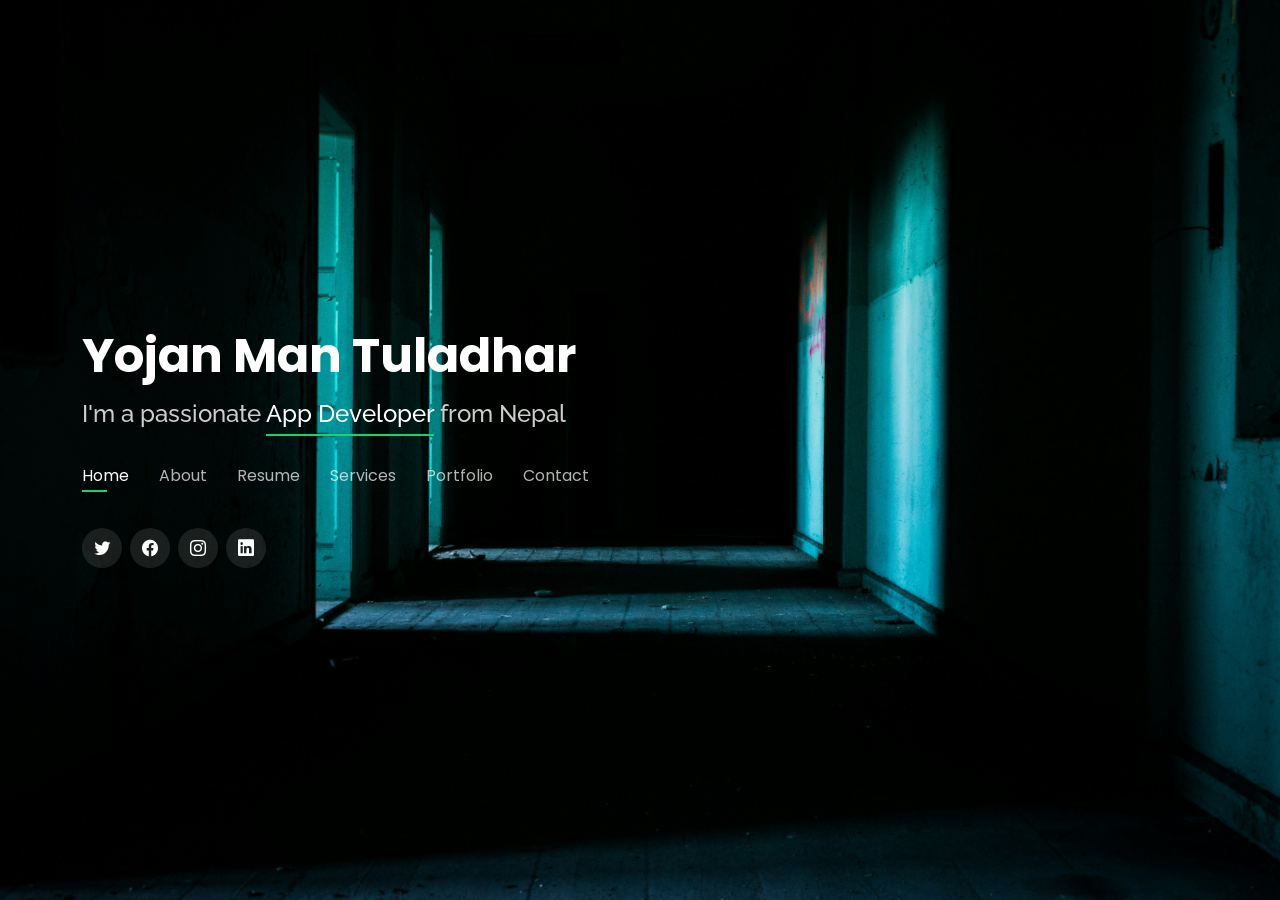
==== index.html @ 7c61739f "HTML, CSS and Java Script" ====
<!DOCTYPE html>
<html lang="en">

<head>
  <meta charset="utf-8">
  <meta content="width=device-width, initial-scale=1.0" name="viewport">

  <title>Yoja Man Tuladhar</title>
  <meta content="" name="description">
  <meta content="" name="keywords">

  <!-- Favicons -->
  <link href="assets/img/favicon.png" rel="icon">
  <link href="assets/img/apple-touch-icon.png" rel="apple-touch-icon">

  <!-- Google Fonts -->
  <link href="https://fonts.googleapis.com/css?family=Open+Sans:300,300i,400,400i,600,600i,700,700i|Raleway:300,300i,400,400i,500,500i,600,600i,700,700i|Poppins:300,300i,400,400i,500,500i,600,600i,700,700i" rel="stylesheet">

  <!-- Vendor CSS Files -->
  <link href="assets/vendor/bootstrap/css/bootstrap.min.css" rel="stylesheet">
  <link href="assets/vendor/bootstrap-icons/bootstrap-icons.css" rel="stylesheet">
  <link href="assets/vendor/boxicons/css/boxicons.min.css" rel="stylesheet">
  <link href="assets/vendor/glightbox/css/glightbox.min.css" rel="stylesheet">
  <link href="assets/vendor/remixicon/remixicon.css" rel="stylesheet">
  <link href="assets/vendor/swiper/swiper-bundle.min.css" rel="stylesheet">

  <!-- Template Main CSS File -->
  <link href="assets/css/style.css" rel="stylesheet">

</head>

<body>

  <!-- ======= Header ======= -->
  <header id="header">
    <div class="container">

      <h1><a href="index.html">Yojan Man Tuladhar</a></h1>
       <h2>I'm a passionate <span>App Developer</span> from Nepal</h2>

      <nav id="navbar" class="navbar">
        <ul>
          <li><a class="nav-link active" href="#header">Home</a></li>
          <li><a class="nav-link" href="#about">About</a></li>
          <li><a class="nav-link" href="#resume">Resume</a></li>
          <li><a class="nav-link" href="#services">Services</a></li>
          <li><a class="nav-link" href="#portfolio">Portfolio</a></li>
          <li><a class="nav-link" href="#contact">Contact</a></li>
        </ul>
        <i class="bi bi-list mobile-nav-toggle"></i>
      </nav><!-- .navbar -->

      <div class="social-links">
        <a href="#" class="twitter"><i class="bi bi-twitter"></i></a>
        <a href="#" class="facebook"><i class="bi bi-facebook"></i></a>
        <a href="#" class="instagram"><i class="bi bi-instagram"></i></a>
        <a href="#" class="linkedin"><i class="bi bi-linkedin"></i></a>
      </div>

    </div>
  </header><!-- End Header -->

  <!-- ======= About Section ======= -->
  <section id="about" class="about">

    <!-- ======= About Me ======= -->
    <div class="about-me container">

      <div class="section-title">
        <h2>About</h2>
        <p>Learn more about me</p>
      </div>

      <div class="row">
        <div class="col-lg-4" data-aos="fade-right">
          <img src="assets/img/me.jpg" class="img-fluid" alt="">
        </div>
        <div class="col-lg-8 pt-4 pt-lg-0 content" data-aos="fade-left">
          <h3>Mobile App Developer</h3>
          <p class="fst-italic">
             A passionate Android Developer with over 3 years of experience in building high-performance mobile applications using Kotlin. Currently, I work at eSewa Ltd., where I specialize in creating scalable, user-friendly, and secure mobile solutions.
          </p>
          <div class="row">
            <div class="col-lg-6">
              <ul>
                <li><i class="bi bi-chevron-right"></i> <strong>Birthday:</strong> <span>17 March 2001</span></li>
                <li><i class="bi bi-chevron-right"></i> <strong>Website:</strong> <span>www.ymt.com.np</span></li>
                <li><i class="bi bi-chevron-right"></i> <strong>Phone:</strong> <span>+977 9861490230</span></li>
                <li><i class="bi bi-chevron-right"></i> <strong>City:</strong> <span>Kathmandu, Nepal</span></li>
              </ul>
            </div>
            <div class="col-lg-6">
              <ul>
                <li><i class="bi bi-chevron-right"></i> <strong>Age:</strong> <span>24</span></li>
                <li><i class="bi bi-chevron-right"></i> <strong>Degree:</strong> <span>Bachelors</span></li>
                <li><i class="bi bi-chevron-right"></i> <strong>Email:</strong> <span>yojantuladhar@gmail.com</span></li>
                <li><i class="bi bi-chevron-right"></i> <strong>Freelance:</strong> <span>Available</span></li>
              </ul>
            </div>
          </div>
          <p>
            My expertise spans across:</br>
              ✅ Kotlin & Java – Writing clean, maintainable, and efficient code</br>
              ✅ Jetpack Compose & XML – Creating modern, dynamic UI/UX</br>
              ✅ MVVM, MVI & Clean Architecture – Ensuring modular, testable, and scalable code</br>
              ✅ Dependency Injection (Hilt/Dagger) – For optimized app architecture</br>
              ✅ Coroutines & Flow – Efficient asynchronous programming</br>
              ✅ LiveData & StateFlow – Reactive UI and state management</br>
              ✅ ExoPlayer & Media Handling – Advanced video/audio streaming solutions</br>
              ✅ Room Database & DataStore – Efficient local data management</br>
              ✅ Retrofit & WebSocket – API integration and real-time data updates</br>
              ✅ Firebase & Push Notifications – Seamless user engagement solutions</br>
              ✅ Unit & UI Testing (JUnit, Espresso, Mockito) – Ensuring high-quality, bug-free apps</br>
              ✅ CI/CD (Jenkins, GitHub Actions) – Automating deployment and delivery</br>
              ✅ Play Store Deployment & Optimization – ASO and best publishing practices</br>
          </p>
        </div>
      </div>

    </div><!-- End About Me -->

    <!-- ======= Counts ======= -->
    <div class="counts container">

      <div class="row">

        <div class="col-lg-3 col-md-6">
          <div class="count-box">
            <i class="bi bi-emoji-smile"></i>
            <span data-purecounter-start="0" data-purecounter-end="232" data-purecounter-duration="2" class="purecounter"></span>
            <p>Happy Clients</p>
          </div>
        </div>

        <div class="col-lg-3 col-md-6 mt-5 mt-md-0">
          <div class="count-box">
            <i class="bi bi-journal-richtext"></i>
            <span data-purecounter-start="0" data-purecounter-end="521" data-purecounter-duration="2" class="purecounter"></span>
            <p>Projects</p>
          </div>
        </div>

        <div class="col-lg-3 col-md-6 mt-5 mt-lg-0">
          <div class="count-box">
            <i class="bi bi-headset"></i>
            <span data-purecounter-start="0" data-purecounter-end="1463" data-purecounter-duration="2" class="purecounter"></span>
            <p>Hours Of Support</p>
          </div>
        </div>

        <div class="col-lg-3 col-md-6 mt-5 mt-lg-0">
          <div class="count-box">
            <i class="bi bi-award"></i>
            <span data-purecounter-start="0" data-purecounter-end="24" data-purecounter-duration="2" class="purecounter"></span>
            <p>Awards</p>
          </div>
        </div>

      </div>

    </div><!-- End Counts -->

    <!-- ======= Skills  ======= -->
    <div class="skills container">

      <div class="section-title">
        <h2>Skills</h2>
      </div>

      <div class="row skills-content">

        <div class="col-lg-6">

          <div class="progress">
            <span class="skill">Kotlin <i class="val">100%</i></span>
            <div class="progress-bar-wrap">
              <div class="progress-bar" role="progressbar" aria-valuenow="100" aria-valuemin="0" aria-valuemax="100"></div>
            </div>
          </div>

          <div class="progress">
            <span class="skill">HTML <i class="val">90%</i></span>
            <div class="progress-bar-wrap">
              <div class="progress-bar" role="progressbar" aria-valuenow="90" aria-valuemin="0" aria-valuemax="100"></div>
            </div>
          </div>

          <div class="progress">
            <span class="skill">CSS <i class="val">75%</i></span>
            <div class="progress-bar-wrap">
              <div class="progress-bar" role="progressbar" aria-valuenow="75" aria-valuemin="0" aria-valuemax="100"></div>
            </div>
          </div>

        </div>

        <div class="col-lg-6">

          <div class="progress">
            <span class="skill">Java <i class="val">80%</i></span>
            <div class="progress-bar-wrap">
              <div class="progress-bar" role="progressbar" aria-valuenow="80" aria-valuemin="0" aria-valuemax="100"></div>
            </div>
          </div>

          <div class="progress">
            <span class="skill">Jetpack Compose <i class="val">90%</i></span>
            <div class="progress-bar-wrap">
              <div class="progress-bar" role="progressbar" aria-valuenow="90" aria-valuemin="0" aria-valuemax="100"></div>
            </div>
          </div>

          <div class="progress">
            <span class="skill">Photoshop <i class="val">70%</i></span>
            <div class="progress-bar-wrap">
              <div class="progress-bar" role="progressbar" aria-valuenow="70" aria-valuemin="0" aria-valuemax="100"></div>
            </div>
          </div>

        </div>

      </div>

    </div><!-- End Skills -->

    <!-- ======= Interests ======= -->
    <div class="interests container">

      <div class="section-title">
        <h2>Interests</h2>
      </div>

      <div class="row">
        <div class="col-lg-3 col-md-4">
          <div class="icon-box">
            <i class="ri-store-line" style="color: #ffbb2c;"></i>
            <h3>Business Entreprenur - Chasma, Origin Nepal</h3>
          </div>
        </div>
        <div class="col-lg-3 col-md-4 mt-4 mt-md-0">
          <div class="icon-box">
            <i class="ri-bar-chart-box-line" style="color: #5578ff;"></i>
            <h3>Data Analytics</h3>
          </div>
        </div>
        <div class="col-lg-3 col-md-4 mt-4 mt-md-0">
          <div class="icon-box">
            <i class="ri-calendar-todo-line" style="color: #e80368;"></i>
            <h3>Google Mobile Calendar</h3>
          </div>
        </div>
        <div class="col-lg-3 col-md-4 mt-4 mt-lg-0">
          <div class="icon-box">
            <i class="ri-paint-brush-line" style="color: #e361ff;"></i>
            <h3>Creative Contents</h3>
          </div>
        </div>
        <div class="col-lg-3 col-md-4 mt-4">
          <div class="icon-box">
            <i class="ri-database-2-line" style="color: #47aeff;"></i>
            <h3>Oracle, My SQL</h3>
          </div>
        </div>
        <div class="col-lg-3 col-md-4 mt-4">
          <div class="icon-box">
            <i class="ri-gradienter-line" style="color: #ffa76e;"></i>
            <h3>Music</h3>
          </div>
        </div>
        <div class="col-lg-3 col-md-4 mt-4">
          <div class="icon-box">
            <i class="ri-file-list-3-line" style="color: #11dbcf;"></i>
            <h3>Books</h3>
          </div>
        </div>
        <div class="col-lg-3 col-md-4 mt-4">
          <div class="icon-box">
            <i class="ri-price-tag-2-line" style="color: #4233ff;"></i>
            <h3>Pira Neve</h3>
          </div>
        </div>
        <div class="col-lg-3 col-md-4 mt-4">
          <div class="icon-box">
            <i class="ri-anchor-line" style="color: #b2904f;"></i>
            <h3>Docker</h3>
          </div>
        </div>
        <div class="col-lg-3 col-md-4 mt-4">
          <div class="icon-box">
            <i class="ri-disc-line" style="color: #b20969;"></i>
            <h3>Music &amp; Drums</h3>
          </div>
        </div>
        <div class="col-lg-3 col-md-4 mt-4">
          <div class="icon-box">
            <i class="ri-base-station-line" style="color: #ff5828;"></i>
            <h3>Connecting</h3>
          </div>
        </div>
        <div class="col-lg-3 col-md-4 mt-4">
          <div class="icon-box">
            <i class="ri-fingerprint-line" style="color: #29cc61;"></i>
            <h3>Cyber Security</h3>
          </div>
        </div>
      </div>

    </div><!-- End Interests -->

    <!-- ======= Testimonials ======= -->
    <div class="testimonials container">

      <div class="section-title">
        <h2>Testimonials</h2>
      </div>

      <div class="testimonials-slider swiper-container" data-aos="fade-up" data-aos-delay="100">
        <div class="swiper-wrapper">

          <div class="swiper-slide">
            <div class="testimonial-item">
              <p>
                <i class="bx bxs-quote-alt-left quote-icon-left"></i>
                I have had the pleasure of working closely with Yojan Man Tuladhar since his internship days, and I’ve witnessed his impressive growth into a capable and reliable Android Developer. He brings a rare blend of curiosity, technical proficiency, and dedication to every task he takes on. Yojan consistently delivers clean, maintainable code and shows strong ownership of his work — whether it’s building new features in Kotlin, handling API integrations, or optimizing RecyclerViews. His proactive attitude, willingness to learn, and team-first mindset make him a valuable asset to any software engineering team.
                <i class="bx bxs-quote-alt-right quote-icon-right"></i>
              </p>
              <img src="assets/img/testimonials/testimonials-1.jpg" class="testimonial-img" alt="">
              <h3>Nitesh Kazi Tamrakar</h3>
              <h4>Senior Android Enigeer</h4>
            </div>
          </div><!-- End testimonial item -->

          <div class="swiper-slide">
            <div class="testimonial-item">
              <p>
                <i class="bx bxs-quote-alt-left quote-icon-left"></i>
                Export tempor illum tamen malis malis eram quae irure esse labore quem cillum quid cillum eram malis quorum velit fore eram velit sunt aliqua noster fugiat irure amet legam anim culpa.
                <i class="bx bxs-quote-alt-right quote-icon-right"></i>
              </p>
              <img src="assets/img/testimonials/testimonials-2.jpg" class="testimonial-img" alt="">
              <h3>Sara Wilsson</h3>
              <h4>Designer</h4>
            </div>
          </div><!-- End testimonial item -->

          <div class="swiper-slide">
            <div class="testimonial-item">
              <p>
                <i class="bx bxs-quote-alt-left quote-icon-left"></i>
                Enim nisi quem export duis labore cillum quae magna enim sint quorum nulla quem veniam duis minim tempor labore quem eram duis noster aute amet eram fore quis sint minim.
                <i class="bx bxs-quote-alt-right quote-icon-right"></i>
              </p>
              <img src="assets/img/testimonials/testimonials-3.jpg" class="testimonial-img" alt="">
              <h3>Jena Karlis</h3>
              <h4>Store Owner</h4>
            </div>
          </div><!-- End testimonial item -->

          <div class="swiper-slide">
            <div class="testimonial-item">
              <p>
                <i class="bx bxs-quote-alt-left quote-icon-left"></i>
                Fugiat enim eram quae cillum dolore dolor amet nulla culpa multos export minim fugiat minim velit minim dolor enim duis veniam ipsum anim magna sunt elit fore quem dolore labore illum veniam.
                <i class="bx bxs-quote-alt-right quote-icon-right"></i>
              </p>
              <img src="assets/img/testimonials/testimonials-4.jpg" class="testimonial-img" alt="">
              <h3>Matt Brandon</h3>
              <h4>Freelancer</h4>
            </div>
          </div><!-- End testimonial item -->

          <div class="swiper-slide">
            <div class="testimonial-item">
              <p>
                <i class="bx bxs-quote-alt-left quote-icon-left"></i>
                Quis quorum aliqua sint quem legam fore sunt eram irure aliqua veniam tempor noster veniam enim culpa labore duis sunt culpa nulla illum cillum fugiat legam esse veniam culpa fore nisi cillum quid.
                <i class="bx bxs-quote-alt-right quote-icon-right"></i>
              </p>
              <img src="assets/img/testimonials/testimonials-5.jpg" class="testimonial-img" alt="">
              <h3>John Larson</h3>
              <h4>Entrepreneur</h4>
            </div>
          </div><!-- End testimonial item -->

        </div>
        <div class="swiper-pagination"></div>
      </div>

      <div class="owl-carousel testimonials-carousel">

      </div>

    </div><!-- End Testimonials  -->

  </section><!-- End About Section -->

  <!-- ======= Resume Section ======= -->
  <section id="resume" class="resume">
    <div class="container">

      <div class="section-title">
        <h2>Resume</h2>
        <p>Check My Resume</p>
      </div>

      <div class="row">
        <div class="col-lg-6">
          <h3 class="resume-title">Sumary</h3>
          <div class="resume-item pb-0">
            <h4>Yojan Man Tuladhar</h4>
            <p><em>Innovative and deadline-driven Android Developer with 4+ years of experience designing and developing user-centered android applications.</em></p>
            <p>
            <ul>
              <li>Kathmandu,Nepal</li>
              <li>+977-9861490230</li>
              <li>yojantuladhar@gmail.com</li>
            </ul>
            </p>
          </div>

          <h3 class="resume-title">Education</h3>
          <div class="resume-item">
            <h4>BSC.(Hons) Computing</h4>
            <h5>2019 - 2022</h5>
            <p><em>London Metropolitan University, UK</em></p>
            <p>BSc (Hons) Computing, a 3 year IT course in Nepal is a unique blend of practical and theoretical learning that lays primary focus on the techniques, theory and application along with interpersonal, team working and IT skills.</p>
          </div>
          <div class="resume-item">
            <h4>Higher Secondary Education (+2 Science)</h4>
            <h5>2017 - 2019</h5>
            <p><em>Uniglobe SS/College, Kathmandu, Nepal</em></p>
            <p>
              Completed higher secondary education with a major in Science, focusing on Physics, Chemistry, Mathematics, and Computer Science. Developed a strong analytical and problem-solving foundation that paved the way for a career in computing and software development.
           </p>
          </div>
          <div class="resume-item">
            <h4>School Leaving Certificate (SEE)</h4>
              <h5>Up to 2017</h5>
              <p><em>Meridian International School, Kathmandu, Nepal</em></p>
              <p>Completed secondary education with a focus on core subjects including Mathematics, Science, English, and Computer Studies. Developed a strong academic foundation and interest in technology during these formative years.</p>
          </div>
        </div>
        <div class="col-lg-6">
          <h3 class="resume-title">Professional Experience</h3>
          <div class="resume-item">
            <h4>Android Engineer</h4>
            <h5>Nov 2021 - Present</h5>
            <p><em>eSewa Ltd, Kathmandu, Nepal </em></p>
            <p>
            <ul>
              <li>Developed and maintained scalable Android applications using Kotlin, adhering to MVVM and Clean Architecture patterns.</li>
              <li>Integrated third-party SDKs including Firebase, Retrofit, ExoPlayer, and Google Maps to enhance user experience and feature sets.</li>
              <li>Implemented advanced UI using Jetpack Compose and XML, optimizing for performance and accessibility across diverse devices.</li>
              <li>Collaborated in Agile teams using JIRA for sprint planning, code reviews via GitLab, and continuous integration through Jenkins pipelines.</li>
              <li>Led refactoring efforts to modularize legacy monolithic codebases into multi-module structures, improving build times by 30%.</li>
              <li>Wrote unit and instrumentation tests using JUnit, Mockito, and Espresso, achieving over 85% test coverage on critical modules.</li>
              <li>Contributed to API design discussions with backend teams, ensuring RESTful standards and efficient data handling with Kotlin Coroutines and Flow.</li>
              <li>Mentored junior developers and conducted regular knowledge-sharing sessions on Jetpack components and best practices.</li>
            </ul>
            </p>
          </div>
          <div class="resume-item">
            <h4>Android Engineer (FREELANCE)</h4>
            <h5>2025</h5>
            <p><em>Hamrobazar, Kathmandu, Nepal</em></p>
            <p>
              <ul>
                <li>Collaborated as a freelance developer on the Hamrobazar Android app to enhance its location-based features.</li>
                <li>Successfully integrated <strong>GalliMaps</strong> SDK to provide precise Nepali address selection and mapping for users during item listings.</li>
                <li>Improved user experience by optimizing map rendering and reducing load times, especially on budget Android devices.</li>
                <li>Communicated effectively with the in-house team to ensure smooth handoff and maintain alignment with app architecture.</li>
              </ul>
            </p>
          </div>
        </div>
      </div>

    </div>
  </section><!-- End Resume Section -->

  <!-- ======= Services Section ======= -->
  <section id="services" class="services">
    <div class="container">

      <div class="section-title">
        <h2>Services</h2>
        <p>My Services</p>
      </div>

      <div class="row">
        <div class="col-lg-4 col-md-6 d-flex align-items-stretch">
          <div class="icon-box">
            <div class="icon"><i class="bx bxl-dribbble"></i></div>
            <h4><a href="">Lorem Ipsum</a></h4>
            <p>Voluptatum deleniti atque corrupti quos dolores et quas molestias excepturi</p>
          </div>
        </div>

        <div class="col-lg-4 col-md-6 d-flex align-items-stretch mt-4 mt-md-0">
          <div class="icon-box">
            <div class="icon"><i class="bx bx-file"></i></div>
            <h4><a href="">Sed ut perspiciatis</a></h4>
            <p>Duis aute irure dolor in reprehenderit in voluptate velit esse cillum dolore</p>
          </div>
        </div>

        <div class="col-lg-4 col-md-6 d-flex align-items-stretch mt-4 mt-lg-0">
          <div class="icon-box">
            <div class="icon"><i class="bx bx-tachometer"></i></div>
            <h4><a href="">Magni Dolores</a></h4>
            <p>Excepteur sint occaecat cupidatat non proident, sunt in culpa qui officia</p>
          </div>
        </div>

        <div class="col-lg-4 col-md-6 d-flex align-items-stretch mt-4">
          <div class="icon-box">
            <div class="icon"><i class="bx bx-world"></i></div>
            <h4><a href="">Nemo Enim</a></h4>
            <p>At vero eos et accusamus et iusto odio dignissimos ducimus qui blanditiis</p>
          </div>
        </div>

        <div class="col-lg-4 col-md-6 d-flex align-items-stretch mt-4">
          <div class="icon-box">
            <div class="icon"><i class="bx bx-slideshow"></i></div>
            <h4><a href="">Dele cardo</a></h4>
            <p>Quis consequatur saepe eligendi voluptatem consequatur dolor consequuntur</p>
          </div>
        </div>

        <div class="col-lg-4 col-md-6 d-flex align-items-stretch mt-4">
          <div class="icon-box">
            <div class="icon"><i class="bx bx-arch"></i></div>
            <h4><a href="">Divera don</a></h4>
            <p>Modi nostrum vel laborum. Porro fugit error sit minus sapiente sit aspernatur</p>
          </div>
        </div>

      </div>

    </div>
  </section><!-- End Services Section -->

  <!-- ======= Portfolio Section ======= -->
  <section id="portfolio" class="portfolio">
    <div class="container">

      <div class="section-title">
        <h2>Portfolio</h2>
        <p>My Works</p>
      </div>

      <div class="row">
        <div class="col-lg-12 d-flex justify-content-center">
          <ul id="portfolio-flters">
            <li data-filter="*" class="filter-active">All</li>
            <li data-filter=".filter-app">App</li>
            <li data-filter=".filter-card">Card</li>
            <li data-filter=".filter-web">Web</li>
          </ul>
        </div>
      </div>

      <div class="row portfolio-container">

        <div class="col-lg-4 col-md-6 portfolio-item filter-app">
          <div class="portfolio-wrap">
            <img src="assets/img/portfolio/portfolio-1.jpg" class="img-fluid" alt="">
            <div class="portfolio-info">
              <h4>App 1</h4>
              <p>App</p>
              <div class="portfolio-links">
                <a href="assets/img/portfolio/portfolio-1.jpg" data-gallery="portfolioGallery" class="portfolio-lightbox" title="App 1"><i class="bx bx-plus"></i></a>
                <a href="portfolio-details.html" data-gallery="portfolioDetailsGallery" data-glightbox="type: external" class="portfolio-details-lightbox" title="Portfolio Details"><i class="bx bx-link"></i></a>
              </div>
            </div>
          </div>
        </div>

        <div class="col-lg-4 col-md-6 portfolio-item filter-web">
          <div class="portfolio-wrap">
            <img src="assets/img/portfolio/portfolio-2.jpg" class="img-fluid" alt="">
            <div class="portfolio-info">
              <h4>Web 3</h4>
              <p>Web</p>
              <div class="portfolio-links">
                <a href="assets/img/portfolio/portfolio-2.jpg" data-gallery="portfolioGallery" class="portfolio-lightbox" title="Web 3"><i class="bx bx-plus"></i></a>
                <a href="portfolio-details.html" data-gallery="portfolioDetailsGallery" data-glightbox="type: external" class="portfolio-details-lightbox" title="Portfolio Details"><i class="bx bx-link"></i></a>
              </div>
            </div>
          </div>
        </div>

        <div class="col-lg-4 col-md-6 portfolio-item filter-app">
          <div class="portfolio-wrap">
            <img src="assets/img/portfolio/portfolio-3.jpg" class="img-fluid" alt="">
            <div class="portfolio-info">
              <h4>App 2</h4>
              <p>App</p>
              <div class="portfolio-links">
                <a href="assets/img/portfolio/portfolio-3.jpg" data-gallery="portfolioGallery" class="portfolio-lightbox" title="App 2"><i class="bx bx-plus"></i></a>
                <a href="portfolio-details.html" data-gallery="portfolioDetailsGallery" data-glightbox="type: external" class="portfolio-details-lightbox" title="Portfolio Details"><i class="bx bx-link"></i></a>
              </div>
            </div>
          </div>
        </div>

        <div class="col-lg-4 col-md-6 portfolio-item filter-card">
          <div class="portfolio-wrap">
            <img src="assets/img/portfolio/portfolio-4.jpg" class="img-fluid" alt="">
            <div class="portfolio-info">
              <h4>Card 2</h4>
              <p>Card</p>
              <div class="portfolio-links">
                <a href="assets/img/portfolio/portfolio-4.jpg" data-gallery="portfolioGallery" class="portfolio-lightbox" title="Card 2"><i class="bx bx-plus"></i></a>
                <a href="portfolio-details.html" data-gallery="portfolioDetailsGallery" data-glightbox="type: external" class="portfolio-details-lightbox" title="Portfolio Details"><i class="bx bx-link"></i></a>
              </div>
            </div>
          </div>
        </div>

        <div class="col-lg-4 col-md-6 portfolio-item filter-web">
          <div class="portfolio-wrap">
            <img src="assets/img/portfolio/portfolio-5.jpg" class="img-fluid" alt="">
            <div class="portfolio-info">
              <h4>Web 2</h4>
              <p>Web</p>
              <div class="portfolio-links">
                <a href="assets/img/portfolio/portfolio-5.jpg" data-gallery="portfolioGallery" class="portfolio-lightbox" title="Web 2"><i class="bx bx-plus"></i></a>
                <a href="portfolio-details.html" data-gallery="portfolioDetailsGallery" data-glightbox="type: external" class="portfolio-details-lightbox" title="Portfolio Details"><i class="bx bx-link"></i></a>
              </div>
            </div>
          </div>
        </div>

        <div class="col-lg-4 col-md-6 portfolio-item filter-app">
          <div class="portfolio-wrap">
            <img src="assets/img/portfolio/portfolio-6.jpg" class="img-fluid" alt="">
            <div class="portfolio-info">
              <h4>App 3</h4>
              <p>App</p>
              <div class="portfolio-links">
                <a href="assets/img/portfolio/portfolio-6.jpg" data-gallery="portfolioGallery" class="portfolio-lightbox" title="App 3"><i class="bx bx-plus"></i></a>
                <a href="portfolio-details.html" data-gallery="portfolioDetailsGallery" data-glightbox="type: external" class="portfolio-details-lightbox" title="Portfolio Details"><i class="bx bx-link"></i></a>
              </div>
            </div>
          </div>
        </div>

        <div class="col-lg-4 col-md-6 portfolio-item filter-card">
          <div class="portfolio-wrap">
            <img src="assets/img/portfolio/portfolio-7.jpg" class="img-fluid" alt="">
            <div class="portfolio-info">
              <h4>Card 1</h4>
              <p>Card</p>
              <div class="portfolio-links">
                <a href="assets/img/portfolio/portfolio-7.jpg" data-gallery="portfolioGallery" class="portfolio-lightbox" title="Card 1"><i class="bx bx-plus"></i></a>
                <a href="portfolio-details.html" data-gallery="portfolioDetailsGallery" data-glightbox="type: external" class="portfolio-details-lightbox" title="Portfolio Details"><i class="bx bx-link"></i></a>
              </div>
            </div>
          </div>
        </div>

        <div class="col-lg-4 col-md-6 portfolio-item filter-card">
          <div class="portfolio-wrap">
            <img src="assets/img/portfolio/portfolio-8.jpg" class="img-fluid" alt="">
            <div class="portfolio-info">
              <h4>Card 3</h4>
              <p>Card</p>
              <div class="portfolio-links">
                <a href="assets/img/portfolio/portfolio-8.jpg" data-gallery="portfolioGallery" class="portfolio-lightbox" title="Card 3"><i class="bx bx-plus"></i></a>
                <a href="portfolio-details.html" data-gallery="portfolioDetailsGallery" data-glightbox="type: external" class="portfolio-details-lightbox" title="Portfolio Details"><i class="bx bx-link"></i></a>
              </div>
            </div>
          </div>
        </div>

        <div class="col-lg-4 col-md-6 portfolio-item filter-web">
          <div class="portfolio-wrap">
            <img src="assets/img/portfolio/portfolio-9.jpg" class="img-fluid" alt="">
            <div class="portfolio-info">
              <h4>Web 3</h4>
              <p>Web</p>
              <div class="portfolio-links">
                <a href="assets/img/portfolio/portfolio-9.jpg" data-gallery="portfolioGallery" class="portfolio-lightbox" title="Web 3"><i class="bx bx-plus"></i></a>
                <a href="portfolio-details.html" data-gallery="portfolioDetailsGallery" data-glightbox="type: external" class="portfolio-details-lightbox" title="Portfolio Details"><i class="bx bx-link"></i></a>
              </div>
            </div>
          </div>
        </div>

      </div>

    </div>
  </section><!-- End Portfolio Section -->

  <!-- ======= Contact Section ======= -->
  <section id="contact" class="contact">
    <div class="container">

      <div class="section-title">
        <h2>Contact</h2>
        <p>Contact Me</p>
      </div>

      <div class="row mt-2">

        <div class="col-md-6 d-flex align-items-stretch">
          <div class="info-box">
            <i class="bx bx-map"></i>
            <h3>My Address</h3>
            <p>Kathmandu, Nepal</p>
          </div>
        </div>

        <div class="col-md-6 mt-4 mt-md-0 d-flex align-items-stretch">
          <div class="info-box">
            <i class="bx bx-share-alt"></i>
            <h3>Social Profiles</h3>
            <div class="social-links">
              <a href="#" class="twitter"><i class="bi bi-twitter"></i></a>
              <a href="https://www.facebook.com/ytuladhar/" class="facebook"><i class="bi bi-facebook"></i></a>
              <a href="#" class="instagram"><i class="bi bi-instagram"></i></a>
              <a href="#" class="google-plus"><i class="bi bi-skype"></i></a>
              <a href="#" class="linkedin"><i class="bi bi-linkedin"></i></a>
            </div>
          </div>
        </div>

        <div class="col-md-6 mt-4 d-flex align-items-stretch">
          <div class="info-box">
            <i class="bx bx-envelope"></i>
            <h3>Email Me</h3>
            <p>yojantuladhar@gmail.com</p>
          </div>
        </div>
        <div class="col-md-6 mt-4 d-flex align-items-stretch">
          <div class="info-box">
            <i class="bx bx-phone-call"></i>
            <h3>Call Me</h3>
            <p>+977 9861490230</p>
          </div>
        </div>
      </div>
      <div style="position: relative; padding-bottom: 56.25%; height: 0; overflow: hidden;">
        <iframe src="https://www.google.com/maps/embed?pb=!1m18!1m12!1m3!1d56516.2777684411!2d85.28493293612318!3d27.70903024192621!2m3!1f0!2f0!3f0!3m2!1i1024!2i768!4f13.1!3m3!1m2!1s0x39eb198a307baabf%3A0xb5137c1bf18db1ea!2sKathmandu%2044600!5e0!3m2!1sen!2snp!4v1748335323327!5m2!1sen!2snp" 
              style="position: absolute; top: 0; left: 0; width: 100%; height: 100%; border: 0;" allowfullscreen="" loading="lazy" referrerpolicy="no-referrer-when-downgrade">
        </iframe>
      </div>
      <form action="forms/contact.php" method="post" role="form" class="php-email-form mt-4">
        <div class="row">
          <div class="col-md-6 form-group">
            <input type="text" name="name" class="form-control" id="name" placeholder="Your Name" required>
          </div>
          <div class="col-md-6 form-group mt-3 mt-md-0">
            <input type="email" class="form-control" name="email" id="email" placeholder="Your Email" required>
          </div>
        </div>
        <div class="form-group mt-3">
          <input type="text" class="form-control" name="subject" id="subject" placeholder="Subject" required>
        </div>
        <div class="form-group mt-3">
          <textarea class="form-control" name="message" rows="5" placeholder="Message" required></textarea>
        </div>
        <div class="my-3">
          <div class="loading">Loading</div>
          <div class="error-message"></div>
          <div class="sent-message">Your message has been sent. Thank you!</div>
        </div>
        <div class="text-center"><button type="submit">Send Message</button></div>
      </form>

    </div>
  </section><!-- End Contact Section -->

  <!-- Vendor JS Files -->
  <script src="assets/vendor/bootstrap/js/bootstrap.bundle.min.js"></script>
  <script src="assets/vendor/glightbox/js/glightbox.min.js"></script>
  <script src="assets/vendor/isotope-layout/isotope.pkgd.min.js"></script>
  <script src="assets/vendor/php-email-form/validate.js"></script>
  <script src="assets/vendor/purecounter/purecounter.js"></script>
  <script src="assets/vendor/swiper/swiper-bundle.min.js"></script>
  <script src="assets/vendor/waypoints/noframework.waypoints.js"></script>

  <!-- Template Main JS File -->
  <script src="assets/js/main.js"></script>

</body>

</html>
---- assets/css/style.css ----
/**
* Template Name: Personal - v4.3.0
* Template URL: https://bootstrapmade.com/personal-free-resume-bootstrap-template/
* Author: BootstrapMade.com
* License: https://bootstrapmade.com/license/
*/

/*--------------------------------------------------------------
# General
--------------------------------------------------------------*/
body {
  font-family: "Open Sans", sans-serif;
  background-color: #040404;
  color: #fff;
  position: relative;
  background: transparent;
}

body::before {
  content: "";
  position: fixed;
  background: #040404 url("../img/bg.jpg") top right no-repeat;
  background-size: cover;
  left: 0;
  right: 0;
  top: 0;
  height: 100vh;
  z-index: -1;
}

@media (min-width: 1024px) {
  body::before {
    background-attachment: fixed;
  }
}

a {
  color: #18d26e;
  text-decoration: none;
}

a:hover {
  color: #35e888;
  text-decoration: none;
}

h1, h2, h3, h4, h5, h6 {
  font-family: "Raleway", sans-serif;
}

/*--------------------------------------------------------------
# Header
--------------------------------------------------------------*/
#header {
  transition: ease-in-out 0.3s;
  position: relative;
  height: 100vh;
  display: flex;
  align-items: center;
  z-index: 997;
  overflow-y: auto;
}

#header * {
  transition: ease-in-out 0.3s;
}

#header h1 {
  font-size: 48px;
  margin: 0;
  padding: 0;
  line-height: 1;
  font-weight: 700;
  font-family: "Poppins", sans-serif;
}

#header h1 a, #header h1 a:hover {
  color: #fff;
  line-height: 1;
  display: inline-block;
}

#header h2 {
  font-size: 24px;
  margin-top: 20px;
  color: rgba(255, 255, 255, 0.8);
}

#header h2 span {
  color: #fff;
  border-bottom: 2px solid #18d26e;
  padding-bottom: 6px;
}

#header img {
  padding: 0;
  margin: 0;
}

#header .social-links {
  margin-top: 40px;
  display: flex;
}

#header .social-links a {
  font-size: 16px;
  display: flex;
  justify-content: center;
  align-items: center;
  background: rgba(255, 255, 255, 0.1);
  color: #fff;
  line-height: 1;
  margin-right: 8px;
  border-radius: 50%;
  width: 40px;
  height: 40px;
}

#header .social-links a:hover {
  background: #18d26e;
}

@media (max-width: 992px) {
  #header h1 {
    font-size: 36px;
  }
  #header h2 {
    font-size: 20px;
    line-height: 30px;
  }
  #header .social-links {
    margin-top: 15px;
  }
  #header .container {
    display: flex;
    flex-direction: column;
    align-items: center;
  }
}

/* Header Top */
#header.header-top {
  height: 80px;
  position: fixed;
  left: 0;
  top: 0;
  right: 0;
  background: rgba(0, 0, 0, 0.9);
}

#header.header-top .social-links, #header.header-top h2 {
  display: none;
}

#header.header-top h1 {
  margin-right: auto;
  font-size: 36px;
}

#header.header-top .container {
  display: flex;
  align-items: center;
}

#header.header-top .navbar {
  margin: 0;
}

@media (max-width: 768px) {
  #header.header-top {
    height: 60px;
  }
  #header.header-top h1 {
    font-size: 26px;
  }
}

/*--------------------------------------------------------------
# Navigation Menu
--------------------------------------------------------------*/
/**
* Desktop Navigation 
*/
.navbar {
  padding: 0;
  margin-top: 35px;
}

.navbar ul {
  margin: 0;
  padding: 0;
  display: flex;
  list-style: none;
  align-items: center;
}

.navbar li {
  position: relative;
}

.navbar li + li {
  margin-left: 30px;
}

.navbar a, .navbar a:focus {
  display: flex;
  align-items: center;
  justify-content: space-between;
  padding: 0;
  font-family: "Poppins", sans-serif;
  font-size: 16px;
  font-weight: 400;
  color: rgba(255, 255, 255, 0.7);
  white-space: nowrap;
  transition: 0.3s;
}

.navbar a i, .navbar a:focus i {
  font-size: 12px;
  line-height: 0;
  margin-left: 5px;
}

.navbar a:before {
  content: "";
  position: absolute;
  width: 0;
  height: 2px;
  bottom: -4px;
  left: 0;
  background-color: #18d26e;
  visibility: hidden;
  width: 0px;
  transition: all 0.3s ease-in-out 0s;
}

.navbar a:hover:before, .navbar li:hover > a:before, .navbar .active:before {
  visibility: visible;
  width: 25px;
}

.navbar a:hover, .navbar .active, .navbar .active:focus, .navbar li:hover > a {
  color: #fff;
}

/**
* Mobile Navigation 
*/
.mobile-nav-toggle {
  color: #fff;
  font-size: 28px;
  cursor: pointer;
  display: none;
  line-height: 0;
  transition: 0.5s;
  position: fixed;
  right: 15px;
  top: 15px;
}

@media (max-width: 991px) {
  .mobile-nav-toggle {
    display: block;
  }
  .navbar ul {
    display: none;
  }
}

.navbar-mobile {
  position: fixed;
  overflow: hidden;
  top: 0;
  right: 0;
  left: 0;
  bottom: 0;
  background: rgba(0, 0, 0, 0.9);
  transition: 0.3s;
  z-index: 999;
  margin-top: 0;
}

.navbar-mobile .mobile-nav-toggle {
  position: absolute;
  top: 15px;
  right: 15px;
}

.navbar-mobile ul {
  display: block;
  position: absolute;
  top: 55px;
  right: 15px;
  bottom: 45px;
  left: 15px;
  padding: 10px 0;
  overflow-y: auto;
  transition: 0.3s;
  border: 2px solid rgba(255, 255, 255, 0.2);
}

.navbar-mobile li {
  padding: 12px 20px;
}

.navbar-mobile li + li {
  margin: 0;
}

.navbar-mobile a {
  font-size: 16px;
  position: relative;
}

/*--------------------------------------------------------------
# Sections General
--------------------------------------------------------------*/
section {
  overflow: hidden;
  position: absolute;
  width: 100%;
  top: 140px;
  bottom: 100%;
  opacity: 0;
  transition: ease-in-out 0.4s;
  z-index: 2;
}

section.section-show {
  top: 100px;
  bottom: auto;
  opacity: 1;
  padding-bottom: 45px;
}

section .container {
  background: rgba(0, 0, 0, 0.9);
  padding: 30px;
}

@media (max-width: 768px) {
  section {
    top: 120px;
  }
  section.section-show {
    top: 80px;
  }
}

.section-title h2 {
  font-size: 14px;
  font-weight: 500;
  padding: 0;
  line-height: 1px;
  margin: 0 0 20px 0;
  letter-spacing: 2px;
  text-transform: uppercase;
  color: #aaaaaa;
  font-family: "Poppins", sans-serif;
}

.section-title h2::after {
  content: "";
  width: 120px;
  height: 1px;
  display: inline-block;
  background: #4ceb95;
  margin: 4px 10px;
}

.section-title p {
  margin: 0;
  margin: -15px 0 15px 0;
  font-size: 36px;
  font-weight: 700;
  text-transform: uppercase;
  font-family: "Poppins", sans-serif;
  color: #fff;
}

/*--------------------------------------------------------------
# About
--------------------------------------------------------------*/
.about-me .content h3 {
  font-weight: 700;
  font-size: 26px;
  color: #18d26e;
}

.about-me .content ul {
  list-style: none;
  padding: 0;
}

.about-me .content ul li {
  margin-bottom: 20px;
  display: flex;
  align-items: center;
}

.about-me .content ul strong {
  margin-right: 10px;
}

.about-me .content ul i {
  font-size: 16px;
  margin-right: 5px;
  color: #18d26e;
  line-height: 0;
}

.about-me .content p:last-child {
  margin-bottom: 0;
}

/*--------------------------------------------------------------
# Counts
--------------------------------------------------------------*/
.counts {
  padding: 70px 0 60px;
}

.counts .count-box {
  padding: 30px 30px 25px 30px;
  width: 100%;
  position: relative;
  text-align: center;
  background: rgba(255, 255, 255, 0.08);
}

.counts .count-box i {
  position: absolute;
  top: -25px;
  left: 50%;
  transform: translateX(-50%);
  font-size: 24px;
  background: rgba(255, 255, 255, 0.1);
  padding: 12px;
  color: #18d26e;
  border-radius: 50px;
  line-height: 0;
}

.counts .count-box span {
  font-size: 36px;
  display: block;
  font-weight: 600;
  color: #fff;
}

.counts .count-box p {
  padding: 0;
  margin: 0;
  font-family: "Raleway", sans-serif;
  font-size: 14px;
}

/*--------------------------------------------------------------
# Skills
--------------------------------------------------------------*/
.skills .progress {
  height: 60px;
  display: block;
  background: none;
  border-radius: 0;
}

.skills .progress .skill {
  padding: 10px 0;
  margin: 0;
  text-transform: uppercase;
  display: block;
  font-weight: 600;
  font-family: "Poppins", sans-serif;
  color: #fff;
}

.skills .progress .skill .val {
  float: right;
  font-style: normal;
}

.skills .progress-bar-wrap {
  background: rgba(255, 255, 255, 0.2);
}

.skills .progress-bar {
  width: 1px;
  height: 10px;
  transition: .9s;
  background-color: #18d26e;
}

/*--------------------------------------------------------------
# Interests
--------------------------------------------------------------*/
.interests .icon-box {
  display: flex;
  align-items: center;
  padding: 20px;
  background: rgba(255, 255, 255, 0.08);
  transition: ease-in-out 0.3s;
}

.interests .icon-box i {
  font-size: 32px;
  padding-right: 10px;
  line-height: 1;
}

.interests .icon-box h3 {
  font-weight: 700;
  margin: 0;
  padding: 0;
  line-height: 1;
  font-size: 16px;
  color: #fff;
}

.interests .icon-box:hover {
  background: rgba(255, 255, 255, 0.12);
}

/*--------------------------------------------------------------
# Testimonials
--------------------------------------------------------------*/
.testimonials .testimonial-item {
  box-sizing: content-box;
  min-height: 320px;
}

.testimonials .testimonial-item .testimonial-img {
  width: 90px;
  border-radius: 50%;
  margin: -40px 0 0 40px;
  position: relative;
  z-index: 2;
  border: 6px solid rgba(255, 255, 255, 0.12);
}

.testimonials .testimonial-item h3 {
  font-size: 18px;
  font-weight: bold;
  margin: 10px 0 5px 45px;
  color: #fff;
}

.testimonials .testimonial-item h4 {
  font-size: 14px;
  color: #999;
  margin: 0 0 0 45px;
}

.testimonials .testimonial-item .quote-icon-left, .testimonials .testimonial-item .quote-icon-right {
  color: rgba(255, 255, 255, 0.25);
  font-size: 26px;
}

.testimonials .testimonial-item .quote-icon-left {
  display: inline-block;
  left: -5px;
  position: relative;
}

.testimonials .testimonial-item .quote-icon-right {
  display: inline-block;
  right: -5px;
  position: relative;
  top: 10px;
}

.testimonials .testimonial-item p {
  font-style: italic;
  margin: 0 15px 0 15px;
  padding: 20px 20px 60px 20px;
  background: rgba(255, 255, 255, 0.1);
  position: relative;
  border-radius: 6px;
  position: relative;
  z-index: 1;
}

.testimonials .swiper-pagination {
  margin-top: 20px;
  position: relative;
}

.testimonials .swiper-pagination .swiper-pagination-bullet {
  width: 12px;
  height: 12px;
  opacity: 1;
  background-color: rgba(255, 255, 255, 0.3);
}

.testimonials .swiper-pagination .swiper-pagination-bullet-active {
  background-color: #18d26e;
}

/*--------------------------------------------------------------
# Resume
--------------------------------------------------------------*/
.resume .resume-title {
  font-size: 26px;
  font-weight: 700;
  margin-top: 20px;
  margin-bottom: 20px;
  color: #fff;
}

.resume .resume-item {
  padding: 0 0 20px 20px;
  margin-top: -2px;
  border-left: 2px solid rgba(255, 255, 255, 0.2);
  position: relative;
}

.resume .resume-item h4 {
  line-height: 18px;
  font-size: 18px;
  font-weight: 600;
  text-transform: uppercase;
  font-family: "Poppins", sans-serif;
  color: #18d26e;
  margin-bottom: 10px;
}

.resume .resume-item h5 {
  font-size: 16px;
  background: rgba(255, 255, 255, 0.15);
  padding: 5px 15px;
  display: inline-block;
  font-weight: 600;
  margin-bottom: 10px;
}

.resume .resume-item ul {
  padding-left: 20px;
}

.resume .resume-item ul li {
  padding-bottom: 10px;
}

.resume .resume-item:last-child {
  padding-bottom: 0;
}

.resume .resume-item::before {
  content: "";
  position: absolute;
  width: 16px;
  height: 16px;
  border-radius: 50px;
  left: -9px;
  top: 0;
  background: #18d26e;
  border: 2px solid #18d26e;
}

/*--------------------------------------------------------------
# Services
--------------------------------------------------------------*/
.services .icon-box {
  text-align: center;
  background: rgba(204, 204, 204, 0.1);
  padding: 80px 20px;
  transition: all ease-in-out 0.3s;
}

.services .icon-box .icon {
  margin: 0 auto;
  width: 64px;
  height: 64px;
  background: #18d26e;
  border-radius: 5px;
  transition: all .3s ease-out 0s;
  display: flex;
  align-items: center;
  justify-content: center;
  margin-bottom: 20px;
  transform-style: preserve-3d;
}

.services .icon-box .icon i {
  color: #fff;
  font-size: 28px;
}

.services .icon-box .icon::before {
  position: absolute;
  content: '';
  left: -8px;
  top: -8px;
  height: 100%;
  width: 100%;
  background: rgba(255, 255, 255, 0.15);
  border-radius: 5px;
  transition: all .3s ease-out 0s;
  transform: translateZ(-1px);
}

.services .icon-box h4 {
  font-weight: 700;
  margin-bottom: 15px;
  font-size: 24px;
}

.services .icon-box h4 a {
  color: #fff;
}

.services .icon-box p {
  line-height: 24px;
  font-size: 14px;
  margin-bottom: 0;
}

.services .icon-box:hover {
  background: #18d26e;
  border-color: #18d26e;
}

.services .icon-box:hover .icon {
  background: #fff;
}

.services .icon-box:hover .icon i {
  color: #18d26e;
}

.services .icon-box:hover .icon::before {
  background: #35e888;
}

.services .icon-box:hover h4 a, .services .icon-box:hover p {
  color: #fff;
}

/*--------------------------------------------------------------
# Portfolio
--------------------------------------------------------------*/
.portfolio .portfolio-item {
  margin-bottom: 30px;
}

.portfolio #portfolio-flters {
  padding: 0;
  margin: 0 auto 15px auto;
  list-style: none;
  text-align: center;
  border-radius: 50px;
  padding: 2px 15px;
}

.portfolio #portfolio-flters li {
  cursor: pointer;
  display: inline-block;
  padding: 8px 16px 10px 16px;
  font-size: 14px;
  font-weight: 600;
  line-height: 1;
  text-transform: uppercase;
  color: #fff;
  background: rgba(255, 255, 255, 0.1);
  margin: 0 3px 10px 3px;
  transition: all 0.3s ease-in-out;
  border-radius: 4px;
}

.portfolio #portfolio-flters li:hover, .portfolio #portfolio-flters li.filter-active {
  background: #18d26e;
}

.portfolio #portfolio-flters li:last-child {
  margin-right: 0;
}

.portfolio .portfolio-wrap {
  transition: 0.3s;
  position: relative;
  overflow: hidden;
  z-index: 1;
  background: rgba(0, 0, 0, 0.6);
}

.portfolio .portfolio-wrap::before {
  content: "";
  background: rgba(0, 0, 0, 0.6);
  position: absolute;
  left: 30px;
  right: 30px;
  top: 30px;
  bottom: 30px;
  transition: all ease-in-out 0.3s;
  z-index: 2;
  opacity: 0;
}

.portfolio .portfolio-wrap .portfolio-info {
  opacity: 0;
  position: absolute;
  top: 0;
  left: 0;
  right: 0;
  bottom: 0;
  text-align: center;
  z-index: 3;
  transition: all ease-in-out 0.3s;
  display: flex;
  flex-direction: column;
  justify-content: center;
  align-items: center;
}

.portfolio .portfolio-wrap .portfolio-info::before {
  display: block;
  content: "";
  width: 48px;
  height: 48px;
  position: absolute;
  top: 35px;
  left: 35px;
  border-top: 3px solid #fff;
  border-left: 3px solid #fff;
  transition: all 0.5s ease 0s;
  z-index: 9994;
}

.portfolio .portfolio-wrap .portfolio-info::after {
  display: block;
  content: "";
  width: 48px;
  height: 48px;
  position: absolute;
  bottom: 35px;
  right: 35px;
  border-bottom: 3px solid #fff;
  border-right: 3px solid #fff;
  transition: all 0.5s ease 0s;
  z-index: 9994;
}

.portfolio .portfolio-wrap .portfolio-info h4 {
  font-size: 20px;
  color: #fff;
  font-weight: 600;
}

.portfolio .portfolio-wrap .portfolio-info p {
  color: #ffffff;
  font-size: 14px;
  text-transform: uppercase;
  padding: 0;
  margin: 0;
}

.portfolio .portfolio-wrap .portfolio-links {
  text-align: center;
  z-index: 4;
}

.portfolio .portfolio-wrap .portfolio-links a {
  color: #fff;
  margin: 0 2px;
  font-size: 28px;
  display: inline-block;
  transition: 0.3s;
}

.portfolio .portfolio-wrap .portfolio-links a:hover {
  color: #63eda3;
}

.portfolio .portfolio-wrap:hover::before {
  top: 0;
  left: 0;
  right: 0;
  bottom: 0;
  opacity: 1;
}

.portfolio .portfolio-wrap:hover .portfolio-info {
  opacity: 1;
}

.portfolio .portfolio-wrap:hover .portfolio-info::before {
  top: 15px;
  left: 15px;
}

.portfolio .portfolio-wrap:hover .portfolio-info::after {
  bottom: 15px;
  right: 15px;
}

/*--------------------------------------------------------------
# Portfolio Details
--------------------------------------------------------------*/
.portfolio-details {
  padding-top: 40px;
  background: rgba(0, 0, 0, 0.8);
  position: fixed;
  left: 0;
  right: 0;
  top: 0;
  bottom: 0;
  overflow-y: auto;
}

.portfolio-details .container {
  padding-top: 20px;
  padding-bottom: 40px;
}

.portfolio-details .portfolio-title {
  font-size: 26px;
  font-weight: 700;
  margin-bottom: 20px;
}

.portfolio-details .portfolio-info {
  padding-top: 45px;
}

.portfolio-details .portfolio-info h3 {
  font-size: 22px;
  font-weight: 400;
  margin-bottom: 20px;
}

.portfolio-details .portfolio-info ul {
  list-style: none;
  padding: 0;
  font-size: 15px;
}

.portfolio-details .portfolio-info ul li + li {
  margin-top: 10px;
}

.portfolio-details .portfolio-info p {
  font-size: 15px;
  padding: 15px 0 0 0;
}

@media (max-width: 992px) {
  .portfolio-details .portfolio-info {
    padding-top: 20px;
  }
}

.portfolio-details .swiper-pagination {
  margin-top: 20px;
  position: relative;
}

.portfolio-details .swiper-pagination .swiper-pagination-bullet {
  width: 12px;
  height: 12px;
  opacity: 1;
  background-color: rgba(255, 255, 255, 0.3);
}

.portfolio-details .swiper-pagination .swiper-pagination-bullet-active {
  background-color: #18d26e;
}

/*--------------------------------------------------------------
# Contact
--------------------------------------------------------------*/
.contact .info-box {
  color: #444444;
  padding: 20px;
  width: 100%;
  background: rgba(255, 255, 255, 0.08);
}

.contact .info-box i.bx {
  font-size: 24px;
  color: #18d26e;
  border-radius: 50%;
  padding: 14px;
  float: left;
  background: rgba(255, 255, 255, 0.1);
}

.contact .info-box h3 {
  font-size: 20px;
  color: rgba(255, 255, 255, 0.5);
  font-weight: 700;
  margin: 10px 0 8px 68px;
}

.contact .info-box p {
  padding: 0;
  color: #fff;
  line-height: 24px;
  font-size: 14px;
  margin: 0 0 0 68px;
}

.contact .info-box .social-links {
  margin: 5px 0 0 68px;
  display: flex;
}

.contact .info-box .social-links a {
  font-size: 18px;
  display: inline-block;
  color: #fff;
  line-height: 1;
  margin-right: 12px;
  transition: 0.3s;
}

.contact .info-box .social-links a:hover {
  color: #18d26e;
}

.contact .php-email-form {
  padding: 30px;
  background: rgba(255, 255, 255, 0.08);
}

.contact .php-email-form .error-message {
  display: none;
  background: rgba(255, 255, 255, 0.08);
  background: #ed3c0d;
  text-align: left;
  padding: 15px;
  font-weight: 600;
}

.contact .php-email-form .error-message br + br {
  margin-top: 25px;
}

.contact .php-email-form .sent-message {
  display: none;
  background: rgba(255, 255, 255, 0.08);
  background: #18d26e;
  text-align: center;
  padding: 15px;
  font-weight: 600;
}

.contact .php-email-form .loading {
  display: none;
  background: rgba(255, 255, 255, 0.08);
  text-align: center;
  padding: 15px;
}

.contact .php-email-form .loading:before {
  content: "";
  display: inline-block;
  border-radius: 50%;
  width: 24px;
  height: 24px;
  margin: 0 10px -6px 0;
  border: 3px solid #18d26e;
  border-top-color: #eee;
  -webkit-animation: animate-loading 1s linear infinite;
  animation: animate-loading 1s linear infinite;
}

.contact .php-email-form input, .contact .php-email-form textarea {
  border-radius: 0;
  box-shadow: none;
  font-size: 14px;
  background: rgba(255, 255, 255, 0.08);
  border: 0;
  transition: 0.3s;
  color: #fff;
}

.contact .php-email-form input:focus, .contact .php-email-form textarea:focus {
  background-color: rgba(255, 255, 255, 0.11);
}

.contact .php-email-form input::-webkit-input-placeholder, .contact .php-email-form textarea::-webkit-input-placeholder {
  color: rgba(255, 255, 255, 0.3);
  opacity: 1;
}

.contact .php-email-form input::-moz-placeholder, .contact .php-email-form textarea::-moz-placeholder {
  color: rgba(255, 255, 255, 0.3);
  opacity: 1;
}

.contact .php-email-form input::placeholder, .contact .php-email-form textarea::placeholder {
  color: rgba(255, 255, 255, 0.3);
  opacity: 1;
}

.contact .php-email-form input {
  padding: 10px 15px;
}

.contact .php-email-form textarea {
  padding: 12px 15px;
}

.contact .php-email-form button[type="submit"] {
  background: #18d26e;
  border: 0;
  padding: 10px 30px;
  color: #fff;
  transition: 0.4s;
  border-radius: 4px;
}

.contact .php-email-form button[type="submit"]:hover {
  background: #15bb62;
}

@-webkit-keyframes animate-loading {
  0% {
    transform: rotate(0deg);
  }
  100% {
    transform: rotate(360deg);
  }
}

@keyframes animate-loading {
  0% {
    transform: rotate(0deg);
  }
  100% {
    transform: rotate(360deg);
  }
}

/*--------------------------------------------------------------
# Credits
--------------------------------------------------------------*/
.credits {
  position: fixed;
  right: 0;
  left: 0;
  bottom: 0;
  padding: 15px;
  text-align: right;
  font-size: 13px;
  color: #fff;
  z-index: 999999;
}

@media (max-width: 992px) {
  .credits {
    text-align: center;
    padding: 10px;
    background: rgba(0, 0, 0, 0.8);
  }
}

.credits a {
  color: #18d26e;
  transition: 0.3s;
}

.credits a:hover {
  color: #fff;
}
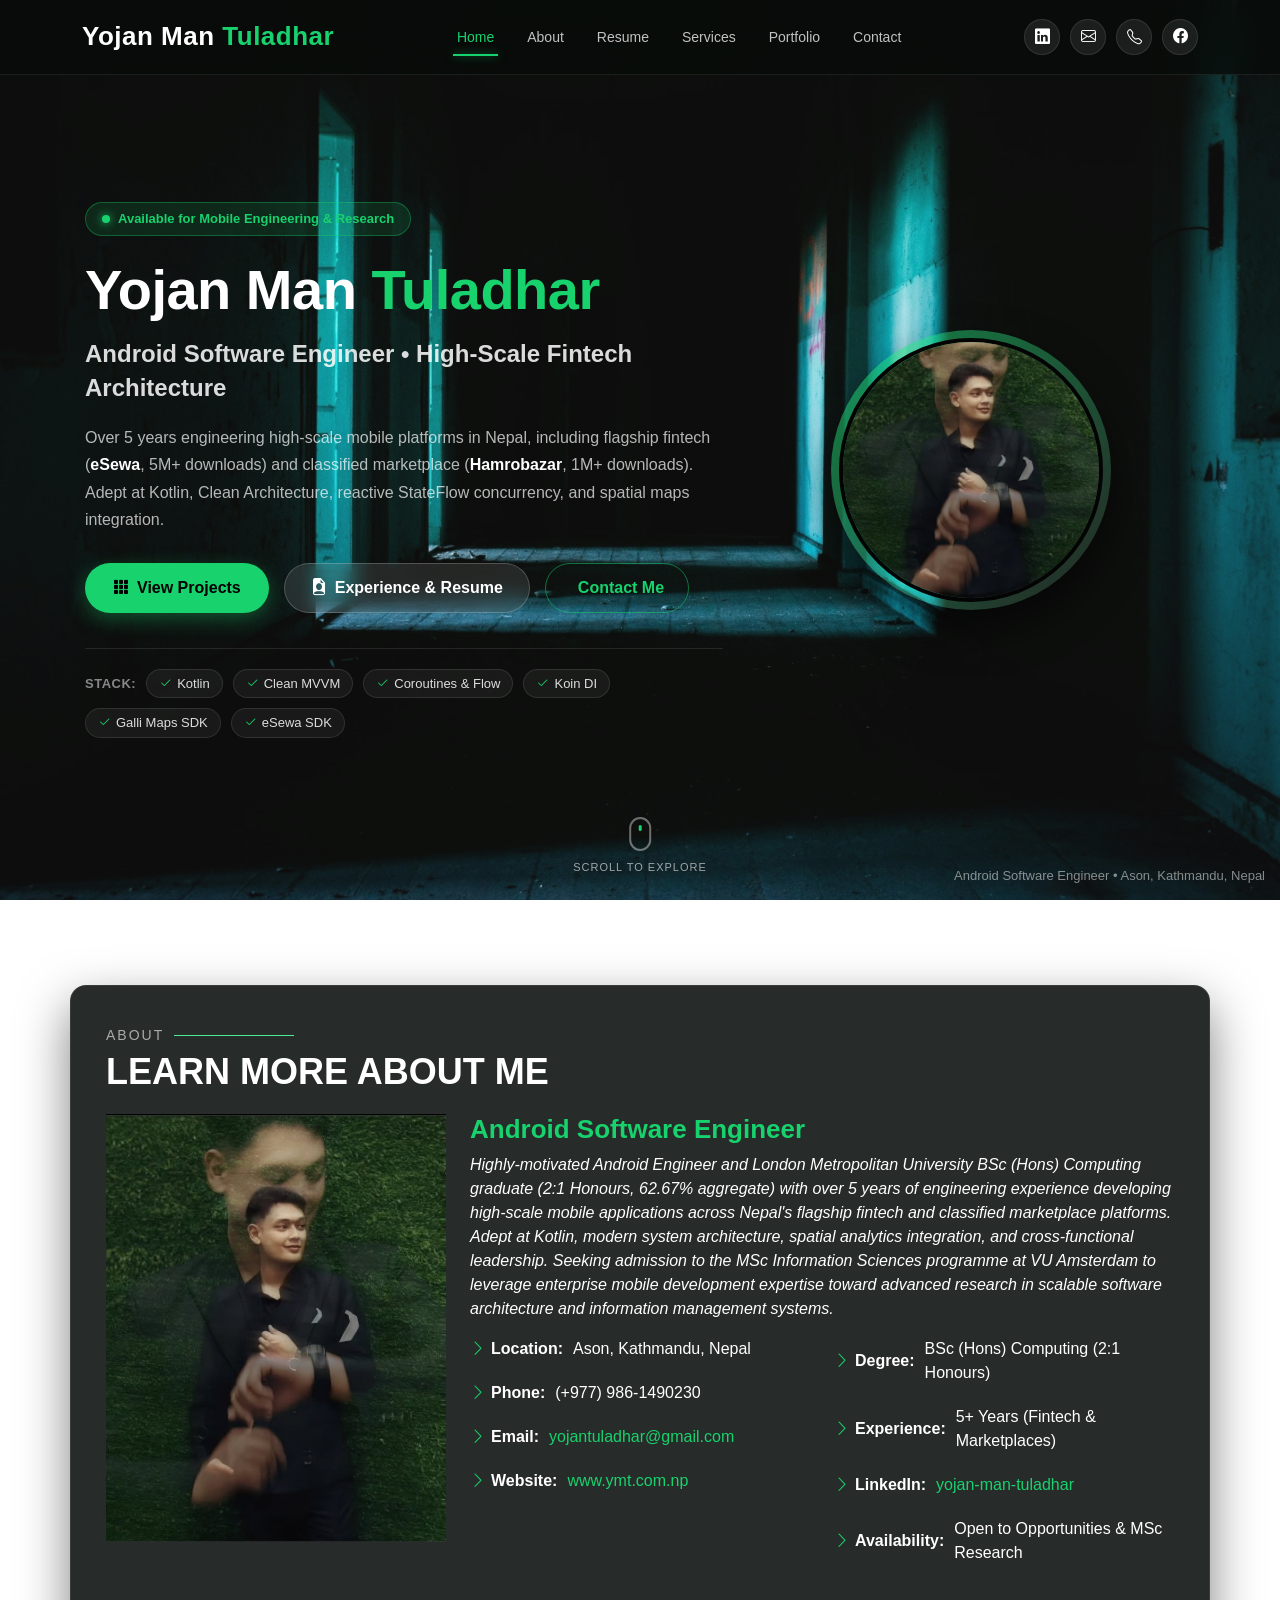
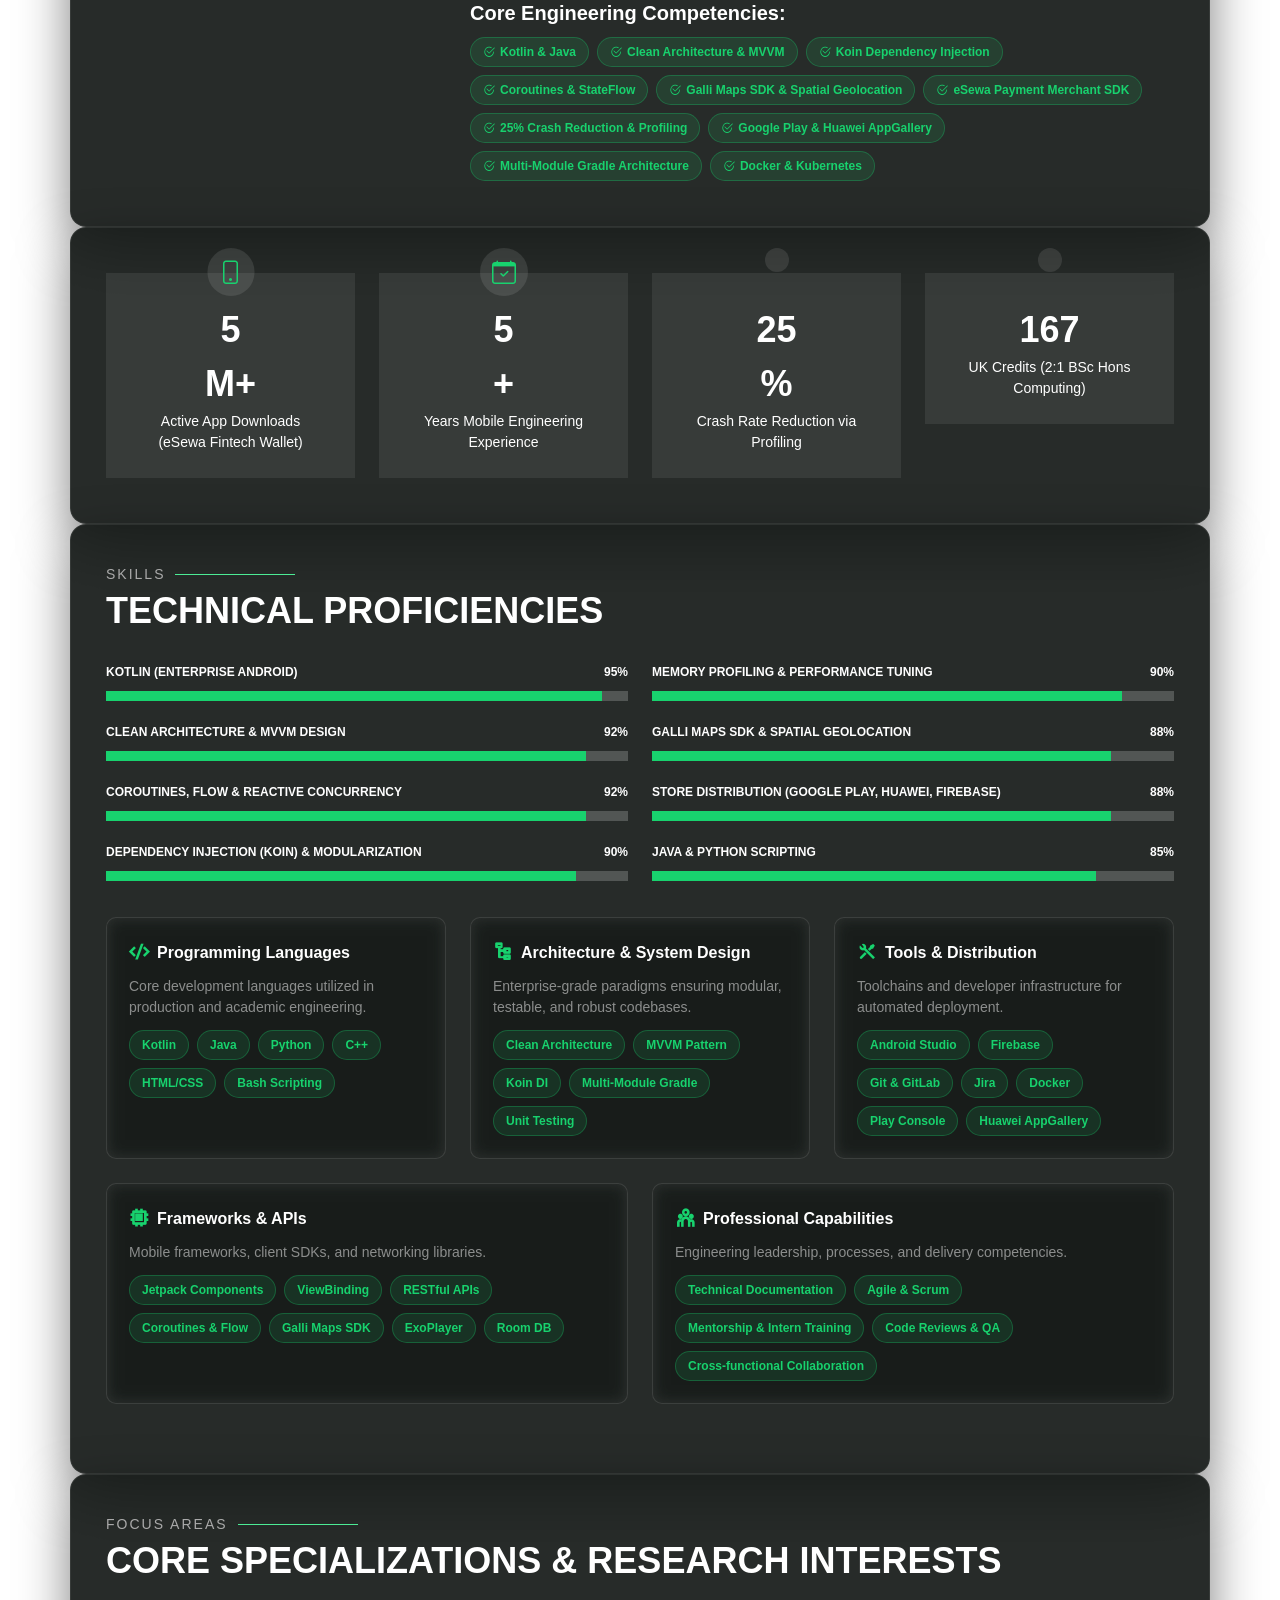
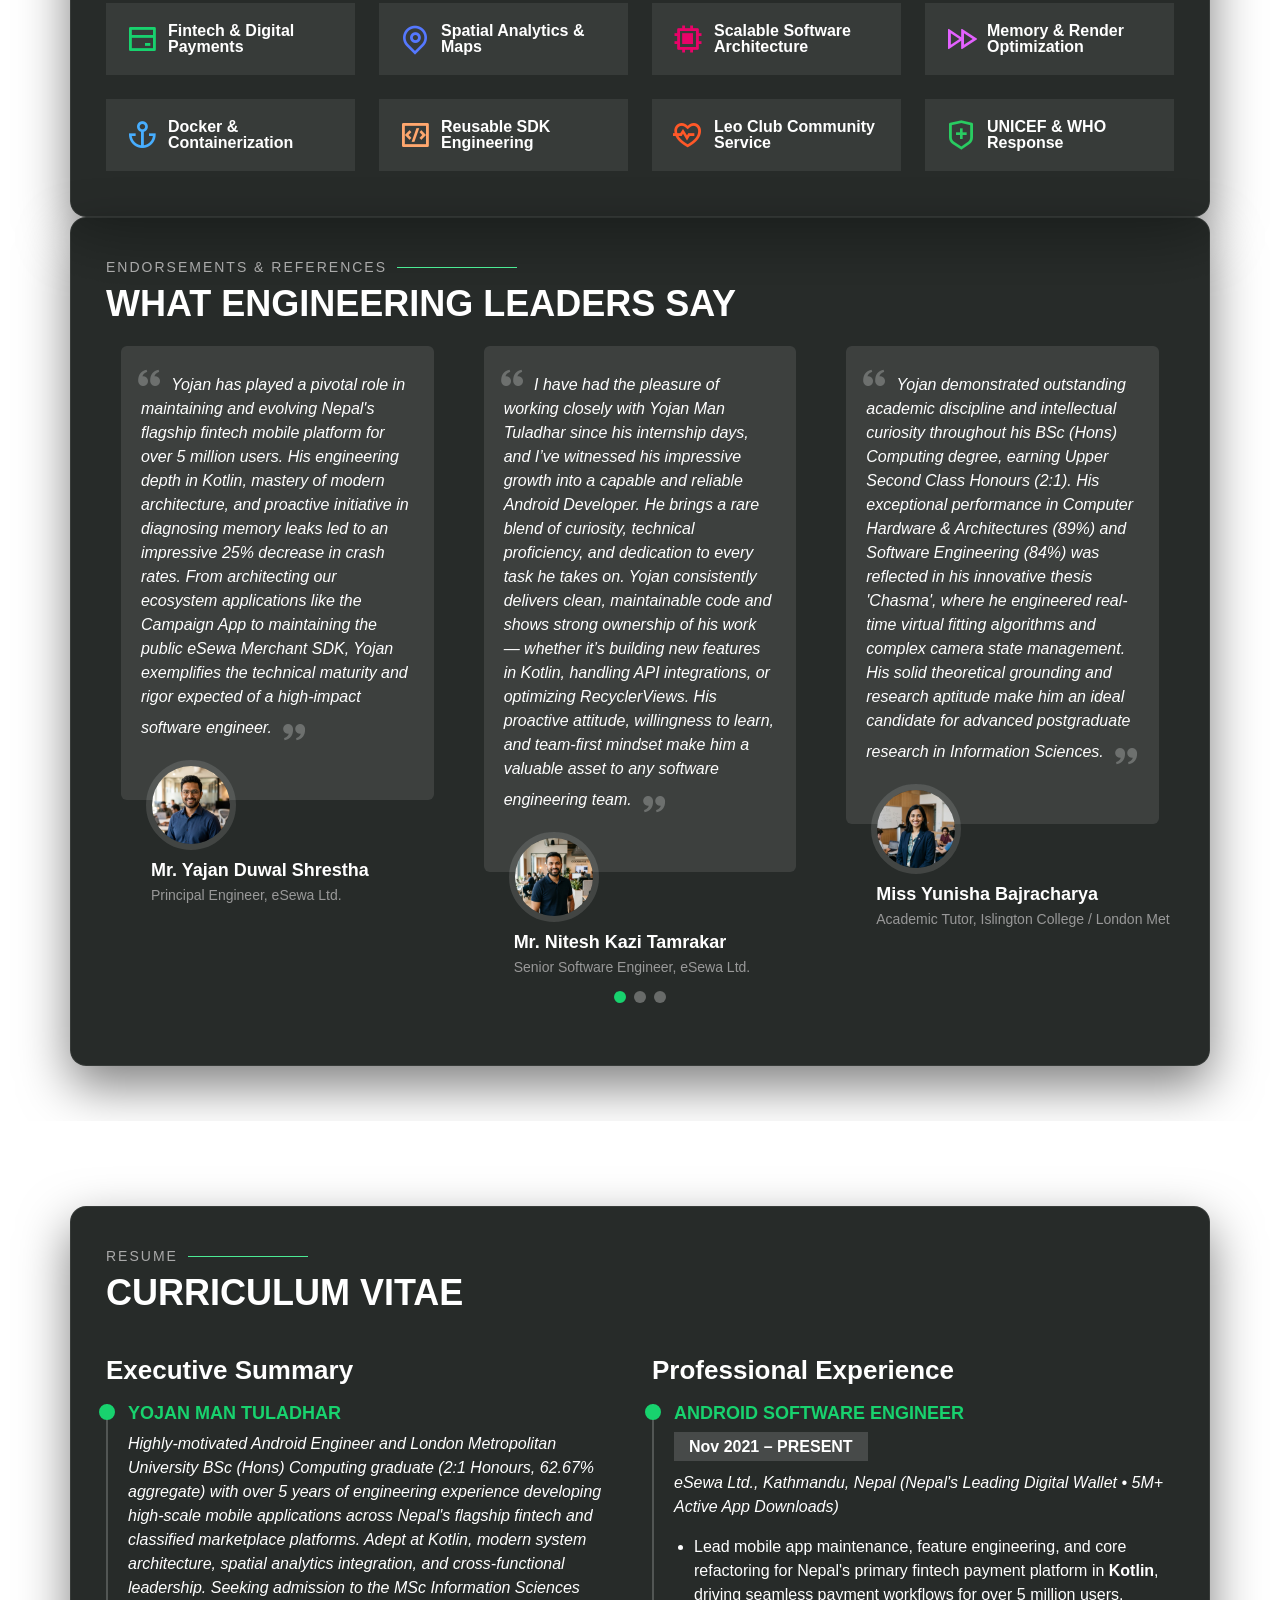
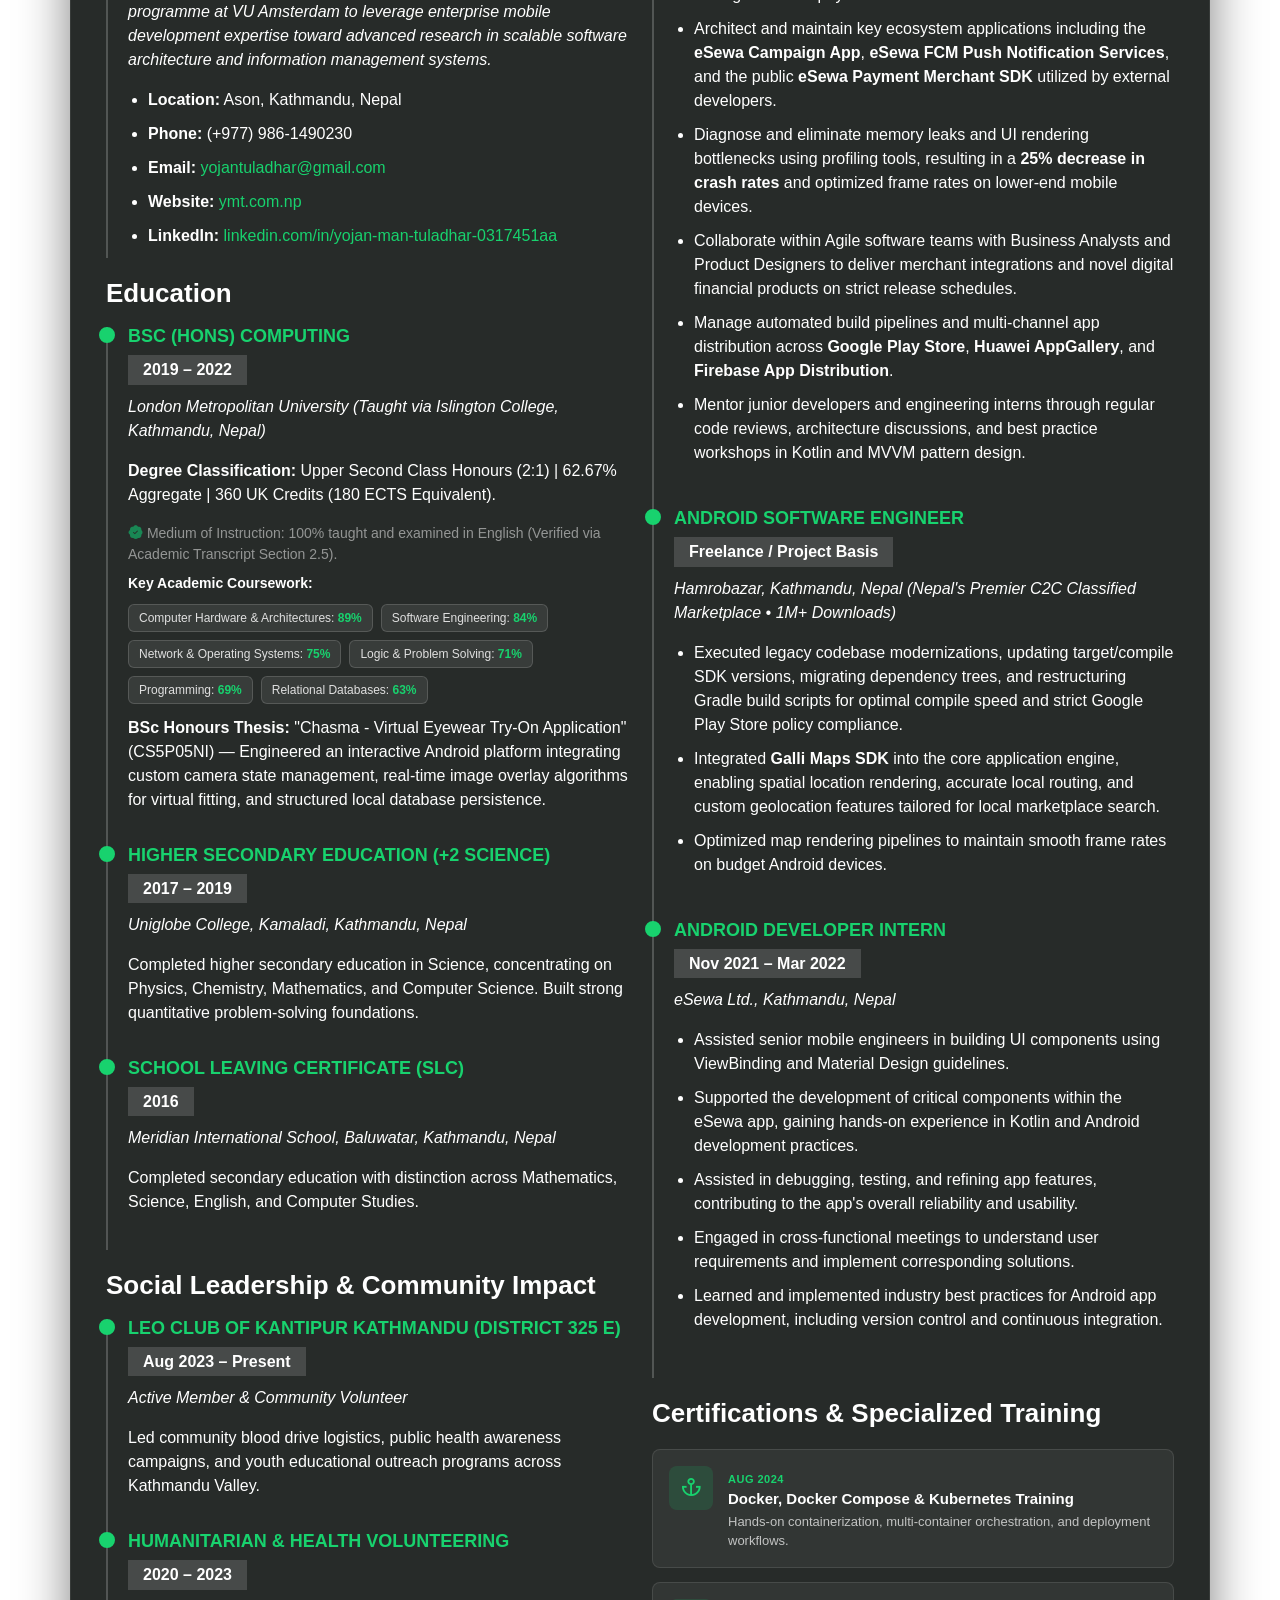
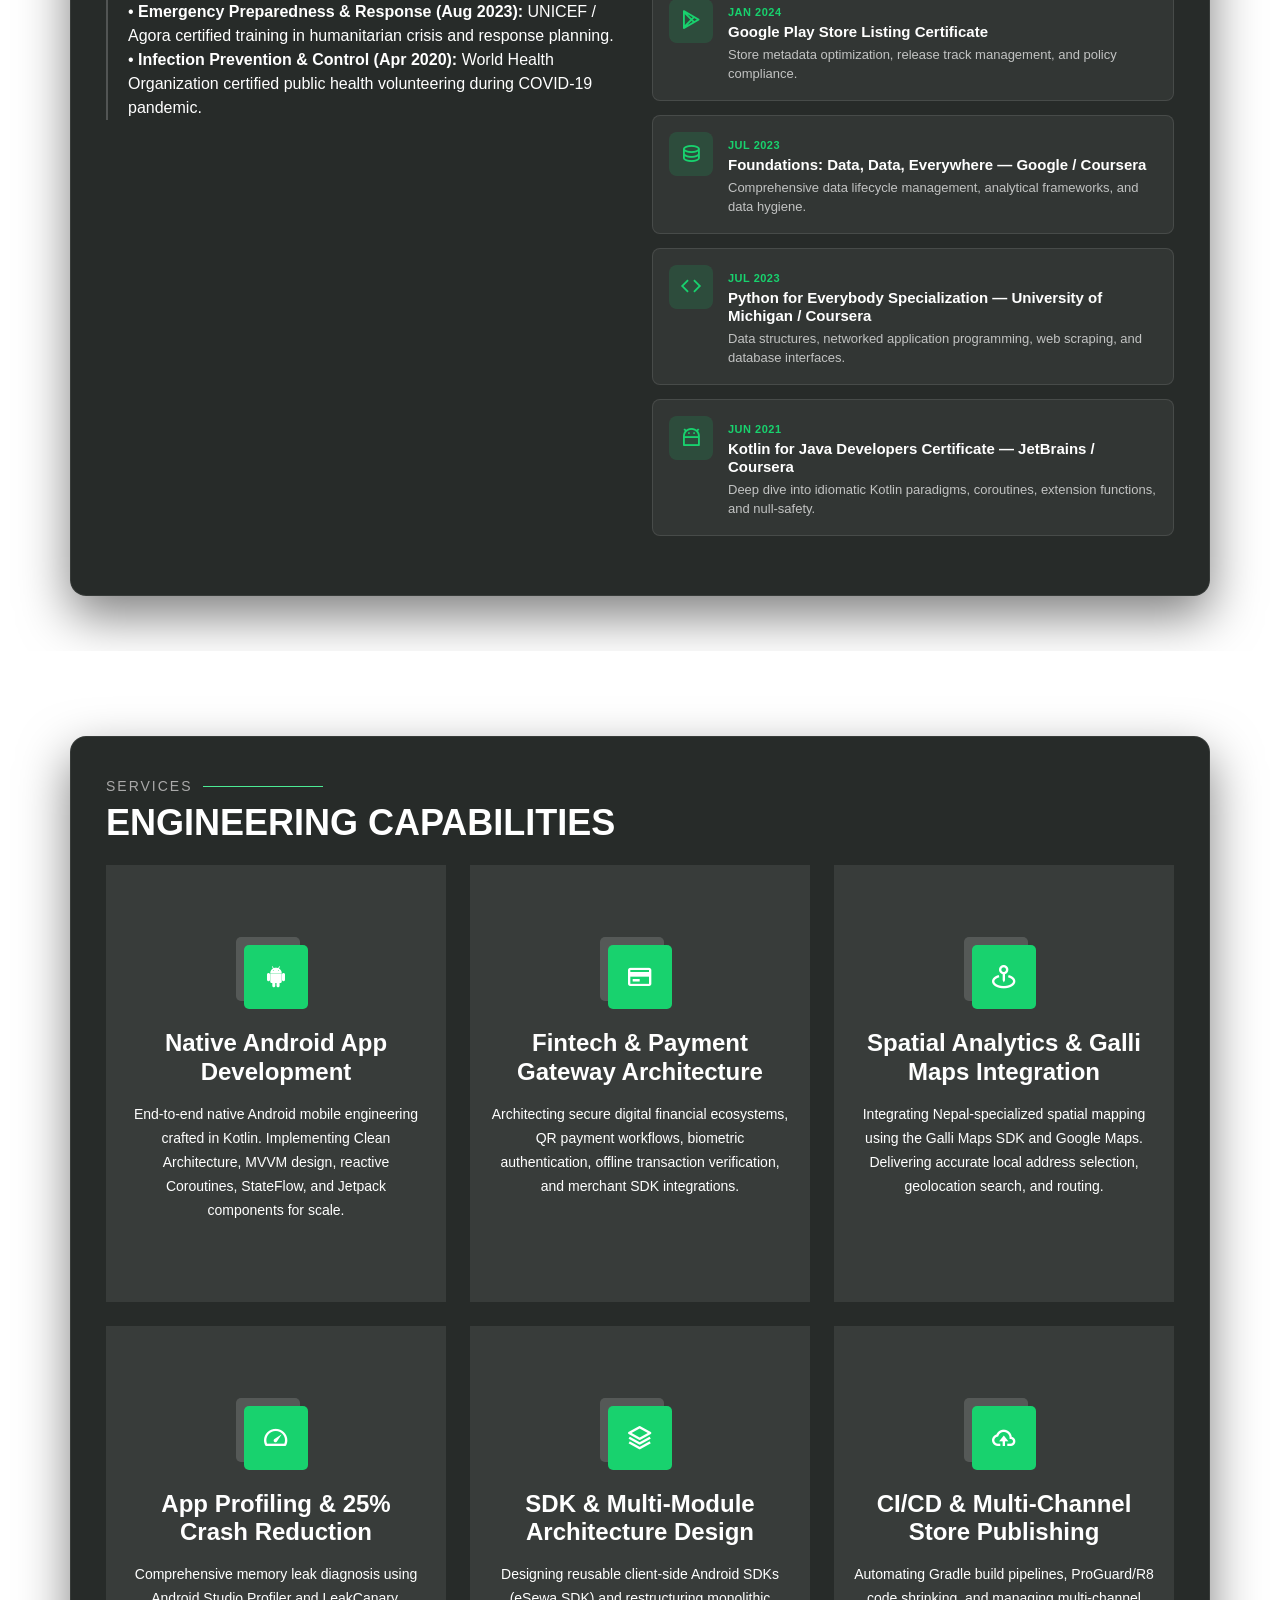
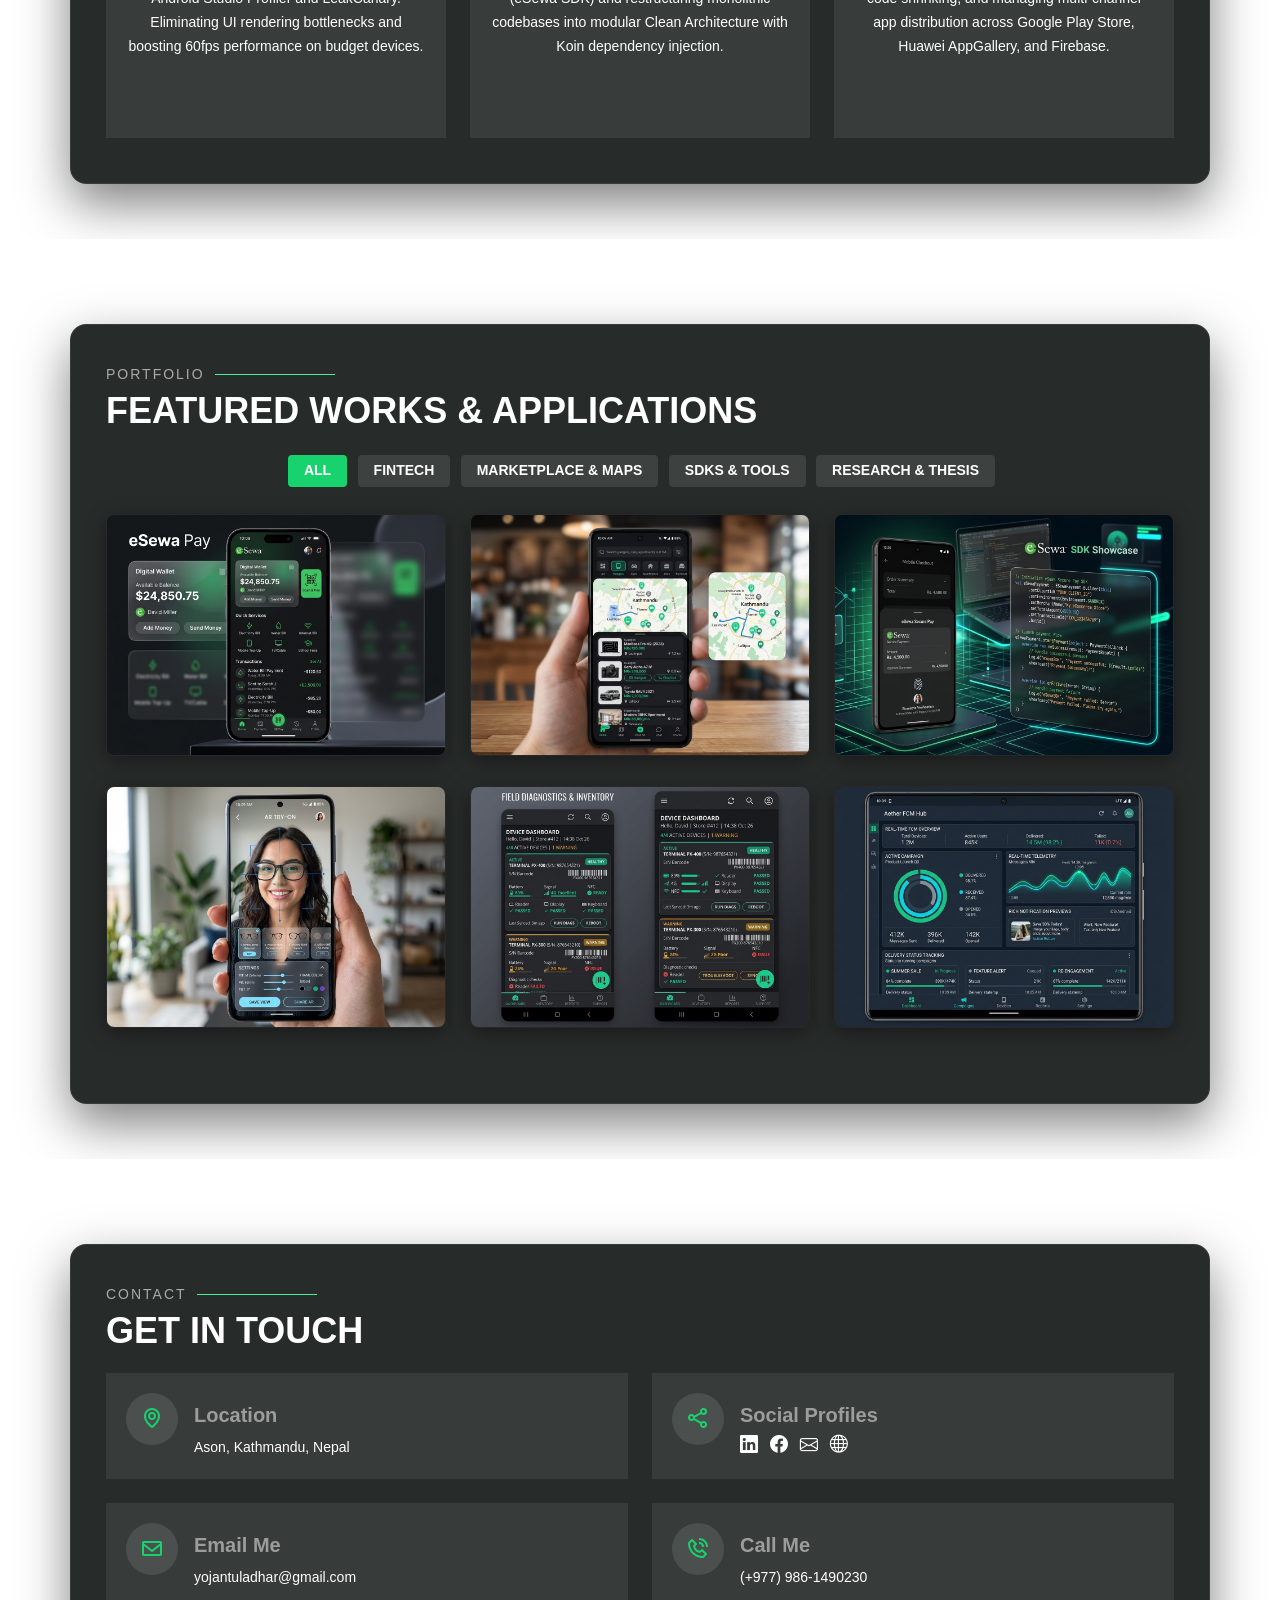
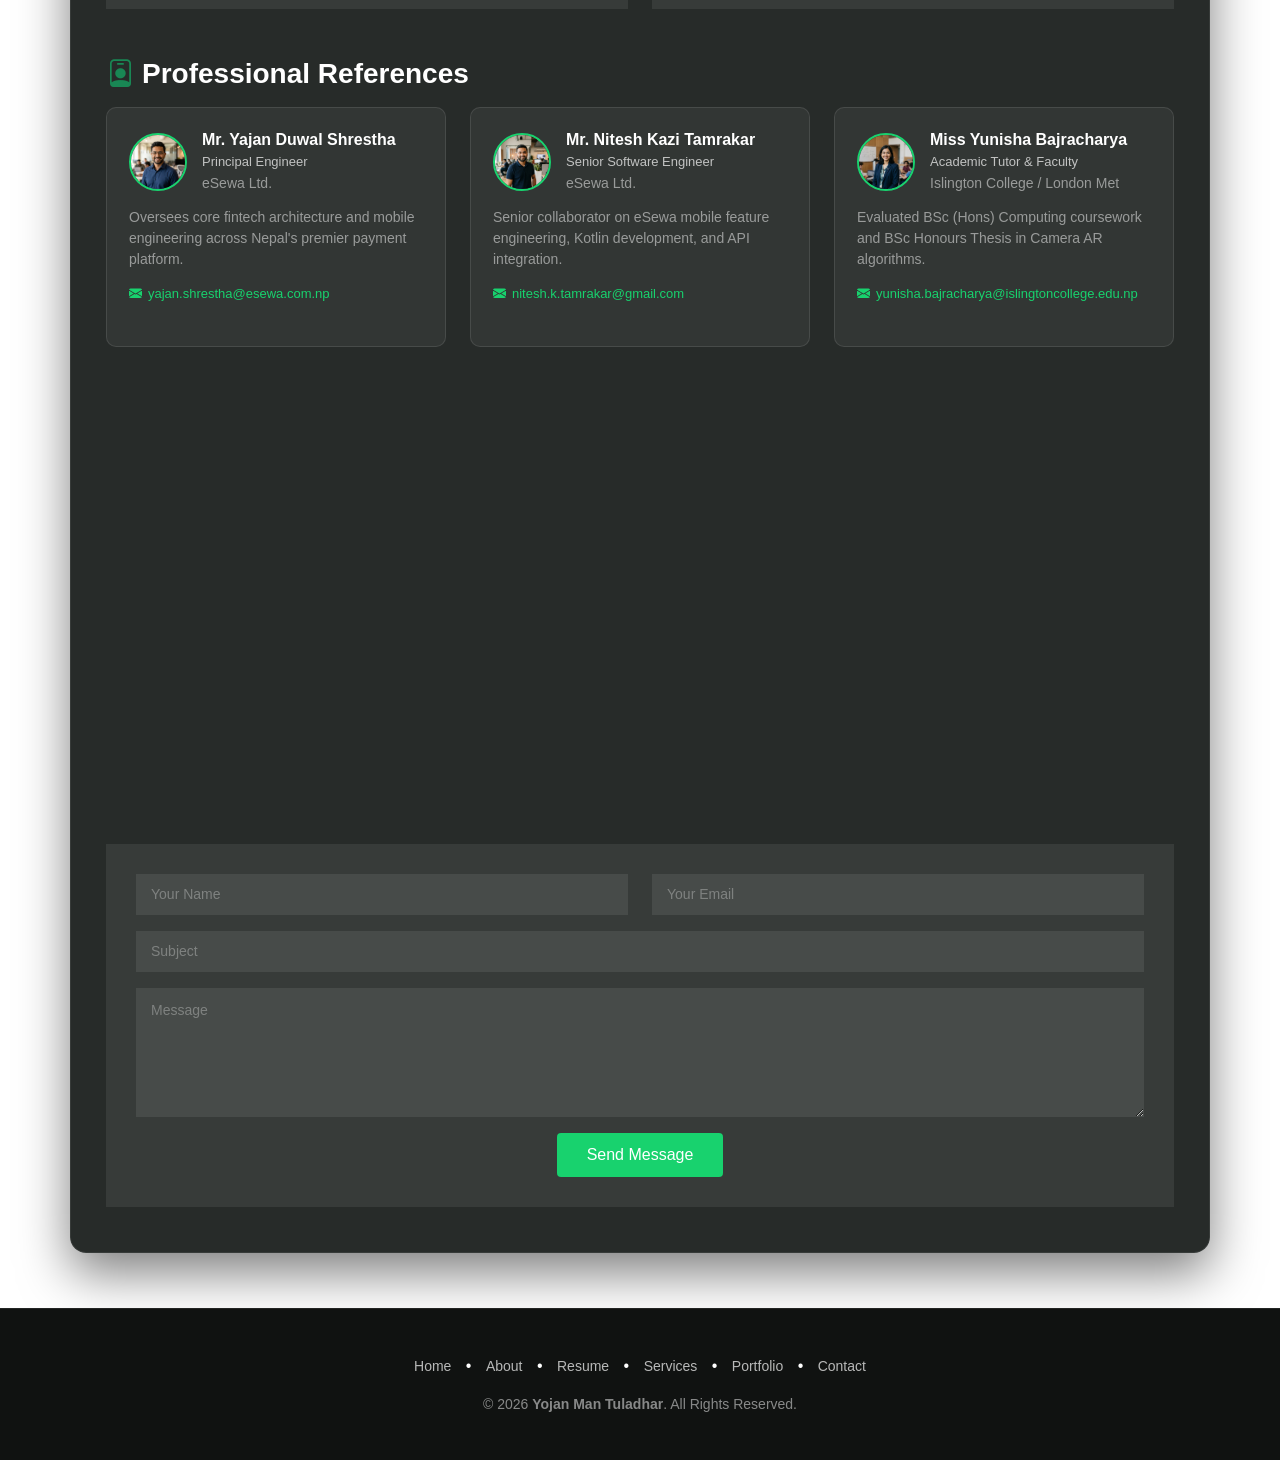
==== commit 7a3ba2ec: "Update portfolio with new UI, project assets, and deployment configs" ====
--- a/index.html
+++ b/index.html
@@ -5,16 +5,38 @@
   <meta charset="utf-8">
   <meta content="width=device-width, initial-scale=1.0" name="viewport">
 
-  <title>Yoja Man Tuladhar</title>
-  <meta content="" name="description">
-  <meta content="" name="keywords">
+  <title>Yojan Man Tuladhar | Android Software Engineer</title>
+  <meta
+    content="Yojan Man Tuladhar - Android Software Engineer with over 5 years of experience developing high-scale mobile applications across Nepal's flagship fintech (eSewa, 5M+ downloads) and classified marketplace (Hamrobazar, 1M+ downloads) platforms."
+    name="description">
+  <meta
+    content="Yojan Man Tuladhar, Android Software Engineer, Kotlin, Clean Architecture, MVVM, eSewa, Hamrobazar, Galli Maps SDK, Fintech, Nepal, VU Amsterdam"
+    name="keywords">
+
+  <!-- Open Graph / Social Meta Tags -->
+  <meta property="og:title" content="Yojan Man Tuladhar | Android Software Engineer">
+  <meta property="og:description"
+    content="Android Software Engineer with 5+ years of experience engineering high-scale fintech (eSewa) and marketplace (Hamrobazar) platforms in Nepal.">
+  <meta property="og:type" content="website">
+  <meta property="og:url" content="https://ymt.com.np">
+  <meta property="og:image" content="assets/img/me.jpg">
+
+  <!-- Security Meta Tags -->
+  <meta http-equiv="Content-Security-Policy"
+    content="default-src 'self' https: data:; script-src 'self' 'unsafe-inline' https:; style-src 'self' 'unsafe-inline' https://fonts.googleapis.com; img-src 'self' data: https:; font-src 'self' https://fonts.gstatic.com; frame-src 'self' https://www.google.com; connect-src 'self' https:;">
+  <meta name="referrer" content="no-referrer-when-downgrade">
 
   <!-- Favicons -->
-  <link href="assets/img/favicon.png" rel="icon">
-  <link href="assets/img/apple-touch-icon.png" rel="apple-touch-icon">
-
-  <!-- Google Fonts -->
-  <link href="https://fonts.googleapis.com/css?family=Open+Sans:300,300i,400,400i,600,600i,700,700i|Raleway:300,300i,400,400i,500,500i,600,600i,700,700i|Poppins:300,300i,400,400i,500,500i,600,600i,700,700i" rel="stylesheet">
+  <link href="assets/img/favicon.svg" rel="icon" type="image/svg+xml">
+  <link href="assets/img/favicon.png?v=2" rel="alternate icon" type="image/png">
+  <link href="assets/img/apple-touch-icon.png?v=2" rel="apple-touch-icon">
+
+  <!-- Google Fonts Preconnect -->
+  <link rel="preconnect" href="https://fonts.googleapis.com">
+  <link rel="preconnect" href="https://fonts.gstatic.com" crossorigin>
+  <link
+    href="https://fonts.googleapis.com/css?family=Open+Sans:300,300i,400,400i,600,600i,700,700i|Raleway:300,300i,400,400i,500,500i,600,600i,700,700i|Poppins:300,300i,400,400i,500,500i,600,600i,700,700i"
+    rel="stylesheet">
 
   <!-- Vendor CSS Files -->
   <link href="assets/vendor/bootstrap/css/bootstrap.min.css" rel="stylesheet">
@@ -25,22 +47,21 @@
   <link href="assets/vendor/swiper/swiper-bundle.min.css" rel="stylesheet">
 
   <!-- Template Main CSS File -->
-  <link href="assets/css/style.css" rel="stylesheet">
+  <link href="assets/css/style.css?v=2.2" rel="stylesheet">
 
 </head>
 
 <body>
 
-  <!-- ======= Header ======= -->
+  <!-- ======= Header Navigation ======= -->
   <header id="header">
-    <div class="container">
-
-      <h1><a href="index.html">Yojan Man Tuladhar</a></h1>
-       <h2>I'm a passionate <span>App Developer</span> from Nepal</h2>
+    <div class="container d-flex align-items-center justify-content-between">
+
+      <h1 class="logo"><a href="#hero">Yojan Man <span>Tuladhar</span></a></h1>
 
       <nav id="navbar" class="navbar">
         <ul>
-          <li><a class="nav-link active" href="#header">Home</a></li>
+          <li><a class="nav-link active" href="#hero">Home</a></li>
           <li><a class="nav-link" href="#about">About</a></li>
           <li><a class="nav-link" href="#resume">Resume</a></li>
           <li><a class="nav-link" href="#services">Services</a></li>
@@ -50,21 +71,69 @@
         <i class="bi bi-list mobile-nav-toggle"></i>
       </nav><!-- .navbar -->
 
-      <div class="social-links">
-        <a href="#" class="twitter"><i class="bi bi-twitter"></i></a>
-        <a href="#" class="facebook"><i class="bi bi-facebook"></i></a>
-        <a href="#" class="instagram"><i class="bi bi-instagram"></i></a>
-        <a href="#" class="linkedin"><i class="bi bi-linkedin"></i></a>
-      </div>
+      <div class="header-social-links d-none d-md-flex">
+        <a href="https://www.linkedin.com/in/yojan-man-tuladhar-0317451aa" target="_blank" rel="noopener noreferrer"
+          class="linkedin" title="LinkedIn"><i class="bi bi-linkedin"></i></a>
+        <a href="mailto:yojantuladhar@gmail.com" class="email" title="Email Yojan"><i class="bi bi-envelope"></i></a>
+        <a href="tel:+9779861490230" class="phone" title="Call Yojan"><i class="bi bi-telephone"></i></a>
+        <a href="https://www.facebook.com/ytuladhar/" target="_blank" rel="noopener noreferrer" class="facebook"
+          title="Facebook"><i class="bi bi-facebook"></i></a>
+      </div>
+
+      <div id="scroll-progress" class="scroll-progress-bar"></div>
 
     </div>
   </header><!-- End Header -->
 
+  <!-- ======= Hero Section ======= -->
+  <section id="hero" class="hero d-flex align-items-center">
+    <div class="container">
+      <div class="row align-items-center">
+        <div class="col-lg-7">
+          <div class="hero-status-pill">
+            <span class="status-indicator-dot"></span>
+            <span>Available for Mobile Engineering &amp; Research</span>
+          </div>
+          <h1 class="hero-title">Yojan Man <span class="highlight-brand">Tuladhar</span></h1>
+          <h2 class="hero-subtitle">Android Software Engineer &bull; High-Scale Fintech Architecture</h2>
+          <p class="hero-description">
+            Over 5 years engineering high-scale mobile platforms in Nepal, including flagship fintech (<strong class="text-white">eSewa</strong>, 5M+ downloads) and classified marketplace (<strong class="text-white">Hamrobazar</strong>, 1M+ downloads). Adept at Kotlin, Clean Architecture, reactive StateFlow concurrency, and spatial maps integration.
+          </p>
+          <div class="hero-cta-group">
+            <a href="#portfolio" class="btn-hero-primary"><i class="bi bi-grid-3x3-gap-fill"></i> View Projects</a>
+            <a href="#resume" class="btn-hero-secondary"><i class="bi bi-file-earmark-person-fill"></i> Experience &amp; Resume</a>
+            <a href="#contact" class="btn-hero-outline"><i class="bi bi-send-fill"></i> Contact Me</a>
+          </div>
+          <div class="hero-tech-strip">
+            <span class="strip-label">Stack:</span>
+            <span class="strip-item"><i class="bi bi-check2"></i> Kotlin</span>
+            <span class="strip-item"><i class="bi bi-check2"></i> Clean MVVM</span>
+            <span class="strip-item"><i class="bi bi-check2"></i> Coroutines &amp; Flow</span>
+            <span class="strip-item"><i class="bi bi-check2"></i> Koin DI</span>
+            <span class="strip-item"><i class="bi bi-check2"></i> Galli Maps SDK</span>
+            <span class="strip-item"><i class="bi bi-check2"></i> eSewa SDK</span>
+          </div>
+        </div>
+        <div class="col-lg-5 text-center mt-5 mt-lg-0">
+          <div class="hero-avatar-frame">
+            <img src="assets/img/me.jpg" alt="Yojan Man Tuladhar" class="hero-avatar-img">
+          </div>
+        </div>
+      </div>
+    </div>
+    <a href="#about" class="scroll-down-indicator" title="Scroll down to About">
+      <div class="mouse-icon">
+        <div class="mouse-wheel"></div>
+      </div>
+      <span>Scroll to explore</span>
+    </a>
+  </section><!-- End Hero Section -->
+
   <!-- ======= About Section ======= -->
   <section id="about" class="about">
 
     <!-- ======= About Me ======= -->
-    <div class="about-me container">
+    <div class="about-me container reveal-on-scroll">
 
       <div class="section-title">
         <h2>About</h2>
@@ -73,47 +142,63 @@
 
       <div class="row">
         <div class="col-lg-4" data-aos="fade-right">
-          <img src="assets/img/me.jpg" class="img-fluid" alt="">
+          <img src="assets/img/me.jpg" class="img-fluid" alt="Yojan Man Tuladhar - Android Software Engineer"
+            loading="lazy" decoding="async">
         </div>
         <div class="col-lg-8 pt-4 pt-lg-0 content" data-aos="fade-left">
-          <h3>Mobile App Developer</h3>
+          <h3>Android Software Engineer</h3>
           <p class="fst-italic">
-             A passionate Android Developer with over 3 years of experience in building high-performance mobile applications using Kotlin. Currently, I work at eSewa Ltd., where I specialize in creating scalable, user-friendly, and secure mobile solutions.
+            Highly-motivated Android Engineer and London Metropolitan University BSc (Hons) Computing graduate (2:1
+            Honours, 62.67% aggregate) with over 5 years of engineering experience developing high-scale mobile
+            applications across Nepal's flagship fintech and classified marketplace platforms. Adept at Kotlin, modern
+            system architecture, spatial analytics integration, and cross-functional leadership. Seeking admission to
+            the MSc Information Sciences programme at VU Amsterdam to leverage enterprise mobile development expertise
+            toward advanced research in scalable software architecture and information management systems.
           </p>
           <div class="row">
             <div class="col-lg-6">
               <ul>
-                <li><i class="bi bi-chevron-right"></i> <strong>Birthday:</strong> <span>17 March 2001</span></li>
-                <li><i class="bi bi-chevron-right"></i> <strong>Website:</strong> <span>www.ymt.com.np</span></li>
-                <li><i class="bi bi-chevron-right"></i> <strong>Phone:</strong> <span>+977 9861490230</span></li>
-                <li><i class="bi bi-chevron-right"></i> <strong>City:</strong> <span>Kathmandu, Nepal</span></li>
+                <li><i class="bi bi-chevron-right"></i> <strong>Location:</strong> <span>Ason, Kathmandu, Nepal</span>
+                </li>
+                <li><i class="bi bi-chevron-right"></i> <strong>Phone:</strong> <span><a href="tel:+9779861490230"
+                      style="color: inherit;">(+977) 986-1490230</a></span></li>
+                <li><i class="bi bi-chevron-right"></i> <strong>Email:</strong> <span><a
+                      href="mailto:yojantuladhar@gmail.com" style="color: #18d26e;">yojantuladhar@gmail.com</a></span>
+                </li>
+                <li><i class="bi bi-chevron-right"></i> <strong>Website:</strong> <span><a href="https://ymt.com.np"
+                      target="_blank" rel="noopener noreferrer" style="color: #18d26e;">www.ymt.com.np</a></span></li>
               </ul>
             </div>
             <div class="col-lg-6">
               <ul>
-                <li><i class="bi bi-chevron-right"></i> <strong>Age:</strong> <span>24</span></li>
-                <li><i class="bi bi-chevron-right"></i> <strong>Degree:</strong> <span>Bachelors</span></li>
-                <li><i class="bi bi-chevron-right"></i> <strong>Email:</strong> <span>yojantuladhar@gmail.com</span></li>
-                <li><i class="bi bi-chevron-right"></i> <strong>Freelance:</strong> <span>Available</span></li>
+                <li><i class="bi bi-chevron-right"></i> <strong>Degree:</strong> <span>BSc (Hons) Computing (2:1
+                    Honours)</span></li>
+                <li><i class="bi bi-chevron-right"></i> <strong>Experience:</strong> <span>5+ Years (Fintech &amp;
+                    Marketplaces)</span></li>
+                <li><i class="bi bi-chevron-right"></i> <strong>LinkedIn:</strong> <span><a
+                      href="https://www.linkedin.com/in/yojan-man-tuladhar-0317451aa" target="_blank"
+                      rel="noopener noreferrer" style="color: #18d26e;">yojan-man-tuladhar</a></span></li>
+                <li><i class="bi bi-chevron-right"></i> <strong>Availability:</strong> <span>Open to Opportunities &amp;
+                    MSc Research</span></li>
               </ul>
             </div>
           </div>
-          <p>
-            My expertise spans across:</br>
-              ✅ Kotlin & Java – Writing clean, maintainable, and efficient code</br>
-              ✅ Jetpack Compose & XML – Creating modern, dynamic UI/UX</br>
-              ✅ MVVM, MVI & Clean Architecture – Ensuring modular, testable, and scalable code</br>
-              ✅ Dependency Injection (Hilt/Dagger) – For optimized app architecture</br>
-              ✅ Coroutines & Flow – Efficient asynchronous programming</br>
-              ✅ LiveData & StateFlow – Reactive UI and state management</br>
-              ✅ ExoPlayer & Media Handling – Advanced video/audio streaming solutions</br>
-              ✅ Room Database & DataStore – Efficient local data management</br>
-              ✅ Retrofit & WebSocket – API integration and real-time data updates</br>
-              ✅ Firebase & Push Notifications – Seamless user engagement solutions</br>
-              ✅ Unit & UI Testing (JUnit, Espresso, Mockito) – Ensuring high-quality, bug-free apps</br>
-              ✅ CI/CD (Jenkins, GitHub Actions) – Automating deployment and delivery</br>
-              ✅ Play Store Deployment & Optimization – ASO and best publishing practices</br>
-          </p>
+          <div class="mt-3">
+            <h5 class="text-white fw-bold mb-2">Core Engineering Competencies:</h5>
+            <div class="tech-badges">
+              <span class="tech-badge"><i class="bi bi-check2-circle"></i> Kotlin &amp; Java</span>
+              <span class="tech-badge"><i class="bi bi-check2-circle"></i> Clean Architecture &amp; MVVM</span>
+              <span class="tech-badge"><i class="bi bi-check2-circle"></i> Koin Dependency Injection</span>
+              <span class="tech-badge"><i class="bi bi-check2-circle"></i> Coroutines &amp; StateFlow</span>
+              <span class="tech-badge"><i class="bi bi-check2-circle"></i> Galli Maps SDK &amp; Spatial
+                Geolocation</span>
+              <span class="tech-badge"><i class="bi bi-check2-circle"></i> eSewa Payment Merchant SDK</span>
+              <span class="tech-badge"><i class="bi bi-check2-circle"></i> 25% Crash Reduction &amp; Profiling</span>
+              <span class="tech-badge"><i class="bi bi-check2-circle"></i> Google Play &amp; Huawei AppGallery</span>
+              <span class="tech-badge"><i class="bi bi-check2-circle"></i> Multi-Module Gradle Architecture</span>
+              <span class="tech-badge"><i class="bi bi-check2-circle"></i> Docker &amp; Kubernetes</span>
+            </div>
+          </div>
         </div>
       </div>
 
@@ -126,33 +211,37 @@
 
         <div class="col-lg-3 col-md-6">
           <div class="count-box">
-            <i class="bi bi-emoji-smile"></i>
-            <span data-purecounter-start="0" data-purecounter-end="232" data-purecounter-duration="2" class="purecounter"></span>
-            <p>Happy Clients</p>
+            <i class="bi bi-phone"></i>
+            <span data-purecounter-start="0" data-purecounter-end="5" data-purecounter-duration="2"
+              class="purecounter"></span><span style="font-size: 36px; font-weight: 700;">M+</span>
+            <p>Active App Downloads (eSewa Fintech Wallet)</p>
           </div>
         </div>
 
         <div class="col-lg-3 col-md-6 mt-5 mt-md-0">
           <div class="count-box">
-            <i class="bi bi-journal-richtext"></i>
-            <span data-purecounter-start="0" data-purecounter-end="521" data-purecounter-duration="2" class="purecounter"></span>
-            <p>Projects</p>
+            <i class="bi bi-calendar-check"></i>
+            <span data-purecounter-start="0" data-purecounter-end="5" data-purecounter-duration="2"
+              class="purecounter"></span><span style="font-size: 36px; font-weight: 700;">+</span>
+            <p>Years Mobile Engineering Experience</p>
           </div>
         </div>
 
         <div class="col-lg-3 col-md-6 mt-5 mt-lg-0">
           <div class="count-box">
-            <i class="bi bi-headset"></i>
-            <span data-purecounter-start="0" data-purecounter-end="1463" data-purecounter-duration="2" class="purecounter"></span>
-            <p>Hours Of Support</p>
+            <i class="bi bi-graph-down-arrow"></i>
+            <span data-purecounter-start="0" data-purecounter-end="25" data-purecounter-duration="2"
+              class="purecounter"></span><span style="font-size: 36px; font-weight: 700;">%</span>
+            <p>Crash Rate Reduction via Profiling</p>
           </div>
         </div>
 
         <div class="col-lg-3 col-md-6 mt-5 mt-lg-0">
           <div class="count-box">
-            <i class="bi bi-award"></i>
-            <span data-purecounter-start="0" data-purecounter-end="24" data-purecounter-duration="2" class="purecounter"></span>
-            <p>Awards</p>
+            <i class="bi bi-mortarboard"></i>
+            <span data-purecounter-start="0" data-purecounter-end="360" data-purecounter-duration="2"
+              class="purecounter"></span>
+            <p>UK Credits (2:1 BSc Hons Computing)</p>
           </div>
         </div>
 
@@ -165,6 +254,7 @@
 
       <div class="section-title">
         <h2>Skills</h2>
+        <p>Technical Proficiencies</p>
       </div>
 
       <div class="row skills-content">
@@ -172,23 +262,34 @@
         <div class="col-lg-6">
 
           <div class="progress">
-            <span class="skill">Kotlin <i class="val">100%</i></span>
+            <span class="skill">Kotlin (Enterprise Android) <i class="val">95%</i></span>
             <div class="progress-bar-wrap">
-              <div class="progress-bar" role="progressbar" aria-valuenow="100" aria-valuemin="0" aria-valuemax="100"></div>
+              <div class="progress-bar" role="progressbar" aria-valuenow="95" aria-valuemin="0" aria-valuemax="100">
+              </div>
             </div>
           </div>
 
           <div class="progress">
-            <span class="skill">HTML <i class="val">90%</i></span>
+            <span class="skill">Clean Architecture &amp; MVVM Design <i class="val">92%</i></span>
             <div class="progress-bar-wrap">
-              <div class="progress-bar" role="progressbar" aria-valuenow="90" aria-valuemin="0" aria-valuemax="100"></div>
+              <div class="progress-bar" role="progressbar" aria-valuenow="92" aria-valuemin="0" aria-valuemax="100">
+              </div>
             </div>
           </div>
 
           <div class="progress">
-            <span class="skill">CSS <i class="val">75%</i></span>
+            <span class="skill">Coroutines, Flow &amp; Reactive Concurrency <i class="val">92%</i></span>
             <div class="progress-bar-wrap">
-              <div class="progress-bar" role="progressbar" aria-valuenow="75" aria-valuemin="0" aria-valuemax="100"></div>
+              <div class="progress-bar" role="progressbar" aria-valuenow="92" aria-valuemin="0" aria-valuemax="100">
+              </div>
+            </div>
+          </div>
+
+          <div class="progress">
+            <span class="skill">Dependency Injection (Koin) &amp; Modularization <i class="val">90%</i></span>
+            <div class="progress-bar-wrap">
+              <div class="progress-bar" role="progressbar" aria-valuenow="90" aria-valuemin="0" aria-valuemax="100">
+              </div>
             </div>
           </div>
 
@@ -197,28 +298,119 @@
         <div class="col-lg-6">
 
           <div class="progress">
-            <span class="skill">Java <i class="val">80%</i></span>
+            <span class="skill">Memory Profiling &amp; Performance Tuning <i class="val">90%</i></span>
             <div class="progress-bar-wrap">
-              <div class="progress-bar" role="progressbar" aria-valuenow="80" aria-valuemin="0" aria-valuemax="100"></div>
+              <div class="progress-bar" role="progressbar" aria-valuenow="90" aria-valuemin="0" aria-valuemax="100">
+              </div>
             </div>
           </div>
 
           <div class="progress">
-            <span class="skill">Jetpack Compose <i class="val">90%</i></span>
+            <span class="skill">Galli Maps SDK &amp; Spatial Geolocation <i class="val">88%</i></span>
             <div class="progress-bar-wrap">
-              <div class="progress-bar" role="progressbar" aria-valuenow="90" aria-valuemin="0" aria-valuemax="100"></div>
+              <div class="progress-bar" role="progressbar" aria-valuenow="88" aria-valuemin="0" aria-valuemax="100">
+              </div>
             </div>
           </div>
 
           <div class="progress">
-            <span class="skill">Photoshop <i class="val">70%</i></span>
+            <span class="skill">Store Distribution (Google Play, Huawei, Firebase) <i class="val">88%</i></span>
             <div class="progress-bar-wrap">
-              <div class="progress-bar" role="progressbar" aria-valuenow="70" aria-valuemin="0" aria-valuemax="100"></div>
-            </div>
-          </div>
-
-        </div>
-
+              <div class="progress-bar" role="progressbar" aria-valuenow="88" aria-valuemin="0" aria-valuemax="100">
+              </div>
+            </div>
+          </div>
+
+          <div class="progress">
+            <span class="skill">Java &amp; Python Scripting <i class="val">85%</i></span>
+            <div class="progress-bar-wrap">
+              <div class="progress-bar" role="progressbar" aria-valuenow="85" aria-valuemin="0" aria-valuemax="100">
+              </div>
+            </div>
+          </div>
+
+        </div>
+
+      </div>
+
+      <!-- Skill Categories Breakdown -->
+      <div class="row mt-4">
+        <div class="col-lg-4 col-md-6">
+          <div class="skill-category-card">
+            <h4><i class="ri-code-s-slash-line"></i> Programming Languages</h4>
+            <p class="text-white-50 small mb-2">Core development languages utilized in production and academic
+              engineering.</p>
+            <div class="tech-badges">
+              <span class="tech-badge">Kotlin</span>
+              <span class="tech-badge">Java</span>
+              <span class="tech-badge">Python</span>
+              <span class="tech-badge">C++</span>
+              <span class="tech-badge">HTML/CSS</span>
+              <span class="tech-badge">Bash Scripting</span>
+            </div>
+          </div>
+        </div>
+
+        <div class="col-lg-4 col-md-6">
+          <div class="skill-category-card">
+            <h4><i class="ri-node-tree"></i> Architecture &amp; System Design</h4>
+            <p class="text-white-50 small mb-2">Enterprise-grade paradigms ensuring modular, testable, and robust
+              codebases.</p>
+            <div class="tech-badges">
+              <span class="tech-badge">Clean Architecture</span>
+              <span class="tech-badge">MVVM Pattern</span>
+              <span class="tech-badge">Koin DI</span>
+              <span class="tech-badge">Multi-Module Gradle</span>
+              <span class="tech-badge">Unit Testing</span>
+            </div>
+          </div>
+        </div>
+
+        <div class="col-lg-4 col-md-6">
+          <div class="skill-category-card">
+            <h4><i class="ri-tools-line"></i> Tools &amp; Distribution</h4>
+            <p class="text-white-50 small mb-2">Toolchains and developer infrastructure for automated deployment.</p>
+            <div class="tech-badges">
+              <span class="tech-badge">Android Studio</span>
+              <span class="tech-badge">Firebase</span>
+              <span class="tech-badge">Git &amp; GitLab</span>
+              <span class="tech-badge">Jira</span>
+              <span class="tech-badge">Docker</span>
+              <span class="tech-badge">Play Console</span>
+              <span class="tech-badge">Huawei AppGallery</span>
+            </div>
+          </div>
+        </div>
+
+        <div class="col-lg-6 col-md-6">
+          <div class="skill-category-card">
+            <h4><i class="ri-cpu-line"></i> Frameworks &amp; APIs</h4>
+            <p class="text-white-50 small mb-2">Mobile frameworks, client SDKs, and networking libraries.</p>
+            <div class="tech-badges">
+              <span class="tech-badge">Jetpack Components</span>
+              <span class="tech-badge">ViewBinding</span>
+              <span class="tech-badge">RESTful APIs</span>
+              <span class="tech-badge">Coroutines &amp; Flow</span>
+              <span class="tech-badge">Galli Maps SDK</span>
+              <span class="tech-badge">ExoPlayer</span>
+              <span class="tech-badge">Room DB</span>
+            </div>
+          </div>
+        </div>
+
+        <div class="col-lg-6 col-md-12">
+          <div class="skill-category-card">
+            <h4><i class="ri-team-line"></i> Professional Capabilities</h4>
+            <p class="text-white-50 small mb-2">Engineering leadership, processes, and delivery competencies.</p>
+            <div class="tech-badges">
+              <span class="tech-badge">Technical Documentation</span>
+              <span class="tech-badge">Agile &amp; Scrum</span>
+              <span class="tech-badge">Mentorship &amp; Intern Training</span>
+              <span class="tech-badge">Code Reviews &amp; QA</span>
+              <span class="tech-badge">Cross-functional Collaboration</span>
+            </div>
+          </div>
+        </div>
       </div>
 
     </div><!-- End Skills -->
@@ -227,80 +419,57 @@
     <div class="interests container">
 
       <div class="section-title">
-        <h2>Interests</h2>
+        <h2>Focus Areas</h2>
+        <p>Core Specializations &amp; Research Interests</p>
       </div>
 
       <div class="row">
         <div class="col-lg-3 col-md-4">
           <div class="icon-box">
-            <i class="ri-store-line" style="color: #ffbb2c;"></i>
-            <h3>Business Entreprenur - Chasma, Origin Nepal</h3>
+            <i class="ri-bank-card-line" style="color: #18d26e;"></i>
+            <h3>Fintech &amp; Digital Payments</h3>
           </div>
         </div>
         <div class="col-lg-3 col-md-4 mt-4 mt-md-0">
           <div class="icon-box">
-            <i class="ri-bar-chart-box-line" style="color: #5578ff;"></i>
-            <h3>Data Analytics</h3>
+            <i class="ri-map-pin-line" style="color: #5578ff;"></i>
+            <h3>Spatial Analytics &amp; Maps</h3>
           </div>
         </div>
         <div class="col-lg-3 col-md-4 mt-4 mt-md-0">
           <div class="icon-box">
-            <i class="ri-calendar-todo-line" style="color: #e80368;"></i>
-            <h3>Google Mobile Calendar</h3>
+            <i class="ri-cpu-line" style="color: #e80368;"></i>
+            <h3>Scalable Software Architecture</h3>
           </div>
         </div>
         <div class="col-lg-3 col-md-4 mt-4 mt-lg-0">
           <div class="icon-box">
-            <i class="ri-paint-brush-line" style="color: #e361ff;"></i>
-            <h3>Creative Contents</h3>
+            <i class="ri-speed-line" style="color: #e361ff;"></i>
+            <h3>Memory &amp; Render Optimization</h3>
           </div>
         </div>
         <div class="col-lg-3 col-md-4 mt-4">
           <div class="icon-box">
-            <i class="ri-database-2-line" style="color: #47aeff;"></i>
-            <h3>Oracle, My SQL</h3>
+            <i class="ri-anchor-line" style="color: #47aeff;"></i>
+            <h3>Docker &amp; Containerization</h3>
           </div>
         </div>
         <div class="col-lg-3 col-md-4 mt-4">
           <div class="icon-box">
-            <i class="ri-gradienter-line" style="color: #ffa76e;"></i>
-            <h3>Music</h3>
+            <i class="ri-code-box-line" style="color: #ffa76e;"></i>
+            <h3>Reusable SDK Engineering</h3>
           </div>
         </div>
         <div class="col-lg-3 col-md-4 mt-4">
           <div class="icon-box">
-            <i class="ri-file-list-3-line" style="color: #11dbcf;"></i>
-            <h3>Books</h3>
+            <i class="ri-heart-pulse-line" style="color: #ff5828;"></i>
+            <h3>Leo Club Community Service</h3>
           </div>
         </div>
         <div class="col-lg-3 col-md-4 mt-4">
           <div class="icon-box">
-            <i class="ri-price-tag-2-line" style="color: #4233ff;"></i>
-            <h3>Pira Neve</h3>
-          </div>
-        </div>
-        <div class="col-lg-3 col-md-4 mt-4">
-          <div class="icon-box">
-            <i class="ri-anchor-line" style="color: #b2904f;"></i>
-            <h3>Docker</h3>
-          </div>
-        </div>
-        <div class="col-lg-3 col-md-4 mt-4">
-          <div class="icon-box">
-            <i class="ri-disc-line" style="color: #b20969;"></i>
-            <h3>Music &amp; Drums</h3>
-          </div>
-        </div>
-        <div class="col-lg-3 col-md-4 mt-4">
-          <div class="icon-box">
-            <i class="ri-base-station-line" style="color: #ff5828;"></i>
-            <h3>Connecting</h3>
-          </div>
-        </div>
-        <div class="col-lg-3 col-md-4 mt-4">
-          <div class="icon-box">
-            <i class="ri-fingerprint-line" style="color: #29cc61;"></i>
-            <h3>Cyber Security</h3>
+            <i class="ri-shield-cross-line" style="color: #29cc61;"></i>
+            <h3>UNICEF &amp; WHO Response</h3>
           </div>
         </div>
       </div>
@@ -311,83 +480,74 @@
     <div class="testimonials container">
 
       <div class="section-title">
-        <h2>Testimonials</h2>
+        <h2>Endorsements &amp; References</h2>
+        <p>What Engineering Leaders Say</p>
       </div>
 
       <div class="testimonials-slider swiper-container" data-aos="fade-up" data-aos-delay="100">
         <div class="swiper-wrapper">
 
+          <!-- Reference 1: Mr. Yajan Duwal Shrestha -->
           <div class="swiper-slide">
             <div class="testimonial-item">
               <p>
                 <i class="bx bxs-quote-alt-left quote-icon-left"></i>
-                I have had the pleasure of working closely with Yojan Man Tuladhar since his internship days, and I’ve witnessed his impressive growth into a capable and reliable Android Developer. He brings a rare blend of curiosity, technical proficiency, and dedication to every task he takes on. Yojan consistently delivers clean, maintainable code and shows strong ownership of his work — whether it’s building new features in Kotlin, handling API integrations, or optimizing RecyclerViews. His proactive attitude, willingness to learn, and team-first mindset make him a valuable asset to any software engineering team.
+                Yojan has played a pivotal role in maintaining and evolving Nepal's flagship fintech mobile platform for
+                over 5 million users. His engineering depth in Kotlin, mastery of modern architecture, and proactive
+                initiative in diagnosing memory leaks led to an impressive 25% decrease in crash rates. From
+                architecting our ecosystem applications like the Campaign App to maintaining the public eSewa Merchant
+                SDK, Yojan exemplifies the technical maturity and rigor expected of a high-impact software engineer.
                 <i class="bx bxs-quote-alt-right quote-icon-right"></i>
               </p>
-              <img src="assets/img/testimonials/testimonials-1.jpg" class="testimonial-img" alt="">
-              <h3>Nitesh Kazi Tamrakar</h3>
-              <h4>Senior Android Enigeer</h4>
+              <img src="assets/img/testimonials/ref-yajan-shrestha.jpg" class="testimonial-img"
+                alt="Mr. Yajan Duwal Shrestha - Principal Engineer, eSewa Ltd." loading="lazy" decoding="async">
+              <h3>Mr. Yajan Duwal Shrestha</h3>
+              <h4>Principal Engineer, eSewa Ltd.</h4>
             </div>
           </div><!-- End testimonial item -->
 
+          <!-- Reference 2: Mr. Nitesh Kazi Tamrakar -->
           <div class="swiper-slide">
             <div class="testimonial-item">
               <p>
                 <i class="bx bxs-quote-alt-left quote-icon-left"></i>
-                Export tempor illum tamen malis malis eram quae irure esse labore quem cillum quid cillum eram malis quorum velit fore eram velit sunt aliqua noster fugiat irure amet legam anim culpa.
+                I have had the pleasure of working closely with Yojan Man Tuladhar since his internship days, and I’ve
+                witnessed his impressive growth into a capable and reliable Android Developer. He brings a rare blend of
+                curiosity, technical proficiency, and dedication to every task he takes on. Yojan consistently delivers
+                clean, maintainable code and shows strong ownership of his work — whether it’s building new features in
+                Kotlin, handling API integrations, or optimizing RecyclerViews. His proactive attitude, willingness to
+                learn, and team-first mindset make him a valuable asset to any software engineering team.
                 <i class="bx bxs-quote-alt-right quote-icon-right"></i>
               </p>
-              <img src="assets/img/testimonials/testimonials-2.jpg" class="testimonial-img" alt="">
-              <h3>Sara Wilsson</h3>
-              <h4>Designer</h4>
+              <img src="assets/img/testimonials/ref-nitesh-tamrakar.jpg" class="testimonial-img"
+                alt="Mr. Nitesh Kazi Tamrakar - Senior Software Engineer, eSewa Ltd." loading="lazy" decoding="async">
+              <h3>Mr. Nitesh Kazi Tamrakar</h3>
+              <h4>Senior Software Engineer, eSewa Ltd.</h4>
             </div>
           </div><!-- End testimonial item -->
 
+          <!-- Reference 3: Miss Yunisha Bajracharya -->
           <div class="swiper-slide">
             <div class="testimonial-item">
               <p>
                 <i class="bx bxs-quote-alt-left quote-icon-left"></i>
-                Enim nisi quem export duis labore cillum quae magna enim sint quorum nulla quem veniam duis minim tempor labore quem eram duis noster aute amet eram fore quis sint minim.
+                Yojan demonstrated outstanding academic discipline and intellectual curiosity throughout his BSc (Hons)
+                Computing degree, earning Upper Second Class Honours (2:1). His exceptional performance in Computer
+                Hardware &amp; Architectures (89%) and Software Engineering (84%) was reflected in his innovative thesis
+                'Chasma', where he engineered real-time virtual fitting algorithms and complex camera state management.
+                His solid theoretical grounding and research aptitude make him an ideal candidate for advanced
+                postgraduate research in Information Sciences.
                 <i class="bx bxs-quote-alt-right quote-icon-right"></i>
               </p>
-              <img src="assets/img/testimonials/testimonials-3.jpg" class="testimonial-img" alt="">
-              <h3>Jena Karlis</h3>
-              <h4>Store Owner</h4>
+              <img src="assets/img/testimonials/ref-yunisha-bajracharya.jpg" class="testimonial-img"
+                alt="Miss Yunisha Bajracharya - Academic Tutor, Islington College" loading="lazy" decoding="async">
+              <h3>Miss Yunisha Bajracharya</h3>
+              <h4>Academic Tutor, Islington College / London Met</h4>
             </div>
           </div><!-- End testimonial item -->
 
-          <div class="swiper-slide">
-            <div class="testimonial-item">
-              <p>
-                <i class="bx bxs-quote-alt-left quote-icon-left"></i>
-                Fugiat enim eram quae cillum dolore dolor amet nulla culpa multos export minim fugiat minim velit minim dolor enim duis veniam ipsum anim magna sunt elit fore quem dolore labore illum veniam.
-                <i class="bx bxs-quote-alt-right quote-icon-right"></i>
-              </p>
-              <img src="assets/img/testimonials/testimonials-4.jpg" class="testimonial-img" alt="">
-              <h3>Matt Brandon</h3>
-              <h4>Freelancer</h4>
-            </div>
-          </div><!-- End testimonial item -->
-
-          <div class="swiper-slide">
-            <div class="testimonial-item">
-              <p>
-                <i class="bx bxs-quote-alt-left quote-icon-left"></i>
-                Quis quorum aliqua sint quem legam fore sunt eram irure aliqua veniam tempor noster veniam enim culpa labore duis sunt culpa nulla illum cillum fugiat legam esse veniam culpa fore nisi cillum quid.
-                <i class="bx bxs-quote-alt-right quote-icon-right"></i>
-              </p>
-              <img src="assets/img/testimonials/testimonials-5.jpg" class="testimonial-img" alt="">
-              <h3>John Larson</h3>
-              <h4>Entrepreneur</h4>
-            </div>
-          </div><!-- End testimonial item -->
-
         </div>
         <div class="swiper-pagination"></div>
-      </div>
-
-      <div class="owl-carousel testimonials-carousel">
-
       </div>
 
     </div><!-- End Testimonials  -->
@@ -396,82 +556,209 @@
 
   <!-- ======= Resume Section ======= -->
   <section id="resume" class="resume">
-    <div class="container">
+    <div class="container reveal-on-scroll">
 
       <div class="section-title">
         <h2>Resume</h2>
-        <p>Check My Resume</p>
+        <p>Curriculum Vitae</p>
       </div>
 
       <div class="row">
         <div class="col-lg-6">
-          <h3 class="resume-title">Sumary</h3>
+          <h3 class="resume-title">Executive Summary</h3>
           <div class="resume-item pb-0">
             <h4>Yojan Man Tuladhar</h4>
-            <p><em>Innovative and deadline-driven Android Developer with 4+ years of experience designing and developing user-centered android applications.</em></p>
-            <p>
+            <p><em>Highly-motivated Android Engineer and London Metropolitan University BSc (Hons) Computing graduate
+                (2:1 Honours, 62.67% aggregate) with over 5 years of engineering experience developing high-scale mobile
+                applications across Nepal's flagship fintech and classified marketplace platforms. Adept at Kotlin,
+                modern system architecture, spatial analytics integration, and cross-functional leadership. Seeking
+                admission to the MSc Information Sciences programme at VU Amsterdam to leverage enterprise mobile
+                development expertise toward advanced research in scalable software architecture and information
+                management systems.</em></p>
             <ul>
-              <li>Kathmandu,Nepal</li>
-              <li>+977-9861490230</li>
-              <li>yojantuladhar@gmail.com</li>
+              <li><strong>Location:</strong> Ason, Kathmandu, Nepal</li>
+              <li><strong>Phone:</strong> <a href="tel:+9779861490230" style="color: inherit;">(+977) 986-1490230</a>
+              </li>
+              <li><strong>Email:</strong> <a href="mailto:yojantuladhar@gmail.com"
+                  style="color: #18d26e;">yojantuladhar@gmail.com</a></li>
+              <li><strong>Website:</strong> <a href="https://ymt.com.np" target="_blank" rel="noopener noreferrer"
+                  style="color: #18d26e;">ymt.com.np</a></li>
+              <li><strong>LinkedIn:</strong> <a href="https://www.linkedin.com/in/yojan-man-tuladhar-0317451aa"
+                  target="_blank" rel="noopener noreferrer"
+                  style="color: #18d26e;">linkedin.com/in/yojan-man-tuladhar-0317451aa</a></li>
             </ul>
-            </p>
           </div>
 
           <h3 class="resume-title">Education</h3>
           <div class="resume-item">
-            <h4>BSC.(Hons) Computing</h4>
-            <h5>2019 - 2022</h5>
-            <p><em>London Metropolitan University, UK</em></p>
-            <p>BSc (Hons) Computing, a 3 year IT course in Nepal is a unique blend of practical and theoretical learning that lays primary focus on the techniques, theory and application along with interpersonal, team working and IT skills.</p>
-          </div>
+            <h4>BSc (Hons) Computing</h4>
+            <h5>2019 – 2022</h5>
+            <p><em>London Metropolitan University (Taught via Islington College, Kathmandu, Nepal)</em></p>
+            <p><strong>Degree Classification:</strong> Upper Second Class Honours (2:1) | 62.67% Aggregate | 360 UK
+              Credits (180 ECTS Equivalent).</p>
+            <p class="text-white-50 small mb-2"><i class="bi bi-patch-check-fill text-success"></i> Medium of
+              Instruction: 100% taught and examined in English (Verified via Academic Transcript Section 2.5).</p>
+
+            <p class="mb-1 text-white fw-bold small">Key Academic Coursework:</p>
+            <div class="coursework-grid">
+              <span class="coursework-pill">Computer Hardware &amp; Architectures: <strong>89%</strong></span>
+              <span class="coursework-pill">Software Engineering: <strong>84%</strong></span>
+              <span class="coursework-pill">Network &amp; Operating Systems: <strong>75%</strong></span>
+              <span class="coursework-pill">Logic &amp; Problem Solving: <strong>71%</strong></span>
+              <span class="coursework-pill">Programming: <strong>69%</strong></span>
+              <span class="coursework-pill">Relational Databases: <strong>63%</strong></span>
+            </div>
+
+            <p class="mt-2"><strong>BSc Honours Thesis:</strong> "Chasma - Virtual Eyewear Try-On Application"
+              (CS5P05NI) — Engineered an interactive Android platform integrating custom camera state management,
+              real-time image overlay algorithms for virtual fitting, and structured local database persistence.</p>
+          </div>
+
           <div class="resume-item">
             <h4>Higher Secondary Education (+2 Science)</h4>
-            <h5>2017 - 2019</h5>
-            <p><em>Uniglobe SS/College, Kathmandu, Nepal</em></p>
+            <h5>2017 – 2019</h5>
+            <p><em>Uniglobe College, Kamaladi, Kathmandu, Nepal</em></p>
             <p>
-              Completed higher secondary education with a major in Science, focusing on Physics, Chemistry, Mathematics, and Computer Science. Developed a strong analytical and problem-solving foundation that paved the way for a career in computing and software development.
-           </p>
-          </div>
+              Completed higher secondary education in Science, concentrating on Physics, Chemistry, Mathematics, and
+              Computer Science. Built strong quantitative problem-solving foundations.
+            </p>
+          </div>
+
           <div class="resume-item">
-            <h4>School Leaving Certificate (SEE)</h4>
-              <h5>Up to 2017</h5>
-              <p><em>Meridian International School, Kathmandu, Nepal</em></p>
-              <p>Completed secondary education with a focus on core subjects including Mathematics, Science, English, and Computer Studies. Developed a strong academic foundation and interest in technology during these formative years.</p>
-          </div>
-        </div>
+            <h4>School Leaving Certificate (SLC)</h4>
+            <h5>2016</h5>
+            <p><em>Meridian International School, Baluwatar, Kathmandu, Nepal</em></p>
+            <p>Completed secondary education with distinction across Mathematics, Science, English, and Computer
+              Studies.</p>
+          </div>
+
+          <h3 class="resume-title">Social Leadership &amp; Community Impact</h3>
+          <div class="resume-item">
+            <h4>Leo Club of Kantipur Kathmandu (District 325 E)</h4>
+            <h5>Aug 2023 – Present</h5>
+            <p><em>Active Member &amp; Community Volunteer</em></p>
+            <p>Led community blood drive logistics, public health awareness campaigns, and youth educational outreach
+              programs across Kathmandu Valley.</p>
+          </div>
+
+          <div class="resume-item">
+            <h4>Humanitarian &amp; Health Volunteering</h4>
+            <h5>2020 – 2023</h5>
+            <p>
+              • <strong>Emergency Preparedness &amp; Response (Aug 2023):</strong> UNICEF / Agora certified training in
+              humanitarian crisis and response planning.<br>
+              • <strong>Infection Prevention &amp; Control (Apr 2020):</strong> World Health Organization certified
+              public health volunteering during COVID-19 pandemic.
+            </p>
+          </div>
+
+        </div>
+
         <div class="col-lg-6">
           <h3 class="resume-title">Professional Experience</h3>
+
           <div class="resume-item">
-            <h4>Android Engineer</h4>
-            <h5>Nov 2021 - Present</h5>
-            <p><em>eSewa Ltd, Kathmandu, Nepal </em></p>
-            <p>
+            <h4>Android Software Engineer</h4>
+            <h5>Nov 2021 – PRESENT</h5>
+            <p><em>eSewa Ltd., Kathmandu, Nepal (Nepal's Leading Digital Wallet • 5M+ Active App Downloads)</em></p>
             <ul>
-              <li>Developed and maintained scalable Android applications using Kotlin, adhering to MVVM and Clean Architecture patterns.</li>
-              <li>Integrated third-party SDKs including Firebase, Retrofit, ExoPlayer, and Google Maps to enhance user experience and feature sets.</li>
-              <li>Implemented advanced UI using Jetpack Compose and XML, optimizing for performance and accessibility across diverse devices.</li>
-              <li>Collaborated in Agile teams using JIRA for sprint planning, code reviews via GitLab, and continuous integration through Jenkins pipelines.</li>
-              <li>Led refactoring efforts to modularize legacy monolithic codebases into multi-module structures, improving build times by 30%.</li>
-              <li>Wrote unit and instrumentation tests using JUnit, Mockito, and Espresso, achieving over 85% test coverage on critical modules.</li>
-              <li>Contributed to API design discussions with backend teams, ensuring RESTful standards and efficient data handling with Kotlin Coroutines and Flow.</li>
-              <li>Mentored junior developers and conducted regular knowledge-sharing sessions on Jetpack components and best practices.</li>
+              <li>Lead mobile app maintenance, feature engineering, and core refactoring for Nepal's primary fintech
+                payment platform in <strong>Kotlin</strong>, driving seamless payment workflows for over 5 million
+                users.</li>
+              <li>Architect and maintain key ecosystem applications including the <strong>eSewa Campaign App</strong>,
+                <strong>eSewa FCM Push Notification Services</strong>, and the public <strong>eSewa Payment Merchant
+                  SDK</strong> utilized by external developers.</li>
+              <li>Diagnose and eliminate memory leaks and UI rendering bottlenecks using profiling tools, resulting in a
+                <strong>25% decrease in crash rates</strong> and optimized frame rates on lower-end mobile devices.</li>
+              <li>Collaborate within Agile software teams with Business Analysts and Product Designers to deliver
+                merchant integrations and novel digital financial products on strict release schedules.</li>
+              <li>Manage automated build pipelines and multi-channel app distribution across <strong>Google Play
+                  Store</strong>, <strong>Huawei AppGallery</strong>, and <strong>Firebase App Distribution</strong>.
+              </li>
+              <li>Mentor junior developers and engineering interns through regular code reviews, architecture
+                discussions, and best practice workshops in Kotlin and MVVM pattern design.</li>
             </ul>
-            </p>
-          </div>
+          </div>
+
           <div class="resume-item">
-            <h4>Android Engineer (FREELANCE)</h4>
-            <h5>2025</h5>
-            <p><em>Hamrobazar, Kathmandu, Nepal</em></p>
-            <p>
-              <ul>
-                <li>Collaborated as a freelance developer on the Hamrobazar Android app to enhance its location-based features.</li>
-                <li>Successfully integrated <strong>GalliMaps</strong> SDK to provide precise Nepali address selection and mapping for users during item listings.</li>
-                <li>Improved user experience by optimizing map rendering and reducing load times, especially on budget Android devices.</li>
-                <li>Communicated effectively with the in-house team to ensure smooth handoff and maintain alignment with app architecture.</li>
-              </ul>
-            </p>
-          </div>
+            <h4>Android Software Engineer</h4>
+            <h5>Freelance / Project Basis</h5>
+            <p><em>Hamrobazar, Kathmandu, Nepal (Nepal's Premier C2C Classified Marketplace • 1M+ Downloads)</em></p>
+            <ul>
+              <li>Executed legacy codebase modernizations, updating target/compile SDK versions, migrating dependency
+                trees, and restructuring Gradle build scripts for optimal compile speed and strict Google Play Store
+                policy compliance.</li>
+              <li>Integrated <strong>Galli Maps SDK</strong> into the core application engine, enabling spatial location
+                rendering, accurate local routing, and custom geolocation features tailored for local marketplace
+                search.</li>
+              <li>Optimized map rendering pipelines to maintain smooth frame rates on budget Android devices.</li>
+            </ul>
+          </div>
+
+          <div class="resume-item">
+            <h4>Android Developer Intern</h4>
+            <h5>Nov 2021 – Mar 2022</h5>
+            <p><em>eSewa Ltd., Kathmandu, Nepal</em></p>
+            <ul>
+              <li>Assisted senior mobile engineers in building UI components using ViewBinding and Material Design
+                guidelines.</li>
+              <li>Supported the development of critical components within the eSewa app, gaining hands-on experience in
+                Kotlin and Android development practices.</li>
+              <li>Assisted in debugging, testing, and refining app features, contributing to the app's overall
+                reliability and usability.</li>
+              <li>Engaged in cross-functional meetings to understand user requirements and implement corresponding
+                solutions.</li>
+              <li>Learned and implemented industry best practices for Android app development, including version control
+                and continuous integration.</li>
+            </ul>
+          </div>
+
+          <h3 class="resume-title">Certifications &amp; Specialized Training</h3>
+          <div class="cert-card">
+            <div class="cert-icon"><i class="ri-anchor-line"></i></div>
+            <div class="cert-info">
+              <span class="cert-date">Aug 2024</span>
+              <h5>Docker, Docker Compose &amp; Kubernetes Training</h5>
+              <p>Hands-on containerization, multi-container orchestration, and deployment workflows.</p>
+            </div>
+          </div>
+
+          <div class="cert-card">
+            <div class="cert-icon"><i class="ri-google-play-line"></i></div>
+            <div class="cert-info">
+              <span class="cert-date">Jan 2024</span>
+              <h5>Google Play Store Listing Certificate</h5>
+              <p>Store metadata optimization, release track management, and policy compliance.</p>
+            </div>
+          </div>
+
+          <div class="cert-card">
+            <div class="cert-icon"><i class="ri-database-2-line"></i></div>
+            <div class="cert-info">
+              <span class="cert-date">Jul 2023</span>
+              <h5>Foundations: Data, Data, Everywhere — Google / Coursera</h5>
+              <p>Comprehensive data lifecycle management, analytical frameworks, and data hygiene.</p>
+            </div>
+          </div>
+
+          <div class="cert-card">
+            <div class="cert-icon"><i class="ri-code-line"></i></div>
+            <div class="cert-info">
+              <span class="cert-date">Jul 2023</span>
+              <h5>Python for Everybody Specialization — University of Michigan / Coursera</h5>
+              <p>Data structures, networked application programming, web scraping, and database interfaces.</p>
+            </div>
+          </div>
+
+          <div class="cert-card">
+            <div class="cert-icon"><i class="ri-android-line"></i></div>
+            <div class="cert-info">
+              <span class="cert-date">Jun 2021</span>
+              <h5>Kotlin for Java Developers Certificate — JetBrains / Coursera</h5>
+              <p>Deep dive into idiomatic Kotlin paradigms, coroutines, extension functions, and null-safety.</p>
+            </div>
+          </div>
+
         </div>
       </div>
 
@@ -480,59 +767,65 @@
 
   <!-- ======= Services Section ======= -->
   <section id="services" class="services">
-    <div class="container">
+    <div class="container reveal-on-scroll">
 
       <div class="section-title">
         <h2>Services</h2>
-        <p>My Services</p>
+        <p>Engineering Capabilities</p>
       </div>
 
       <div class="row">
         <div class="col-lg-4 col-md-6 d-flex align-items-stretch">
           <div class="icon-box">
-            <div class="icon"><i class="bx bxl-dribbble"></i></div>
-            <h4><a href="">Lorem Ipsum</a></h4>
-            <p>Voluptatum deleniti atque corrupti quos dolores et quas molestias excepturi</p>
+            <div class="icon"><i class="bx bxl-android"></i></div>
+            <h4><a href="#services">Native Android App Development</a></h4>
+            <p>End-to-end native Android mobile engineering crafted in Kotlin. Implementing Clean Architecture, MVVM
+              design, reactive Coroutines, StateFlow, and Jetpack components for scale.</p>
           </div>
         </div>
 
         <div class="col-lg-4 col-md-6 d-flex align-items-stretch mt-4 mt-md-0">
           <div class="icon-box">
-            <div class="icon"><i class="bx bx-file"></i></div>
-            <h4><a href="">Sed ut perspiciatis</a></h4>
-            <p>Duis aute irure dolor in reprehenderit in voluptate velit esse cillum dolore</p>
+            <div class="icon"><i class="bx bx-credit-card"></i></div>
+            <h4><a href="#services">Fintech &amp; Payment Gateway Architecture</a></h4>
+            <p>Architecting secure digital financial ecosystems, QR payment workflows, biometric authentication, offline
+              transaction verification, and merchant SDK integrations.</p>
           </div>
         </div>
 
         <div class="col-lg-4 col-md-6 d-flex align-items-stretch mt-4 mt-lg-0">
           <div class="icon-box">
+            <div class="icon"><i class="bx bx-map-pin"></i></div>
+            <h4><a href="#services">Spatial Analytics &amp; Galli Maps Integration</a></h4>
+            <p>Integrating Nepal-specialized spatial mapping using the Galli Maps SDK and Google Maps. Delivering
+              accurate local address selection, geolocation search, and routing.</p>
+          </div>
+        </div>
+
+        <div class="col-lg-4 col-md-6 d-flex align-items-stretch mt-4">
+          <div class="icon-box">
             <div class="icon"><i class="bx bx-tachometer"></i></div>
-            <h4><a href="">Magni Dolores</a></h4>
-            <p>Excepteur sint occaecat cupidatat non proident, sunt in culpa qui officia</p>
+            <h4><a href="#services">App Profiling &amp; 25% Crash Reduction</a></h4>
+            <p>Comprehensive memory leak diagnosis using Android Studio Profiler and LeakCanary. Eliminating UI
+              rendering bottlenecks and boosting 60fps performance on budget devices.</p>
           </div>
         </div>
 
         <div class="col-lg-4 col-md-6 d-flex align-items-stretch mt-4">
           <div class="icon-box">
-            <div class="icon"><i class="bx bx-world"></i></div>
-            <h4><a href="">Nemo Enim</a></h4>
-            <p>At vero eos et accusamus et iusto odio dignissimos ducimus qui blanditiis</p>
+            <div class="icon"><i class="bx bx-layer"></i></div>
+            <h4><a href="#services">SDK &amp; Multi-Module Architecture Design</a></h4>
+            <p>Designing reusable client-side Android SDKs (eSewa SDK) and restructuring monolithic codebases into
+              modular Clean Architecture with Koin dependency injection.</p>
           </div>
         </div>
 
         <div class="col-lg-4 col-md-6 d-flex align-items-stretch mt-4">
           <div class="icon-box">
-            <div class="icon"><i class="bx bx-slideshow"></i></div>
-            <h4><a href="">Dele cardo</a></h4>
-            <p>Quis consequatur saepe eligendi voluptatem consequatur dolor consequuntur</p>
-          </div>
-        </div>
-
-        <div class="col-lg-4 col-md-6 d-flex align-items-stretch mt-4">
-          <div class="icon-box">
-            <div class="icon"><i class="bx bx-arch"></i></div>
-            <h4><a href="">Divera don</a></h4>
-            <p>Modi nostrum vel laborum. Porro fugit error sit minus sapiente sit aspernatur</p>
+            <div class="icon"><i class="bx bx-cloud-upload"></i></div>
+            <h4><a href="#services">CI/CD &amp; Multi-Channel Store Publishing</a></h4>
+            <p>Automating Gradle build pipelines, ProGuard/R8 code shrinking, and managing multi-channel app
+              distribution across Google Play Store, Huawei AppGallery, and Firebase.</p>
           </div>
         </div>
 
@@ -543,147 +836,166 @@
 
   <!-- ======= Portfolio Section ======= -->
   <section id="portfolio" class="portfolio">
-    <div class="container">
+    <div class="container reveal-on-scroll">
 
       <div class="section-title">
         <h2>Portfolio</h2>
-        <p>My Works</p>
+        <p>Featured Works &amp; Applications</p>
       </div>
 
       <div class="row">
         <div class="col-lg-12 d-flex justify-content-center">
           <ul id="portfolio-flters">
             <li data-filter="*" class="filter-active">All</li>
-            <li data-filter=".filter-app">App</li>
-            <li data-filter=".filter-card">Card</li>
-            <li data-filter=".filter-web">Web</li>
+            <li data-filter=".filter-fintech">Fintech</li>
+            <li data-filter=".filter-maps">Marketplace &amp; Maps</li>
+            <li data-filter=".filter-sdk">SDKs &amp; Tools</li>
+            <li data-filter=".filter-research">Research &amp; Thesis</li>
           </ul>
         </div>
       </div>
 
       <div class="row portfolio-container">
 
-        <div class="col-lg-4 col-md-6 portfolio-item filter-app">
+        <!-- Project 1: eSewa Mobile Fintech Wallet -->
+        <div class="col-lg-4 col-md-6 portfolio-item filter-fintech">
           <div class="portfolio-wrap">
-            <img src="assets/img/portfolio/portfolio-1.jpg" class="img-fluid" alt="">
+            <img src="assets/img/portfolio/project-esewa-wallet.jpg" class="img-fluid" alt="eSewa Mobile Fintech Wallet"
+              loading="lazy" decoding="async">
             <div class="portfolio-info">
-              <h4>App 1</h4>
-              <p>App</p>
-              <div class="portfolio-links">
-                <a href="assets/img/portfolio/portfolio-1.jpg" data-gallery="portfolioGallery" class="portfolio-lightbox" title="App 1"><i class="bx bx-plus"></i></a>
-                <a href="portfolio-details.html" data-gallery="portfolioDetailsGallery" data-glightbox="type: external" class="portfolio-details-lightbox" title="Portfolio Details"><i class="bx bx-link"></i></a>
-              </div>
-            </div>
-          </div>
-        </div>
-
-        <div class="col-lg-4 col-md-6 portfolio-item filter-web">
+              <h4>eSewa Fintech Wallet</h4>
+              <p>5M+ Downloads • Nepal's #1 Wallet</p>
+              <div class="portfolio-badges">
+                <span class="portfolio-badge-sm">Kotlin</span>
+                <span class="portfolio-badge-sm">Fintech</span>
+                <span class="portfolio-badge-sm">5M+ Users</span>
+              </div>
+              <div class="portfolio-links mt-3">
+                <a href="assets/img/portfolio/project-esewa-wallet.jpg" data-gallery="portfolioGallery"
+                  class="portfolio-lightbox" title="eSewa Mobile Fintech Wallet — Nepal's Leading Payment Platform"><i
+                    class="bx bx-plus"></i></a>
+                <a href="portfolio-details.html#project-esewa-wallet" title="View Full Project Case Study"><i
+                    class="bx bx-link-external"></i></a>
+              </div>
+            </div>
+          </div>
+        </div>
+
+        <!-- Project 2: Hamrobazar Classifieds App -->
+        <div class="col-lg-4 col-md-6 portfolio-item filter-maps">
           <div class="portfolio-wrap">
-            <img src="assets/img/portfolio/portfolio-2.jpg" class="img-fluid" alt="">
+            <img src="assets/img/portfolio/project-hamrobazar.jpg" class="img-fluid" alt="Hamrobazar Classifieds App"
+              loading="lazy" decoding="async">
             <div class="portfolio-info">
-              <h4>Web 3</h4>
-              <p>Web</p>
-              <div class="portfolio-links">
-                <a href="assets/img/portfolio/portfolio-2.jpg" data-gallery="portfolioGallery" class="portfolio-lightbox" title="Web 3"><i class="bx bx-plus"></i></a>
-                <a href="portfolio-details.html" data-gallery="portfolioDetailsGallery" data-glightbox="type: external" class="portfolio-details-lightbox" title="Portfolio Details"><i class="bx bx-link"></i></a>
-              </div>
-            </div>
-          </div>
-        </div>
-
-        <div class="col-lg-4 col-md-6 portfolio-item filter-app">
+              <h4>Hamrobazar Classifieds</h4>
+              <p>1M+ Downloads • Galli Maps SDK</p>
+              <div class="portfolio-badges">
+                <span class="portfolio-badge-sm">Galli Maps</span>
+                <span class="portfolio-badge-sm">Spatial</span>
+                <span class="portfolio-badge-sm">C2C Market</span>
+              </div>
+              <div class="portfolio-links mt-3">
+                <a href="assets/img/portfolio/project-hamrobazar.jpg" data-gallery="portfolioGallery"
+                  class="portfolio-lightbox" title="Hamrobazar Classifieds — Galli Maps Spatial Integration"><i
+                    class="bx bx-plus"></i></a>
+                <a href="portfolio-details.html#project-hamrobazar" title="View Full Project Case Study"><i
+                    class="bx bx-link-external"></i></a>
+              </div>
+            </div>
+          </div>
+        </div>
+
+        <!-- Project 3: eSewa Payment Merchant SDK -->
+        <div class="col-lg-4 col-md-6 portfolio-item filter-sdk">
           <div class="portfolio-wrap">
-            <img src="assets/img/portfolio/portfolio-3.jpg" class="img-fluid" alt="">
+            <img src="assets/img/portfolio/project-esewa-sdk.jpg" class="img-fluid" alt="eSewa Payment Merchant SDK"
+              loading="lazy" decoding="async">
             <div class="portfolio-info">
-              <h4>App 2</h4>
-              <p>App</p>
-              <div class="portfolio-links">
-                <a href="assets/img/portfolio/portfolio-3.jpg" data-gallery="portfolioGallery" class="portfolio-lightbox" title="App 2"><i class="bx bx-plus"></i></a>
-                <a href="portfolio-details.html" data-gallery="portfolioDetailsGallery" data-glightbox="type: external" class="portfolio-details-lightbox" title="Portfolio Details"><i class="bx bx-link"></i></a>
-              </div>
-            </div>
-          </div>
-        </div>
-
-        <div class="col-lg-4 col-md-6 portfolio-item filter-card">
+              <h4>eSewa Merchant SDK</h4>
+              <p>Public Client-Side Android SDK</p>
+              <div class="portfolio-badges">
+                <span class="portfolio-badge-sm">Android SDK</span>
+                <span class="portfolio-badge-sm">Security</span>
+                <span class="portfolio-badge-sm">Modular</span>
+              </div>
+              <div class="portfolio-links mt-3">
+                <a href="assets/img/portfolio/project-esewa-sdk.jpg" data-gallery="portfolioGallery"
+                  class="portfolio-lightbox" title="eSewa Payment Merchant SDK — Secure Client Gateway"><i
+                    class="bx bx-plus"></i></a>
+                <a href="portfolio-details.html#project-esewa-sdk" title="View Full Project Case Study"><i
+                    class="bx bx-link-external"></i></a>
+              </div>
+            </div>
+          </div>
+        </div>
+
+        <!-- Project 4: Chasma - Virtual Eyewear Try-On -->
+        <div class="col-lg-4 col-md-6 portfolio-item filter-research">
           <div class="portfolio-wrap">
-            <img src="assets/img/portfolio/portfolio-4.jpg" class="img-fluid" alt="">
+            <img src="assets/img/portfolio/project-chasma-ar.jpg" class="img-fluid" alt="Chasma Virtual Eyewear Try-On"
+              loading="lazy" decoding="async">
             <div class="portfolio-info">
-              <h4>Card 2</h4>
-              <p>Card</p>
-              <div class="portfolio-links">
-                <a href="assets/img/portfolio/portfolio-4.jpg" data-gallery="portfolioGallery" class="portfolio-lightbox" title="Card 2"><i class="bx bx-plus"></i></a>
-                <a href="portfolio-details.html" data-gallery="portfolioDetailsGallery" data-glightbox="type: external" class="portfolio-details-lightbox" title="Portfolio Details"><i class="bx bx-link"></i></a>
-              </div>
-            </div>
-          </div>
-        </div>
-
-        <div class="col-lg-4 col-md-6 portfolio-item filter-web">
+              <h4>Chasma AR Try-On</h4>
+              <p>BSc Thesis • Camera Overlay</p>
+              <div class="portfolio-badges">
+                <span class="portfolio-badge-sm">Camera2 API</span>
+                <span class="portfolio-badge-sm">Computer Vision</span>
+                <span class="portfolio-badge-sm">Honours Thesis</span>
+              </div>
+              <div class="portfolio-links mt-3">
+                <a href="assets/img/portfolio/project-chasma-ar.jpg" data-gallery="portfolioGallery"
+                  class="portfolio-lightbox" title="Chasma — Virtual Eyewear Try-On Android Application"><i
+                    class="bx bx-plus"></i></a>
+                <a href="portfolio-details.html#project-chasma" title="View Full Project Case Study"><i
+                    class="bx bx-link-external"></i></a>
+              </div>
+            </div>
+          </div>
+        </div>
+
+        <!-- Project 5: eSewa Hardware Device Inventory -->
+        <div class="col-lg-4 col-md-6 portfolio-item filter-fintech">
           <div class="portfolio-wrap">
-            <img src="assets/img/portfolio/portfolio-5.jpg" class="img-fluid" alt="">
+            <img src="assets/img/portfolio/project-pos-inventory.jpg" class="img-fluid"
+              alt="eSewa Hardware Device Inventory" loading="lazy" decoding="async">
             <div class="portfolio-info">
-              <h4>Web 2</h4>
-              <p>Web</p>
-              <div class="portfolio-links">
-                <a href="assets/img/portfolio/portfolio-5.jpg" data-gallery="portfolioGallery" class="portfolio-lightbox" title="Web 2"><i class="bx bx-plus"></i></a>
-                <a href="portfolio-details.html" data-gallery="portfolioDetailsGallery" data-glightbox="type: external" class="portfolio-details-lightbox" title="Portfolio Details"><i class="bx bx-link"></i></a>
-              </div>
-            </div>
-          </div>
-        </div>
-
-        <div class="col-lg-4 col-md-6 portfolio-item filter-app">
+              <h4>eSewa Device Inventory</h4>
+              <p>POS Diagnostics &amp; Management</p>
+              <div class="portfolio-badges">
+                <span class="portfolio-badge-sm">Enterprise POS</span>
+                <span class="portfolio-badge-sm">Barcode Sync</span>
+                <span class="portfolio-badge-sm">Diagnostics</span>
+              </div>
+              <div class="portfolio-links mt-3">
+                <a href="assets/img/portfolio/project-pos-inventory.jpg" data-gallery="portfolioGallery"
+                  class="portfolio-lightbox" title="eSewa Hardware Device Inventory — POS Terminal Field Management"><i
+                    class="bx bx-plus"></i></a>
+                <a href="portfolio-details.html#project-pos-inventory" title="View Full Project Case Study"><i
+                    class="bx bx-link-external"></i></a>
+              </div>
+            </div>
+          </div>
+        </div>
+
+        <!-- Project 6: eSewa Campaign & FCM Services -->
+        <div class="col-lg-4 col-md-6 portfolio-item filter-sdk">
           <div class="portfolio-wrap">
-            <img src="assets/img/portfolio/portfolio-6.jpg" class="img-fluid" alt="">
+            <img src="assets/img/portfolio/project-fcm-campaign.jpg" class="img-fluid"
+              alt="eSewa Campaign & FCM Push Services" loading="lazy" decoding="async">
             <div class="portfolio-info">
-              <h4>App 3</h4>
-              <p>App</p>
-              <div class="portfolio-links">
-                <a href="assets/img/portfolio/portfolio-6.jpg" data-gallery="portfolioGallery" class="portfolio-lightbox" title="App 3"><i class="bx bx-plus"></i></a>
-                <a href="portfolio-details.html" data-gallery="portfolioDetailsGallery" data-glightbox="type: external" class="portfolio-details-lightbox" title="Portfolio Details"><i class="bx bx-link"></i></a>
-              </div>
-            </div>
-          </div>
-        </div>
-
-        <div class="col-lg-4 col-md-6 portfolio-item filter-card">
-          <div class="portfolio-wrap">
-            <img src="assets/img/portfolio/portfolio-7.jpg" class="img-fluid" alt="">
-            <div class="portfolio-info">
-              <h4>Card 1</h4>
-              <p>Card</p>
-              <div class="portfolio-links">
-                <a href="assets/img/portfolio/portfolio-7.jpg" data-gallery="portfolioGallery" class="portfolio-lightbox" title="Card 1"><i class="bx bx-plus"></i></a>
-                <a href="portfolio-details.html" data-gallery="portfolioDetailsGallery" data-glightbox="type: external" class="portfolio-details-lightbox" title="Portfolio Details"><i class="bx bx-link"></i></a>
-              </div>
-            </div>
-          </div>
-        </div>
-
-        <div class="col-lg-4 col-md-6 portfolio-item filter-card">
-          <div class="portfolio-wrap">
-            <img src="assets/img/portfolio/portfolio-8.jpg" class="img-fluid" alt="">
-            <div class="portfolio-info">
-              <h4>Card 3</h4>
-              <p>Card</p>
-              <div class="portfolio-links">
-                <a href="assets/img/portfolio/portfolio-8.jpg" data-gallery="portfolioGallery" class="portfolio-lightbox" title="Card 3"><i class="bx bx-plus"></i></a>
-                <a href="portfolio-details.html" data-gallery="portfolioDetailsGallery" data-glightbox="type: external" class="portfolio-details-lightbox" title="Portfolio Details"><i class="bx bx-link"></i></a>
-              </div>
-            </div>
-          </div>
-        </div>
-
-        <div class="col-lg-4 col-md-6 portfolio-item filter-web">
-          <div class="portfolio-wrap">
-            <img src="assets/img/portfolio/portfolio-9.jpg" class="img-fluid" alt="">
-            <div class="portfolio-info">
-              <h4>Web 3</h4>
-              <p>Web</p>
-              <div class="portfolio-links">
-                <a href="assets/img/portfolio/portfolio-9.jpg" data-gallery="portfolioGallery" class="portfolio-lightbox" title="Web 3"><i class="bx bx-plus"></i></a>
-                <a href="portfolio-details.html" data-gallery="portfolioDetailsGallery" data-glightbox="type: external" class="portfolio-details-lightbox" title="Portfolio Details"><i class="bx bx-link"></i></a>
+              <h4>eSewa Campaign &amp; FCM Hub</h4>
+              <p>High-Throughput Push Alerts</p>
+              <div class="portfolio-badges">
+                <span class="portfolio-badge-sm">Firebase FCM</span>
+                <span class="portfolio-badge-sm">WorkManager</span>
+                <span class="portfolio-badge-sm">High Scale</span>
+              </div>
+              <div class="portfolio-links mt-3">
+                <a href="assets/img/portfolio/project-fcm-campaign.jpg" data-gallery="portfolioGallery"
+                  class="portfolio-lightbox" title="eSewa Campaign App &amp; FCM Push Notification Services"><i
+                    class="bx bx-plus"></i></a>
+                <a href="portfolio-details.html#project-fcm-campaign" title="View Full Project Case Study"><i
+                    class="bx bx-link-external"></i></a>
               </div>
             </div>
           </div>
@@ -696,11 +1008,11 @@
 
   <!-- ======= Contact Section ======= -->
   <section id="contact" class="contact">
-    <div class="container">
+    <div class="container reveal-on-scroll">
 
       <div class="section-title">
         <h2>Contact</h2>
-        <p>Contact Me</p>
+        <p>Get in Touch</p>
       </div>
 
       <div class="row mt-2">
@@ -708,8 +1020,8 @@
         <div class="col-md-6 d-flex align-items-stretch">
           <div class="info-box">
             <i class="bx bx-map"></i>
-            <h3>My Address</h3>
-            <p>Kathmandu, Nepal</p>
+            <h3>Location</h3>
+            <p>Ason, Kathmandu, Nepal</p>
           </div>
         </div>
 
@@ -718,11 +1030,13 @@
             <i class="bx bx-share-alt"></i>
             <h3>Social Profiles</h3>
             <div class="social-links">
-              <a href="#" class="twitter"><i class="bi bi-twitter"></i></a>
-              <a href="https://www.facebook.com/ytuladhar/" class="facebook"><i class="bi bi-facebook"></i></a>
-              <a href="#" class="instagram"><i class="bi bi-instagram"></i></a>
-              <a href="#" class="google-plus"><i class="bi bi-skype"></i></a>
-              <a href="#" class="linkedin"><i class="bi bi-linkedin"></i></a>
+              <a href="https://www.linkedin.com/in/yojan-man-tuladhar-0317451aa" target="_blank"
+                rel="noopener noreferrer" class="linkedin" title="LinkedIn"><i class="bi bi-linkedin"></i></a>
+              <a href="https://www.facebook.com/ytuladhar/" target="_blank" rel="noopener noreferrer" class="facebook"
+                title="Facebook"><i class="bi bi-facebook"></i></a>
+              <a href="mailto:yojantuladhar@gmail.com" class="email" title="Email"><i class="bi bi-envelope"></i></a>
+              <a href="https://ymt.com.np" target="_blank" rel="noopener noreferrer" class="website" title="Website"><i
+                  class="bi bi-globe"></i></a>
             </div>
           </div>
         </div>
@@ -731,22 +1045,92 @@
           <div class="info-box">
             <i class="bx bx-envelope"></i>
             <h3>Email Me</h3>
-            <p>yojantuladhar@gmail.com</p>
-          </div>
-        </div>
+            <p><a href="mailto:yojantuladhar@gmail.com" style="color: inherit;">yojantuladhar@gmail.com</a></p>
+          </div>
+        </div>
+
         <div class="col-md-6 mt-4 d-flex align-items-stretch">
           <div class="info-box">
             <i class="bx bx-phone-call"></i>
             <h3>Call Me</h3>
-            <p>+977 9861490230</p>
-          </div>
-        </div>
-      </div>
-      <div style="position: relative; padding-bottom: 56.25%; height: 0; overflow: hidden;">
-        <iframe src="https://www.google.com/maps/embed?pb=!1m18!1m12!1m3!1d56516.2777684411!2d85.28493293612318!3d27.70903024192621!2m3!1f0!2f0!3f0!3m2!1i1024!2i768!4f13.1!3m3!1m2!1s0x39eb198a307baabf%3A0xb5137c1bf18db1ea!2sKathmandu%2044600!5e0!3m2!1sen!2snp!4v1748335323327!5m2!1sen!2snp" 
-              style="position: absolute; top: 0; left: 0; width: 100%; height: 100%; border: 0;" allowfullscreen="" loading="lazy" referrerpolicy="no-referrer-when-downgrade">
+            <p><a href="tel:+9779861490230" style="color: inherit;">(+977) 986-1490230</a></p>
+          </div>
+        </div>
+      </div>
+
+      <!-- Professional References Section -->
+      <div class="mt-5">
+        <h3 class="text-white fw-bold mb-3"><i class="bi bi-person-badge text-success me-2"></i>Professional References
+        </h3>
+        <div class="row">
+
+          <div class="col-lg-4 col-md-6 mb-3">
+            <div class="reference-card">
+              <div class="reference-header">
+                <img src="assets/img/testimonials/ref-yajan-shrestha.jpg" class="reference-img"
+                  alt="Mr. Yajan Duwal Shrestha">
+                <div class="reference-meta">
+                  <h4>Mr. Yajan Duwal Shrestha</h4>
+                  <span>Principal Engineer</span>
+                  <small class="text-white-50">eSewa Ltd.</small>
+                </div>
+              </div>
+              <p class="text-white-50 small mb-2">Oversees core fintech architecture and mobile engineering across
+                Nepal's premier payment platform.</p>
+              <a href="mailto:yajan.shrestha@esewa.com.np" class="reference-email"><i class="bi bi-envelope-fill"></i>
+                yajan.shrestha@esewa.com.np</a>
+            </div>
+          </div>
+
+          <div class="col-lg-4 col-md-6 mb-3">
+            <div class="reference-card">
+              <div class="reference-header">
+                <img src="assets/img/testimonials/ref-nitesh-tamrakar.jpg" class="reference-img"
+                  alt="Mr. Nitesh Kazi Tamrakar">
+                <div class="reference-meta">
+                  <h4>Mr. Nitesh Kazi Tamrakar</h4>
+                  <span>Senior Software Engineer</span>
+                  <small class="text-white-50">eSewa Ltd.</small>
+                </div>
+              </div>
+              <p class="text-white-50 small mb-2">Senior collaborator on eSewa mobile feature engineering, Kotlin
+                development, and API integration.</p>
+              <a href="mailto:nitesh.k.tamrakar@gmail.com" class="reference-email"><i class="bi bi-envelope-fill"></i>
+                nitesh.k.tamrakar@gmail.com</a>
+            </div>
+          </div>
+
+          <div class="col-lg-4 col-md-12 mb-3">
+            <div class="reference-card">
+              <div class="reference-header">
+                <img src="assets/img/testimonials/ref-yunisha-bajracharya.jpg" class="reference-img"
+                  alt="Miss Yunisha Bajracharya">
+                <div class="reference-meta">
+                  <h4>Miss Yunisha Bajracharya</h4>
+                  <span>Academic Tutor &amp; Faculty</span>
+                  <small class="text-white-50">Islington College / London Met</small>
+                </div>
+              </div>
+              <p class="text-white-50 small mb-2">Evaluated BSc (Hons) Computing coursework and BSc Honours Thesis in
+                Camera AR algorithms.</p>
+              <a href="mailto:yunisha.bajracharya@islingtoncollege.edu.np" class="reference-email"><i
+                  class="bi bi-envelope-fill"></i> yunisha.bajracharya@islingtoncollege.edu.np</a>
+            </div>
+          </div>
+
+        </div>
+      </div>
+
+      <!-- Kathmandu Map Embed -->
+      <div
+        style="position: relative; padding-bottom: 40%; height: 0; overflow: hidden; border-radius: 8px; margin-top: 30px;">
+        <iframe
+          src="https://www.google.com/maps/embed?pb=!1m18!1m12!1m3!1d56516.2777684411!2d85.28493293612318!3d27.70903024192621!2m3!1f0!2f0!3f0!3m2!1i1024!2i768!4f13.1!3m3!1m2!1s0x39eb198a307baabf%3A0xb5137c1bf18db1ea!2sKathmandu%2044600!5e0!3m2!1sen!2snp!4v1748335323327!5m2!1sen!2snp"
+          style="position: absolute; top: 0; left: 0; width: 100%; height: 100%; border: 0;" allowfullscreen=""
+          loading="lazy" referrerpolicy="no-referrer-when-downgrade">
         </iframe>
       </div>
+
       <form action="forms/contact.php" method="post" role="form" class="php-email-form mt-4">
         <div class="row">
           <div class="col-md-6 form-group">
@@ -773,18 +1157,42 @@
     </div>
   </section><!-- End Contact Section -->
 
+  <!-- ======= Footer ======= -->
+  <footer id="footer" class="footer">
+    <div class="container text-center">
+      <div class="footer-links mb-3">
+        <a href="#hero">Home</a> &bull;
+        <a href="#about">About</a> &bull;
+        <a href="#resume">Resume</a> &bull;
+        <a href="#services">Services</a> &bull;
+        <a href="#portfolio">Portfolio</a> &bull;
+        <a href="#contact">Contact</a>
+      </div>
+      <div class="copyright text-white-50 small">
+        &copy; 2026 <strong><span>Yojan Man Tuladhar</span></strong>. All Rights Reserved.
+      </div>
+      <div class="credits text-white-50 small mt-1">
+        Android Software Engineer &bull; Ason, Kathmandu, Nepal
+      </div>
+    </div>
+  </footer><!-- End Footer -->
+
+  <a href="#hero" class="back-to-top d-flex align-items-center justify-content-center" title="Back to top">
+    <i class="bi bi-arrow-up-short"></i>
+  </a>
+
   <!-- Vendor JS Files -->
-  <script src="assets/vendor/bootstrap/js/bootstrap.bundle.min.js"></script>
-  <script src="assets/vendor/glightbox/js/glightbox.min.js"></script>
-  <script src="assets/vendor/isotope-layout/isotope.pkgd.min.js"></script>
-  <script src="assets/vendor/php-email-form/validate.js"></script>
-  <script src="assets/vendor/purecounter/purecounter.js"></script>
-  <script src="assets/vendor/swiper/swiper-bundle.min.js"></script>
-  <script src="assets/vendor/waypoints/noframework.waypoints.js"></script>
+  <script src="assets/vendor/bootstrap/js/bootstrap.bundle.min.js" defer></script>
+  <script src="assets/vendor/glightbox/js/glightbox.min.js" defer></script>
+  <script src="assets/vendor/isotope-layout/isotope.pkgd.min.js" defer></script>
+  <script src="assets/vendor/php-email-form/validate.js" defer></script>
+  <script src="assets/vendor/purecounter/purecounter.js" defer></script>
+  <script src="assets/vendor/swiper/swiper-bundle.min.js" defer></script>
+  <script src="assets/vendor/waypoints/noframework.waypoints.js" defer></script>
 
   <!-- Template Main JS File -->
-  <script src="assets/js/main.js"></script>
+  <script src="assets/js/main.js?v=2.2" defer></script>
 
 </body>
 
-</html>
+</html>
--- a/assets/css/style.css
+++ b/assets/css/style.css
@@ -8,12 +8,18 @@
 /*--------------------------------------------------------------
 # General
 --------------------------------------------------------------*/
+html {
+  scroll-behavior: smooth;
+  scroll-padding-top: 80px;
+}
+
 body {
   font-family: "Open Sans", sans-serif;
   background-color: #040404;
   color: #fff;
   position: relative;
   background: transparent;
+  overflow-x: hidden;
 }
 
 body::before {
@@ -26,6 +32,7 @@
   top: 0;
   height: 100vh;
   z-index: -1;
+  opacity: 0.95;
 }
 
 @media (min-width: 1024px) {
@@ -37,6 +44,7 @@
 a {
   color: #18d26e;
   text-decoration: none;
+  transition: all 0.3s ease;
 }
 
 a:hover {
@@ -49,141 +57,94 @@
 }
 
 /*--------------------------------------------------------------
-# Header
+# Fixed Header Navigation
 --------------------------------------------------------------*/
 #header {
-  transition: ease-in-out 0.3s;
-  position: relative;
-  height: 100vh;
-  display: flex;
-  align-items: center;
-  z-index: 997;
-  overflow-y: auto;
-}
-
-#header * {
-  transition: ease-in-out 0.3s;
-}
-
-#header h1 {
-  font-size: 48px;
+  transition: all 0.35s cubic-bezier(0.16, 1, 0.3, 1);
+  position: fixed;
+  top: 0;
+  left: 0;
+  right: 0;
+  height: 75px;
+  display: flex;
+  align-items: center;
+  z-index: 999;
+  background: rgba(8, 12, 10, 0.78);
+  backdrop-filter: blur(20px);
+  -webkit-backdrop-filter: blur(20px);
+  border-bottom: 1px solid rgba(255, 255, 255, 0.08);
+}
+
+#header.header-scrolled {
+  height: 68px;
+  background: rgba(4, 8, 6, 0.94);
+  box-shadow: 0 10px 30px rgba(0, 0, 0, 0.7);
+  border-bottom: 1px solid rgba(24, 210, 110, 0.25);
+}
+
+#header h1.logo {
+  font-size: 26px;
   margin: 0;
   padding: 0;
-  line-height: 1;
-  font-weight: 700;
+  font-weight: 800;
   font-family: "Poppins", sans-serif;
-}
-
-#header h1 a, #header h1 a:hover {
-  color: #fff;
-  line-height: 1;
-  display: inline-block;
-}
-
-#header h2 {
-  font-size: 24px;
-  margin-top: 20px;
-  color: rgba(255, 255, 255, 0.8);
-}
-
-#header h2 span {
-  color: #fff;
-  border-bottom: 2px solid #18d26e;
-  padding-bottom: 6px;
-}
-
-#header img {
+  letter-spacing: 0.5px;
+}
+
+#header h1.logo a {
+  color: #fff;
+  transition: 0.3s;
+}
+
+#header h1.logo a span {
+  color: #18d26e;
+}
+
+.header-social-links {
+  display: flex;
+  align-items: center;
+  gap: 10px;
+}
+
+.header-social-links a {
+  width: 36px;
+  height: 36px;
+  border-radius: 50%;
+  background: rgba(255, 255, 255, 0.08);
+  color: #fff;
+  display: flex;
+  align-items: center;
+  justify-content: center;
+  font-size: 15px;
+  transition: all 0.3s ease;
+  border: 1px solid rgba(255, 255, 255, 0.1);
+}
+
+.header-social-links a:hover {
+  background: #18d26e;
+  color: #000;
+  border-color: #18d26e;
+  transform: translateY(-2px);
+}
+
+.scroll-progress-bar {
+  position: absolute;
+  bottom: 0;
+  left: 0;
+  height: 3px;
+  width: 0%;
+  background: linear-gradient(90deg, #18d26e 0%, #35e888 50%, #00f2fe 100%);
+  box-shadow: 0 0 10px rgba(24, 210, 110, 0.8);
+  transition: width 0.08s ease-out;
+  z-index: 1000;
+}
+
+/*--------------------------------------------------------------
+# Navigation Menu
+--------------------------------------------------------------*/
+.navbar {
   padding: 0;
   margin: 0;
-}
-
-#header .social-links {
-  margin-top: 40px;
-  display: flex;
-}
-
-#header .social-links a {
-  font-size: 16px;
-  display: flex;
-  justify-content: center;
-  align-items: center;
-  background: rgba(255, 255, 255, 0.1);
-  color: #fff;
-  line-height: 1;
-  margin-right: 8px;
-  border-radius: 50%;
-  width: 40px;
-  height: 40px;
-}
-
-#header .social-links a:hover {
-  background: #18d26e;
-}
-
-@media (max-width: 992px) {
-  #header h1 {
-    font-size: 36px;
-  }
-  #header h2 {
-    font-size: 20px;
-    line-height: 30px;
-  }
-  #header .social-links {
-    margin-top: 15px;
-  }
-  #header .container {
-    display: flex;
-    flex-direction: column;
-    align-items: center;
-  }
-}
-
-/* Header Top */
-#header.header-top {
-  height: 80px;
-  position: fixed;
-  left: 0;
-  top: 0;
-  right: 0;
-  background: rgba(0, 0, 0, 0.9);
-}
-
-#header.header-top .social-links, #header.header-top h2 {
-  display: none;
-}
-
-#header.header-top h1 {
-  margin-right: auto;
-  font-size: 36px;
-}
-
-#header.header-top .container {
-  display: flex;
-  align-items: center;
-}
-
-#header.header-top .navbar {
-  margin: 0;
-}
-
-@media (max-width: 768px) {
-  #header.header-top {
-    height: 60px;
-  }
-  #header.header-top h1 {
-    font-size: 26px;
-  }
-}
-
-/*--------------------------------------------------------------
-# Navigation Menu
---------------------------------------------------------------*/
-/**
-* Desktop Navigation 
-*/
-.navbar {
-  padding: 0;
-  margin-top: 35px;
 }
 
 .navbar ul {
@@ -192,33 +153,24 @@
   display: flex;
   list-style: none;
   align-items: center;
+  gap: 25px;
 }
 
 .navbar li {
   position: relative;
 }
 
-.navbar li + li {
-  margin-left: 30px;
-}
-
 .navbar a, .navbar a:focus {
   display: flex;
   align-items: center;
-  justify-content: space-between;
-  padding: 0;
+  padding: 8px 4px;
   font-family: "Poppins", sans-serif;
-  font-size: 16px;
-  font-weight: 400;
-  color: rgba(255, 255, 255, 0.7);
+  font-size: 14px;
+  font-weight: 500;
+  color: rgba(255, 255, 255, 0.75);
   white-space: nowrap;
-  transition: 0.3s;
-}
-
-.navbar a i, .navbar a:focus i {
-  font-size: 12px;
-  line-height: 0;
-  margin-left: 5px;
+  transition: all 0.3s ease;
+  position: relative;
 }
 
 .navbar a:before {
@@ -226,26 +178,22 @@
   position: absolute;
   width: 0;
   height: 2px;
-  bottom: -4px;
+  bottom: 0;
   left: 0;
   background-color: #18d26e;
-  visibility: hidden;
-  width: 0px;
-  transition: all 0.3s ease-in-out 0s;
-}
-
-.navbar a:hover:before, .navbar li:hover > a:before, .navbar .active:before {
-  visibility: visible;
-  width: 25px;
-}
-
-.navbar a:hover, .navbar .active, .navbar .active:focus, .navbar li:hover > a {
-  color: #fff;
-}
-
-/**
-* Mobile Navigation 
-*/
+  box-shadow: 0 0 8px rgba(24, 210, 110, 0.6);
+  transition: all 0.3s cubic-bezier(0.16, 1, 0.3, 1);
+}
+
+.navbar a:hover:before, .navbar .active:before {
+  width: 100%;
+}
+
+.navbar a:hover, .navbar .active, .navbar .active:focus {
+  color: #18d26e;
+}
+
+/* Mobile Navigation */
 .mobile-nav-toggle {
   color: #fff;
   font-size: 28px;
@@ -253,9 +201,6 @@
   display: none;
   line-height: 0;
   transition: 0.5s;
-  position: fixed;
-  right: 15px;
-  top: 15px;
 }
 
 @media (max-width: 991px) {
@@ -274,77 +219,404 @@
   right: 0;
   left: 0;
   bottom: 0;
-  background: rgba(0, 0, 0, 0.9);
+  background: rgba(4, 8, 6, 0.95);
+  backdrop-filter: blur(20px);
+  -webkit-backdrop-filter: blur(20px);
   transition: 0.3s;
   z-index: 999;
-  margin-top: 0;
 }
 
 .navbar-mobile .mobile-nav-toggle {
   position: absolute;
-  top: 15px;
-  right: 15px;
+  top: 20px;
+  right: 20px;
 }
 
 .navbar-mobile ul {
-  display: block;
+  display: flex;
+  flex-direction: column;
   position: absolute;
-  top: 55px;
-  right: 15px;
-  bottom: 45px;
-  left: 15px;
-  padding: 10px 0;
+  top: 75px;
+  right: 20px;
+  bottom: 40px;
+  left: 20px;
+  padding: 20px 0;
   overflow-y: auto;
+  border-radius: 12px;
+  border: 1px solid rgba(255, 255, 255, 0.1);
+  background: rgba(255, 255, 255, 0.05);
+}
+
+.navbar-mobile li {
+  padding: 12px 25px;
+}
+
+.navbar-mobile a {
+  font-size: 17px;
+}
+
+/*--------------------------------------------------------------
+# Hero Section
+--------------------------------------------------------------*/
+#hero {
+  min-height: 100vh;
+  display: flex;
+  align-items: center;
+  position: relative;
+  padding: 130px 0 90px 0;
+  z-index: 2;
+}
+
+.hero-status-pill {
+  display: inline-flex;
+  align-items: center;
+  gap: 8px;
+  padding: 6px 16px;
+  background: rgba(24, 210, 110, 0.12);
+  border: 1px solid rgba(24, 210, 110, 0.35);
+  border-radius: 30px;
+  font-size: 13px;
+  font-weight: 600;
+  color: #18d26e;
+  margin-bottom: 22px;
+}
+
+.status-indicator-dot {
+  width: 8px;
+  height: 8px;
+  border-radius: 50%;
+  background: #18d26e;
+  box-shadow: 0 0 10px #18d26e;
+  animation: pulseDot 2s infinite;
+}
+
+@keyframes pulseDot {
+  0% { transform: scale(0.95); box-shadow: 0 0 0 0 rgba(24, 210, 110, 0.7); }
+  70% { transform: scale(1); box-shadow: 0 0 0 8px rgba(24, 210, 110, 0); }
+  100% { transform: scale(0.95); box-shadow: 0 0 0 0 rgba(24, 210, 110, 0); }
+}
+
+.hero-title {
+  font-size: 56px;
+  font-weight: 800;
+  font-family: "Poppins", sans-serif;
+  margin-bottom: 15px;
+  line-height: 1.15;
+  letter-spacing: -0.5px;
+  color: #fff;
+}
+
+.hero-subtitle {
+  font-size: 24px;
+  font-weight: 600;
+  line-height: 1.4;
+  color: rgba(255, 255, 255, 0.85);
+  margin-bottom: 20px;
+}
+
+.highlight-brand {
+  color: #18d26e;
+  position: relative;
+  display: inline-block;
+}
+
+.hero-description {
+  font-size: 16px;
+  line-height: 1.7;
+  color: rgba(255, 255, 255, 0.7);
+  max-width: 680px;
+  margin-bottom: 30px;
+}
+
+.hero-cta-group {
+  display: flex;
+  flex-wrap: wrap;
+  gap: 15px;
+  margin-bottom: 35px;
+}
+
+.btn-hero-primary {
+  background: #18d26e;
+  color: #000;
+  font-weight: 700;
+  padding: 12px 28px;
+  border-radius: 30px;
+  display: inline-flex;
+  align-items: center;
+  gap: 8px;
+  transition: all 0.3s cubic-bezier(0.16, 1, 0.3, 1);
+  box-shadow: 0 6px 20px rgba(24, 210, 110, 0.35);
+}
+
+.btn-hero-primary:hover {
+  background: #35e888;
+  color: #000;
+  transform: translateY(-3px);
+  box-shadow: 0 10px 25px rgba(24, 210, 110, 0.5);
+}
+
+.btn-hero-secondary {
+  background: rgba(255, 255, 255, 0.1);
+  color: #fff;
+  border: 1px solid rgba(255, 255, 255, 0.2);
+  font-weight: 600;
+  padding: 12px 26px;
+  border-radius: 30px;
+  display: inline-flex;
+  align-items: center;
+  gap: 8px;
+  backdrop-filter: blur(10px);
+  transition: all 0.3s ease;
+}
+
+.btn-hero-secondary:hover {
+  background: rgba(255, 255, 255, 0.18);
+  color: #fff;
+  border-color: #18d26e;
+  transform: translateY(-3px);
+}
+
+.btn-hero-outline {
+  background: transparent;
+  color: #18d26e;
+  border: 1px solid rgba(24, 210, 110, 0.5);
+  font-weight: 600;
+  padding: 12px 24px;
+  border-radius: 30px;
+  display: inline-flex;
+  align-items: center;
+  gap: 8px;
+  transition: all 0.3s ease;
+}
+
+.btn-hero-outline:hover {
+  background: rgba(24, 210, 110, 0.15);
+  color: #35e888;
+  border-color: #35e888;
+  transform: translateY(-3px);
+}
+
+.hero-tech-strip {
+  display: flex;
+  flex-wrap: wrap;
+  align-items: center;
+  gap: 10px;
+  padding-top: 20px;
+  border-top: 1px solid rgba(255, 255, 255, 0.1);
+}
+
+.strip-label {
+  font-size: 13px;
+  font-weight: 600;
+  color: rgba(255, 255, 255, 0.5);
+  text-transform: uppercase;
+  letter-spacing: 0.5px;
+}
+
+.strip-item {
+  font-size: 13px;
+  color: rgba(255, 255, 255, 0.85);
+  background: rgba(255, 255, 255, 0.05);
+  border: 1px solid rgba(255, 255, 255, 0.1);
+  padding: 4px 12px;
+  border-radius: 20px;
+  display: inline-flex;
+  align-items: center;
+  gap: 5px;
+}
+
+.strip-item i {
+  color: #18d26e;
+}
+
+.hero-avatar-frame {
+  position: relative;
+  width: 280px;
+  height: 280px;
+  margin: 0 auto;
+  border-radius: 50%;
+  padding: 8px;
+  background: linear-gradient(135deg, rgba(24, 210, 110, 0.6) 0%, rgba(255, 255, 255, 0.1) 100%);
+  box-shadow: 0 20px 40px rgba(0, 0, 0, 0.6);
+}
+
+.hero-avatar-img {
+  width: 100%;
+  height: 100%;
+  border-radius: 50%;
+  object-fit: cover;
+  border: 4px solid #040404;
+}
+
+.scroll-down-indicator {
+  position: absolute;
+  bottom: 25px;
+  left: 50%;
+  transform: translateX(-50%);
+  display: flex;
+  flex-direction: column;
+  align-items: center;
+  gap: 8px;
+  color: rgba(255, 255, 255, 0.6);
+  font-size: 11px;
+  letter-spacing: 1px;
+  text-transform: uppercase;
+  text-decoration: none;
+  transition: all 0.3s ease;
+}
+
+.scroll-down-indicator:hover {
+  color: #18d26e;
+  transform: translateX(-50%) translateY(3px);
+}
+
+.mouse-icon {
+  width: 22px;
+  height: 34px;
+  border: 2px solid rgba(255, 255, 255, 0.4);
+  border-radius: 12px;
+  position: relative;
+}
+
+.mouse-wheel {
+  width: 3px;
+  height: 6px;
+  background: #18d26e;
+  border-radius: 2px;
+  position: absolute;
+  top: 6px;
+  left: 50%;
+  transform: translateX(-50%);
+  animation: mouseScroll 1.8s infinite;
+}
+
+@keyframes mouseScroll {
+  0% { opacity: 0; transform: translateX(-50%) translateY(0); }
+  30% { opacity: 1; }
+  100% { opacity: 0; transform: translateX(-50%) translateY(14px); }
+}
+
+@media (max-width: 991px) {
+  .hero-title {
+    font-size: 38px;
+  }
+  .hero-subtitle {
+    font-size: 20px;
+  }
+  #hero {
+    padding-top: 110px;
+    text-align: center;
+  }
+  .hero-description {
+    margin: 0 auto 25px;
+  }
+  .hero-cta-group, .hero-tech-strip {
+    justify-content: center;
+  }
+}
+
+/*--------------------------------------------------------------
+# Continuous Vertical Flow Sections
+--------------------------------------------------------------*/
+section {
+  position: relative;
+  width: 100%;
+  padding: 85px 0 55px 0;
+  z-index: 2;
+  overflow: hidden;
+}
+
+section .container {
+  background: rgba(10, 14, 12, 0.88);
+  border: 1px solid rgba(255, 255, 255, 0.08);
+  border-radius: 16px;
+  padding: 45px 35px;
+  backdrop-filter: blur(20px);
+  -webkit-backdrop-filter: blur(20px);
+  box-shadow: 0 20px 50px rgba(0, 0, 0, 0.5);
+}
+
+#hero .container {
+  background: transparent !important;
+  border: none !important;
+  border-radius: 0 !important;
+  box-shadow: none !important;
+  backdrop-filter: none !important;
+  -webkit-backdrop-filter: none !important;
+  padding: 0 15px !important;
+}
+
+/*--------------------------------------------------------------
+# Reversible Bidirectional Fluid Scroll Reveal
+--------------------------------------------------------------*/
+.reveal-on-scroll {
+  opacity: 0;
+  transform: translateY(35px);
+  transition: opacity 0.75s cubic-bezier(0.16, 1, 0.3, 1),
+              transform 0.75s cubic-bezier(0.16, 1, 0.3, 1);
+  will-change: opacity, transform;
+}
+
+.reveal-on-scroll.is-visible {
+  opacity: 1;
+  transform: translateY(0);
+}
+
+.delay-1 { transition-delay: 0.12s; }
+.delay-2 { transition-delay: 0.24s; }
+.delay-3 { transition-delay: 0.36s; }
+
+/*--------------------------------------------------------------
+# Footer & Back to top
+--------------------------------------------------------------*/
+.footer {
+  padding: 45px 0;
+  background: rgba(4, 6, 5, 0.95);
+  border-top: 1px solid rgba(255, 255, 255, 0.08);
+  position: relative;
+  z-index: 2;
+}
+
+.footer-links a {
+  color: rgba(255, 255, 255, 0.7);
+  margin: 0 10px;
+  font-size: 14px;
   transition: 0.3s;
-  border: 2px solid rgba(255, 255, 255, 0.2);
-}
-
-.navbar-mobile li {
-  padding: 12px 20px;
-}
-
-.navbar-mobile li + li {
-  margin: 0;
-}
-
-.navbar-mobile a {
-  font-size: 16px;
-  position: relative;
-}
-
-/*--------------------------------------------------------------
-# Sections General
---------------------------------------------------------------*/
-section {
-  overflow: hidden;
-  position: absolute;
-  width: 100%;
-  top: 140px;
-  bottom: 100%;
+}
+
+.footer-links a:hover {
+  color: #18d26e;
+}
+
+.back-to-top {
+  position: fixed;
+  right: 25px;
+  bottom: 25px;
+  width: 44px;
+  height: 44px;
+  border-radius: 50%;
+  background: #18d26e;
+  color: #000;
+  display: flex;
+  align-items: center;
+  justify-content: center;
+  font-size: 22px;
+  z-index: 998;
   opacity: 0;
-  transition: ease-in-out 0.4s;
-  z-index: 2;
-}
-
-section.section-show {
-  top: 100px;
-  bottom: auto;
+  visibility: hidden;
+  transition: all 0.3s ease;
+  box-shadow: 0 4px 15px rgba(24, 210, 110, 0.4);
+}
+
+.back-to-top.active {
   opacity: 1;
-  padding-bottom: 45px;
-}
-
-section .container {
-  background: rgba(0, 0, 0, 0.9);
-  padding: 30px;
-}
-
-@media (max-width: 768px) {
-  section {
-    top: 120px;
-  }
-  section.section-show {
-    top: 80px;
-  }
+  visibility: visible;
+}
+
+.back-to-top:hover {
+  background: #35e888;
+  color: #000;
+  transform: translateY(-4px);
 }
 
 .section-title h2 {
@@ -1163,3 +1435,242 @@
 .credits a:hover {
   color: #fff;
 }
+
+/*--------------------------------------------------------------
+# Custom Enhancements for Yojan Man Tuladhar Portfolio
+--------------------------------------------------------------*/
+.tech-badges {
+  display: flex;
+  flex-wrap: wrap;
+  gap: 8px;
+  margin-top: 12px;
+}
+
+.tech-badge {
+  background: rgba(24, 210, 110, 0.12);
+  color: #18d26e;
+  border: 1px solid rgba(24, 210, 110, 0.3);
+  font-size: 12px;
+  font-weight: 600;
+  padding: 5px 12px;
+  border-radius: 20px;
+  display: inline-flex;
+  align-items: center;
+  gap: 5px;
+  transition: all 0.25s ease;
+}
+
+.tech-badge:hover {
+  background: rgba(24, 210, 110, 0.25);
+  transform: translateY(-2px);
+  color: #fff;
+}
+
+.skill-category-card {
+  background: rgba(255, 255, 255, 0.05);
+  border: 1px solid rgba(255, 255, 255, 0.1);
+  border-radius: 10px;
+  padding: 22px;
+  margin-bottom: 24px;
+  transition: all 0.3s ease;
+  backdrop-filter: blur(8px);
+  height: calc(100% - 24px);
+}
+
+.skill-category-card:hover {
+  border-color: rgba(24, 210, 110, 0.45);
+  background: rgba(255, 255, 255, 0.08);
+  transform: translateY(-3px);
+  box-shadow: 0 10px 30px rgba(0, 0, 0, 0.3);
+}
+
+.skill-category-card h4 {
+  font-size: 16px;
+  font-weight: 700;
+  color: #fff;
+  margin-bottom: 12px;
+  display: flex;
+  align-items: center;
+  gap: 8px;
+}
+
+.skill-category-card h4 i {
+  color: #18d26e;
+  font-size: 20px;
+}
+
+.cert-card {
+  background: rgba(255, 255, 255, 0.05);
+  border: 1px solid rgba(255, 255, 255, 0.1);
+  border-radius: 8px;
+  padding: 16px;
+  margin-bottom: 14px;
+  display: flex;
+  align-items: flex-start;
+  gap: 15px;
+  transition: all 0.3s ease;
+}
+
+.cert-card:hover {
+  border-color: #18d26e;
+  background: rgba(255, 255, 255, 0.08);
+  transform: translateY(-2px);
+}
+
+.cert-icon {
+  width: 44px;
+  height: 44px;
+  border-radius: 8px;
+  background: rgba(24, 210, 110, 0.15);
+  color: #18d26e;
+  display: flex;
+  align-items: center;
+  justify-content: center;
+  font-size: 22px;
+  flex-shrink: 0;
+}
+
+.cert-info {
+  flex-grow: 1;
+}
+
+.cert-info h5 {
+  font-size: 15px;
+  font-weight: 700;
+  color: #fff;
+  margin-bottom: 4px;
+}
+
+.cert-info p {
+  font-size: 13px;
+  color: rgba(255, 255, 255, 0.7);
+  margin-bottom: 0;
+}
+
+.cert-date {
+  font-size: 11px;
+  color: #18d26e;
+  font-weight: 600;
+  text-transform: uppercase;
+  letter-spacing: 0.5px;
+}
+
+.reference-card {
+  background: rgba(255, 255, 255, 0.05);
+  border: 1px solid rgba(255, 255, 255, 0.1);
+  border-radius: 10px;
+  padding: 22px;
+  margin-bottom: 20px;
+  transition: all 0.3s ease;
+  height: 100%;
+  display: flex;
+  flex-direction: column;
+}
+
+.reference-card:hover {
+  border-color: rgba(24, 210, 110, 0.5);
+  transform: translateY(-3px);
+  background: rgba(255, 255, 255, 0.08);
+  box-shadow: 0 10px 25px rgba(0, 0, 0, 0.3);
+}
+
+.reference-header {
+  display: flex;
+  align-items: center;
+  gap: 15px;
+  margin-bottom: 12px;
+}
+
+.reference-img {
+  width: 58px;
+  height: 58px;
+  border-radius: 50%;
+  object-fit: cover;
+  border: 2px solid #18d26e;
+  flex-shrink: 0;
+}
+
+.reference-meta h4 {
+  font-size: 16px;
+  font-weight: 700;
+  color: #fff;
+  margin-bottom: 3px;
+}
+
+.reference-meta span {
+  font-size: 13px;
+  color: rgba(255, 255, 255, 0.7);
+  display: block;
+}
+
+.reference-email {
+  font-size: 13px;
+  color: #18d26e;
+  word-break: break-all;
+  display: inline-flex;
+  align-items: center;
+  gap: 6px;
+  margin-top: 6px;
+}
+
+.reference-email:hover {
+  color: #35e888;
+  text-decoration: underline;
+}
+
+.coursework-grid {
+  display: flex;
+  flex-wrap: wrap;
+  gap: 8px;
+  margin-top: 10px;
+  margin-bottom: 12px;
+}
+
+.coursework-pill {
+  background: rgba(255, 255, 255, 0.08);
+  border: 1px solid rgba(255, 255, 255, 0.15);
+  border-radius: 6px;
+  padding: 4px 10px;
+  font-size: 12px;
+  color: #e0e0e0;
+}
+
+.coursework-pill strong {
+  color: #18d26e;
+}
+
+/* Portfolio Card Enhancements */
+.portfolio-item .portfolio-wrap {
+  border-radius: 8px;
+  overflow: hidden;
+  border: 1px solid rgba(255, 255, 255, 0.1);
+  box-shadow: 0 5px 20px rgba(0, 0, 0, 0.4);
+}
+
+.portfolio-item .portfolio-wrap img {
+  width: 100%;
+  height: 240px;
+  object-fit: cover;
+  transition: transform 0.4s ease;
+}
+
+.portfolio-item .portfolio-wrap:hover img {
+  transform: scale(1.05);
+}
+
+.portfolio-badges {
+  margin-top: 6px;
+  display: flex;
+  gap: 6px;
+  justify-content: center;
+  flex-wrap: wrap;
+}
+
+.portfolio-badge-sm {
+  font-size: 11px;
+  padding: 2px 8px;
+  background: rgba(24, 210, 110, 0.2);
+  color: #18d26e;
+  border-radius: 4px;
+  font-weight: 600;
+}
